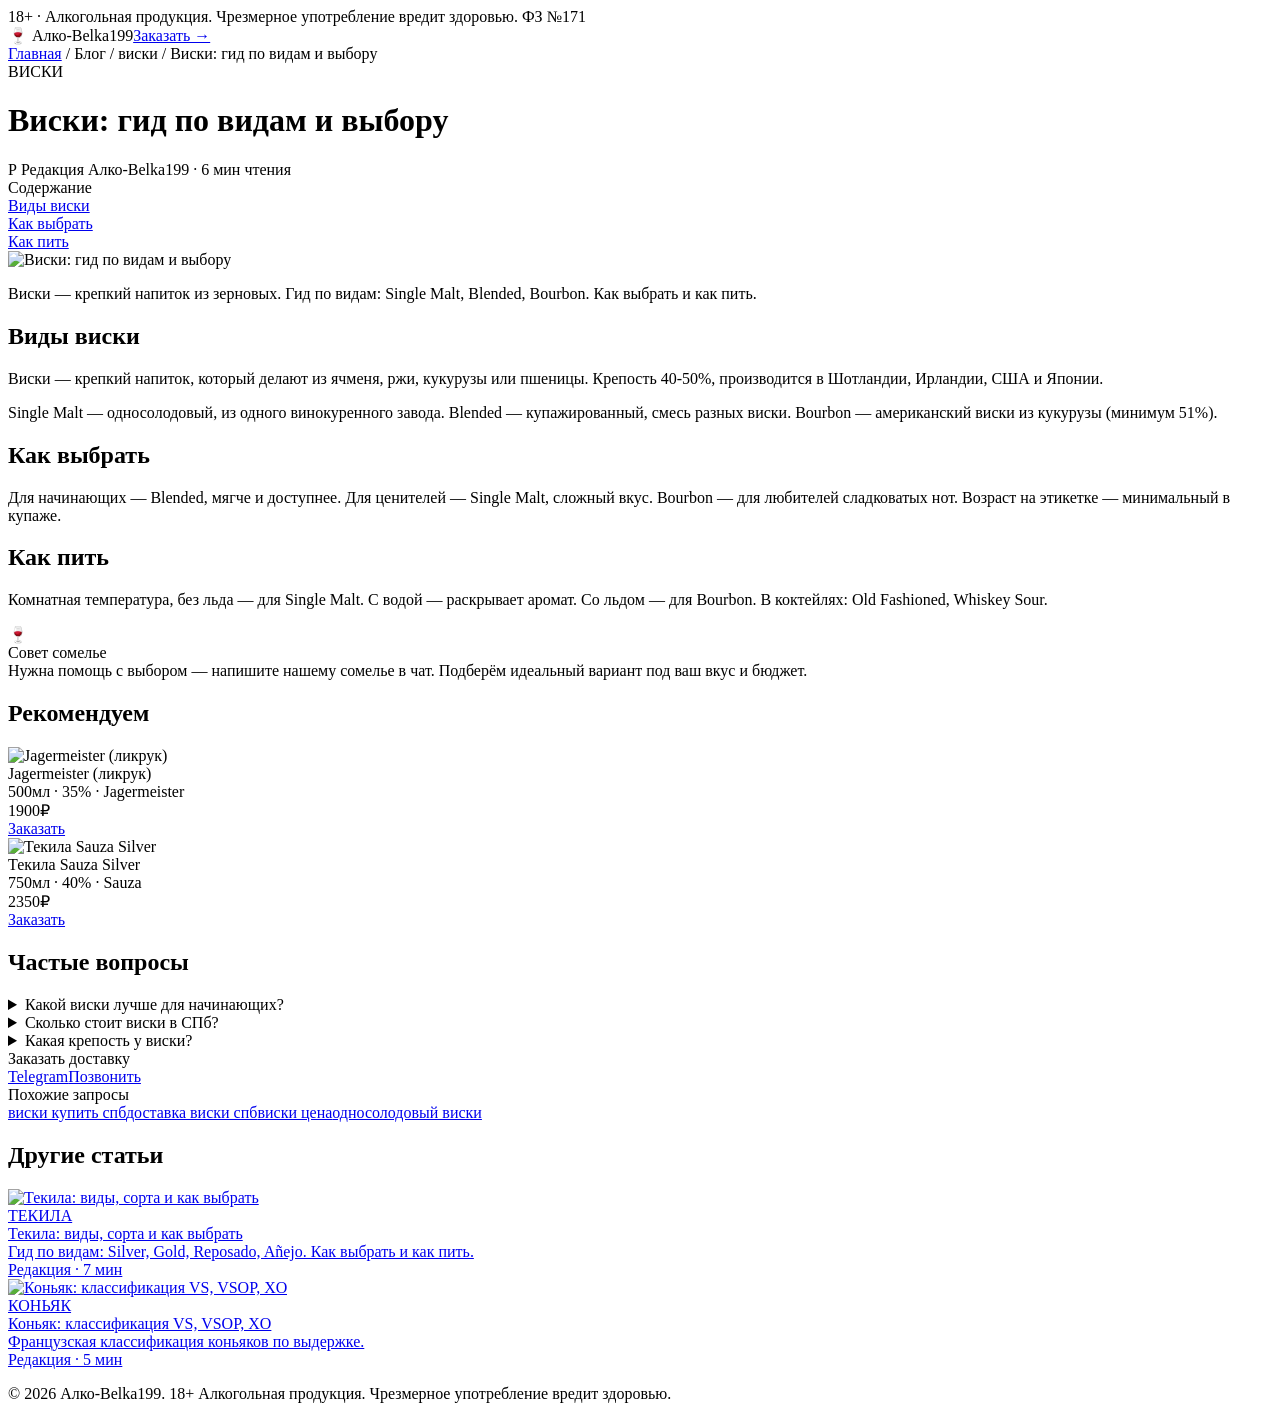
==== article-2.html @ f82798f0 "V2.0 Blog-Landing: article-2.html" ====
<!DOCTYPE html>
<html lang="ru">
<head>
<meta charset="UTF-8">
<meta name="viewport" content="width=device-width,initial-scale=1">
<meta name="theme-color" content="#07080D">
<meta name="description" content="Гид по виски: односолодовый, купажированный, бурбон. Как выбрать и как пить. Доставка виски по СПб круглосуточно. 18+">
<meta name="robots" content="index,follow">
<meta name="rating" content="adult">
<meta name="dcterms.audience" content="adult">
<meta name="referrer" content="origin-when-cross-origin">
<link rel="canonical" href="https://viktorotkin.github.io/fighter-blog-district/article-2.html">
<meta property="og:type" content="article">
<meta property="og:locale" content="ru_RU">
<meta property="og:site_name" content="Алко-Belka199">
<meta property="og:title" content="Виски: гид по видам и выбору | 18+">
<meta property="og:description" content="Гид по виски: односолодовый, купажированный, бурбон. Как выбрать и как пить. Доставка виски по СПб круглосуточно. 18+">
<meta property="og:image" content="https://vlvc.ru/uploads/hero-default.png">
<meta property="og:restrictions:age" content="18+">
<meta name="twitter:card" content="summary_large_image">
<link rel="stylesheet" href="./assets/index-hqKVg3wp.css">
<link rel="icon" href="data:image/svg+xml,<svg xmlns='http://www.w3.org/2000/svg' viewBox='0 0 100 100'><text y='.9em' font-size='90'>🍷</text></svg>">
<title>Виски: гид по видам и выбору | Алко-Belka199 | 18+</title>
<script type="application/ld+json">
{
  "@context": "https://schema.org",
  "@graph": [
    {
      "@type": "Article",
      "headline": "Виски: гид по видам и выбору",
      "author": {
        "@type": "Person",
        "name": "Редакция Алко-Belka199"
      },
      "datePublished": "2026-08-16",
      "image": "https://vlvc.ru/uploads/hero-default.png",
      "publisher": {
        "@type": "Organization",
        "name": "Алко-Belka199"
      },
      "mainEntityOfPage": "https://viktorotkin.github.io/fighter-blog-district/article-2.html"
    },
    {
      "@type": "FAQPage",
      "mainEntity": [
        {
          "@type": "Question",
          "name": "Какой виски лучше для начинающих?",
          "acceptedAnswer": {
            "@type": "Answer",
            "text": "Blended — мягче и доступнее, идеален для знакомства."
          }
        },
        {
          "@type": "Question",
          "name": "Сколько стоит виски в СПб?",
          "acceptedAnswer": {
            "@type": "Answer",
            "text": "От 1500₽ за 700мл. Доставка круглосуточно."
          }
        },
        {
          "@type": "Question",
          "name": "Какая крепость у виски?",
          "acceptedAnswer": {
            "@type": "Answer",
            "text": "40-50%."
          }
        }
      ]
    },
    {
      "@type": "BreadcrumbList",
      "itemListElement": [
        {
          "@type": "ListItem",
          "position": 1,
          "name": "Главная",
          "item": "https://viktorotkin.github.io/fighter-blog-district/"
        },
        {
          "@type": "ListItem",
          "position": 2,
          "name": "Блог"
        },
        {
          "@type": "ListItem",
          "position": 3,
          "name": "виски"
        },
        {
          "@type": "ListItem",
          "position": 4,
          "name": "Виски: гид по видам и выбору"
        }
      ]
    }
  ]
}
</script>
</head>
<body>
<div class="barrier-18">18+ · Алкогольная продукция. Чрезмерное употребление вредит здоровью. ФЗ №171</div>
<div class="sticky-hdr"><span class="hdr-brand">🍷 Алко-Belka199</span><a class="hdr-btn" href="https://vlvc.ru/catalog" rel="nofollow">Заказать →</a></div>
<div class="art-wrap">
<div class="crumbs"><a href="https://viktorotkin.github.io/fighter-blog-district/">Главная</a> / <span>Блог</span> / <span>виски</span> / <span class="cur">Виски: гид по видам и выбору</span></div>
<span class="badge-gold">ВИСКИ</span>
<h1 class="h1-gold">Виски: гид по видам и выбору</h1>
<div class="meta-row"><span class="meta-av">Р</span> Редакция Алко-Belka199 · 6 мин чтения</div>
<div class="toc-box"><div class="toc-t">Содержание</div><div class="toc-i"><a href="#h2-vidy">Виды виски</a></div><div class="toc-i"><a href="#h2-vybor">Как выбрать</a></div><div class="toc-i"><a href="#h2-pit">Как пить</a></div></div>
<img class="hero-img" src="https://vlvc.ru/uploads/hero-default.png" alt="Виски: гид по видам и выбору">
<p class="lead-p">Виски — крепкий напиток из зерновых. Гид по видам: Single Malt, Blended, Bourbon. Как выбрать и как пить.</p>
<div class="art-content">
<h2 id="h2-vidy">Виды виски</h2>
<p>Виски — крепкий напиток, который делают из ячменя, ржи, кукурузы или пшеницы. Крепость 40-50%, производится в Шотландии, Ирландии, США и Японии.</p>
<p>Single Malt — односолодовый, из одного винокуренного завода. Blended — купажированный, смесь разных виски. Bourbon — американский виски из кукурузы (минимум 51%).</p>
<h2 id="h2-vybor">Как выбрать</h2>
<p>Для начинающих — Blended, мягче и доступнее. Для ценителей — Single Malt, сложный вкус. Bourbon — для любителей сладковатых нот. Возраст на этикетке — минимальный в купаже.</p>
<h2 id="h2-pit">Как пить</h2>
<p>Комнатная температура, без льда — для Single Malt. С водой — раскрывает аромат. Со льдом — для Bourbon. В коктейлях: Old Fashioned, Whiskey Sour.</p>
</div>
<div class="sm-callout"><span class="sm-icon">🍷</span><div><div class="sm-title">Совет сомелье</div><div class="sm-text">Нужна помощь с выбором — напишите нашему сомелье в чат. Подберём идеальный вариант под ваш вкус и бюджет.</div></div></div>
<h2 class="h2-sec">Рекомендуем</h2>
<div class="prod-grid"><div class="prod-card"><img class="prod-img" src="https://vlvc.ru/uploads/item_jagermeister.png" alt="Jagermeister (ликрук)" loading="lazy"><div class="prod-info"><div class="prod-name">Jagermeister (ликрук)</div><div class="prod-meta">500мл · 35% · Jagermeister</div><div class="prod-price">1900₽</div><a class="prod-btn" href="https://vlvc.ru/catalog" rel="nofollow">Заказать</a></div></div><div class="prod-card"><img class="prod-img" src="https://vlvc.ru/uploads/item_0cd0915e.png" alt="Текила Sauza Silver" loading="lazy"><div class="prod-info"><div class="prod-name">Текила Sauza Silver</div><div class="prod-meta">750мл · 40% · Sauza</div><div class="prod-price">2350₽</div><a class="prod-btn" href="https://vlvc.ru/catalog" rel="nofollow">Заказать</a></div></div></div>
<h2 class="h2-sec">Частые вопросы</h2>
<details class="faq-item"><summary>Какой виски лучше для начинающих?</summary><p>Blended — мягче и доступнее, идеален для знакомства.</p></details><details class="faq-item"><summary>Сколько стоит виски в СПб?</summary><p>От 1500₽ за 700мл. Доставка круглосуточно.</p></details><details class="faq-item"><summary>Какая крепость у виски?</summary><p>40-50%.</p></details>
<div class="cta-block"><div class="cta-t">Заказать доставку</div><a class="cta-tg" href="https://t.me/alkobelka199_bot" rel="nofollow" target="_blank">Telegram</a><a class="cta-ph" href="tel:+78121991999">Позвонить</a></div>
<div class="rel-s"><div class="rel-t">Похожие запросы</div><div class="rel-tags"><a class="rel-tag" href="https://vlvc.ru/catalog" rel="nofollow">виски купить спб</a><a class="rel-tag" href="https://vlvc.ru/" rel="nofollow">доставка виски спб</a><a class="rel-tag" href="https://vlvc.ru/catalog" rel="nofollow">виски цена</a><a class="rel-tag" href="https://vlvc.ru/" rel="nofollow">односолодовый виски</a></div></div>
</div>
<div class="cards-sec"><h2 class="h2-sec">Другие статьи</h2><div class="cards-grid"><a class="art-card" href="index.html"><img class="art-card-img" src="https://media.base44.com/images/public/6a67c058aed75ccd15172d69/4e3a76088_generated_image.png" alt="Текила: виды, сорта и как выбрать" loading="lazy"><div class="art-card-body"><div class="art-card-cat">ТЕКИЛА</div><div class="art-card-title">Текила: виды, сорта и как выбрать</div><div class="art-card-excerpt">Гид по видам: Silver, Gold, Reposado, Añejo. Как выбрать и как пить.</div><div class="art-card-meta">Редакция · 7 мин</div></div></a><a class="art-card" href="article-3.html"><img class="art-card-img" src="https://vlvc.ru/uploads/hero-default.png" alt="Коньяк: классификация VS, VSOP, XO" loading="lazy"><div class="art-card-body"><div class="art-card-cat">КОНЬЯК</div><div class="art-card-title">Коньяк: классификация VS, VSOP, XO</div><div class="art-card-excerpt">Французская классификация коньяков по выдержке.</div><div class="art-card-meta">Редакция · 5 мин</div></div></a></div></div>
<div class="site-footer"><p>© 2026 Алко-Belka199. 18+ Алкогольная продукция. Чрезмерное употребление вредит здоровью.</p></div>
</body>
</html>
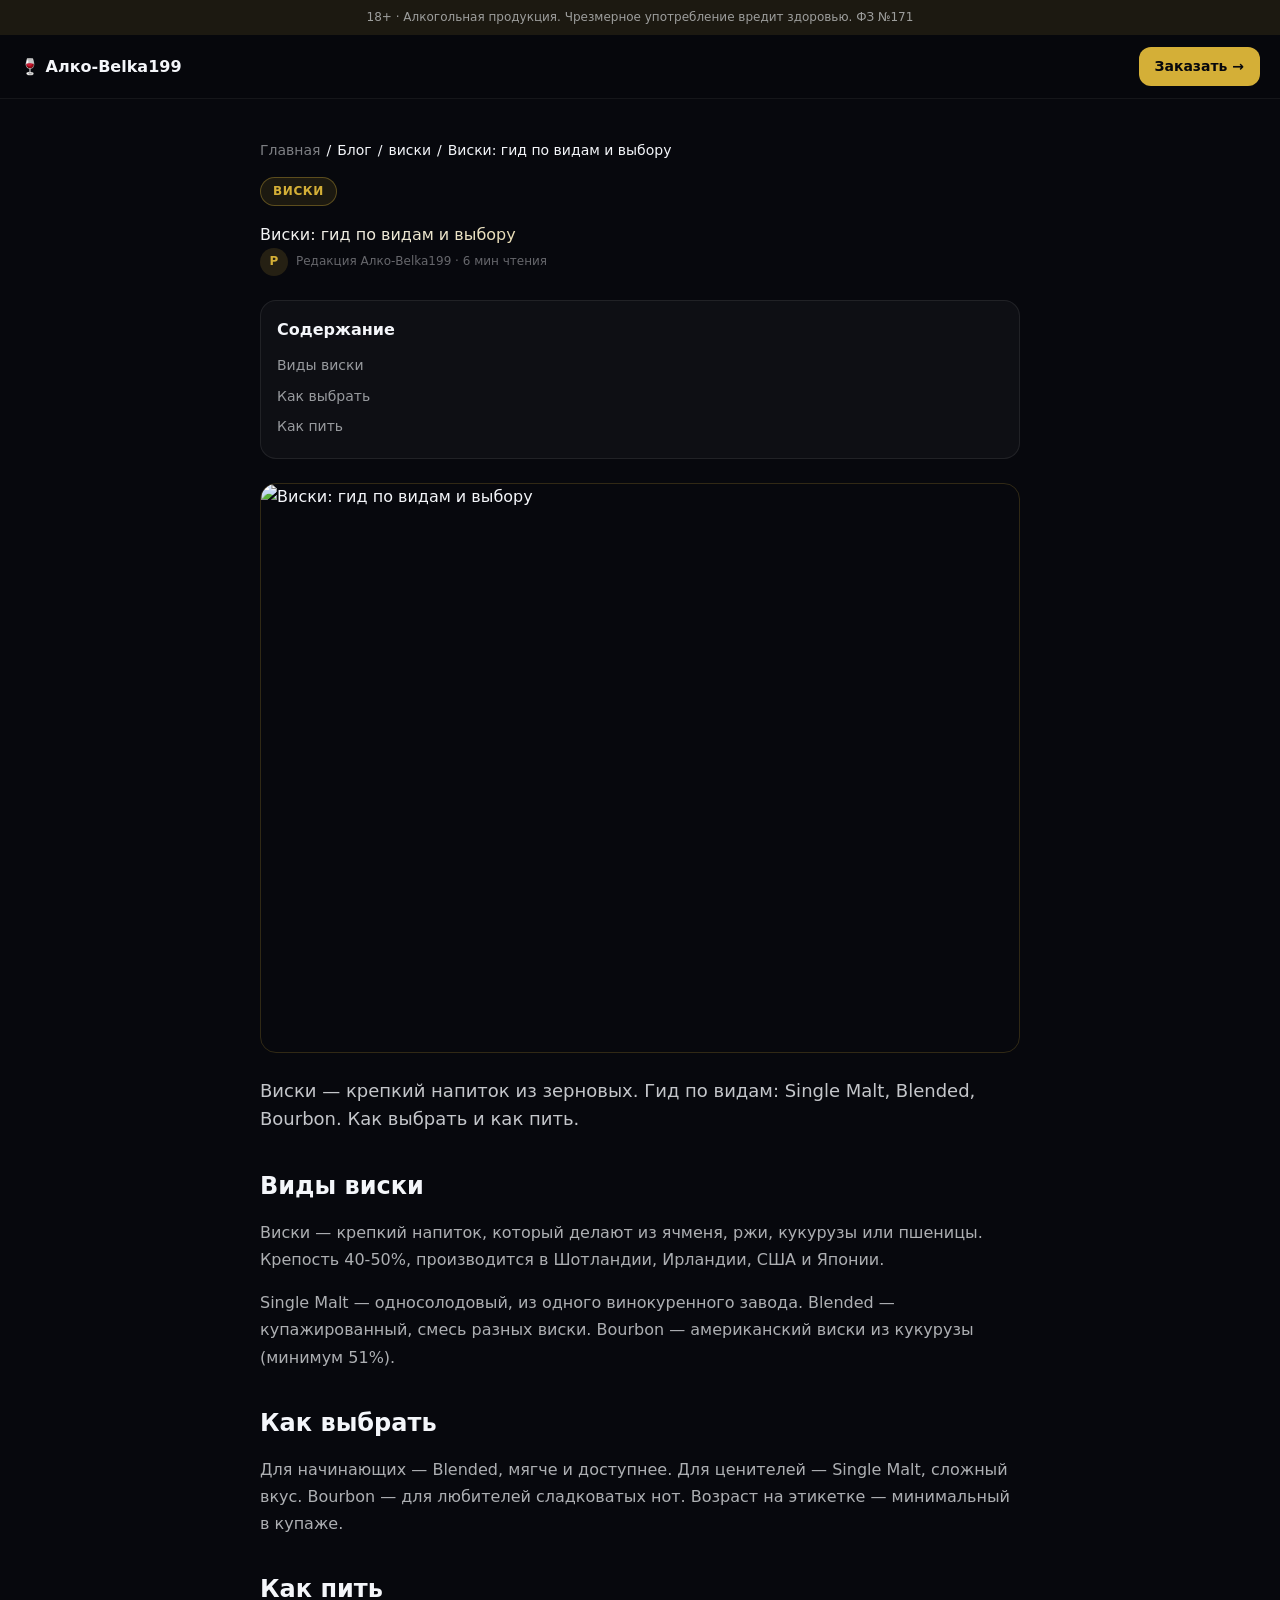
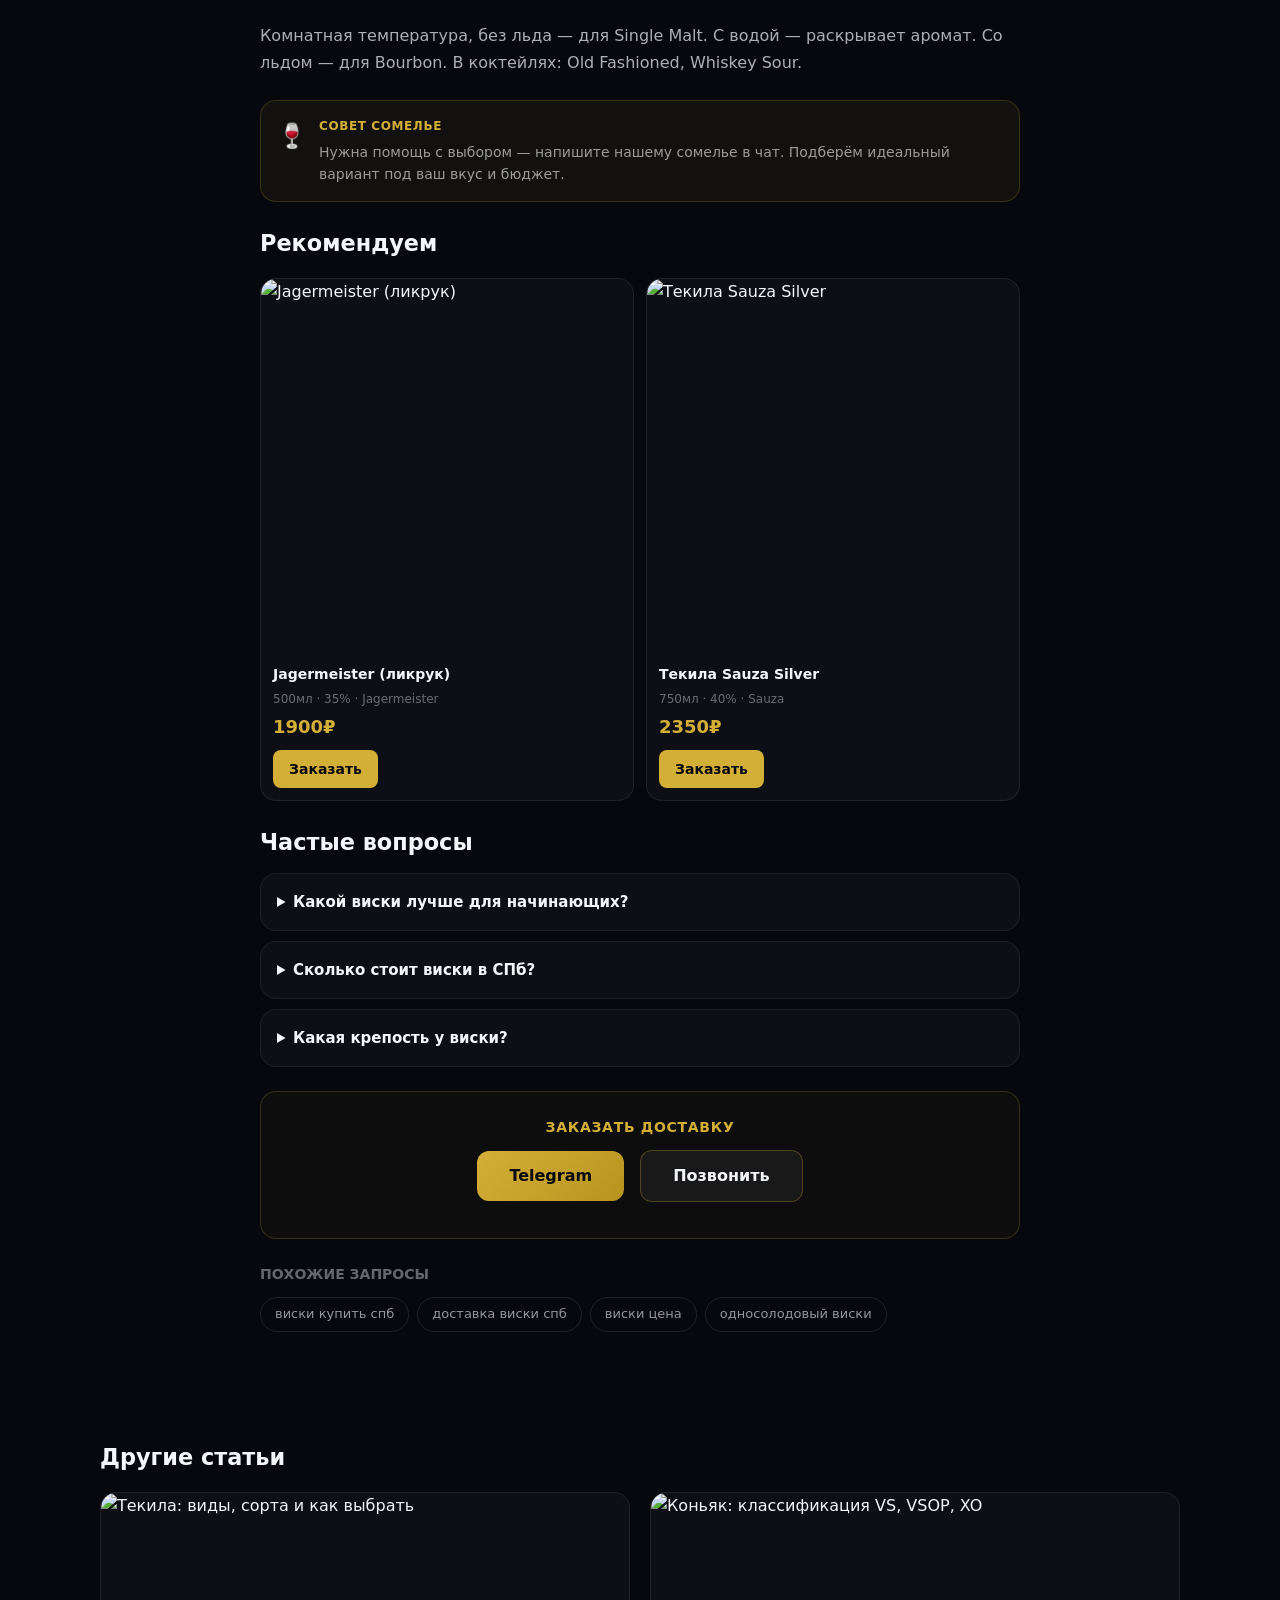
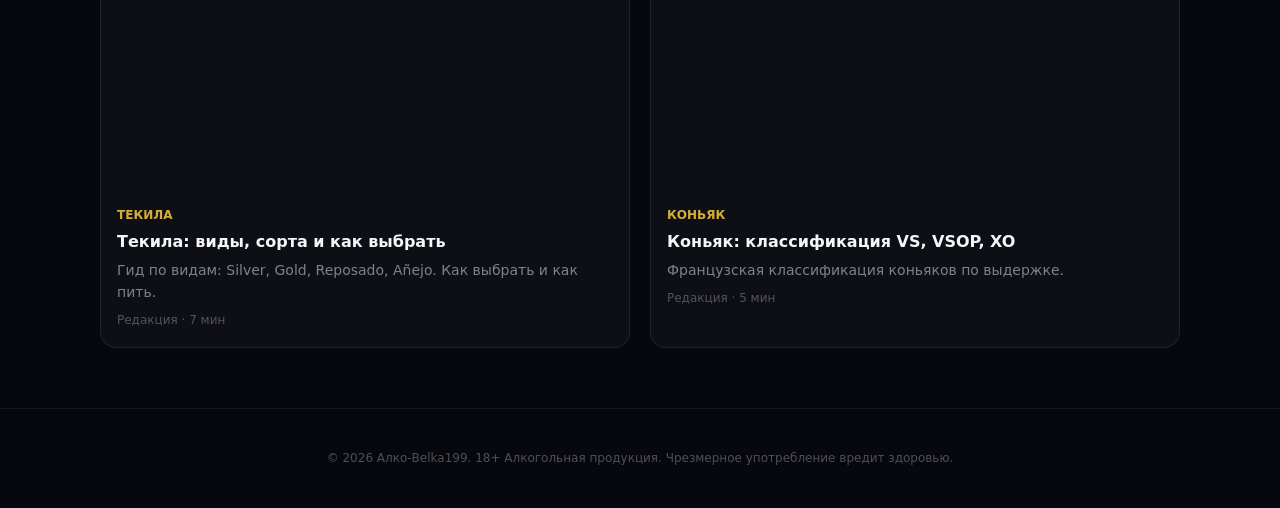
==== commit 41df3572: "Fix: h1-gold-gradient class" ====
--- a/article-2.html
+++ b/article-2.html
@@ -105,7 +105,7 @@
 <div class="art-wrap">
 <div class="crumbs"><a href="https://viktorotkin.github.io/fighter-blog-district/">Главная</a> / <span>Блог</span> / <span>виски</span> / <span class="cur">Виски: гид по видам и выбору</span></div>
 <span class="badge-gold">ВИСКИ</span>
-<h1 class="h1-gold">Виски: гид по видам и выбору</h1>
+<h1 class="h1-gold-gradient">Виски: гид по видам и выбору</h1>
 <div class="meta-row"><span class="meta-av">Р</span> Редакция Алко-Belka199 · 6 мин чтения</div>
 <div class="toc-box"><div class="toc-t">Содержание</div><div class="toc-i"><a href="#h2-vidy">Виды виски</a></div><div class="toc-i"><a href="#h2-vybor">Как выбрать</a></div><div class="toc-i"><a href="#h2-pit">Как пить</a></div></div>
 <img class="hero-img" src="https://vlvc.ru/uploads/hero-default.png" alt="Виски: гид по видам и выбору">
--- a/assets/index-hqKVg3wp.css
+++ b/assets/index-hqKVg3wp.css
@@ -0,0 +1,74 @@
+.leaflet-pane,.leaflet-tile,.leaflet-marker-icon,.leaflet-marker-shadow,.leaflet-tile-container,.leaflet-pane>svg,.leaflet-pane>canvas,.leaflet-zoom-box,.leaflet-image-layer,.leaflet-layer{position:absolute;left:0;top:0}.leaflet-container{overflow:hidden}.leaflet-tile,.leaflet-marker-icon,.leaflet-marker-shadow{-webkit-user-select:none;-moz-user-select:none;user-select:none;-webkit-user-drag:none}.leaflet-tile::-moz-selection{background:transparent}.leaflet-tile::selection{background:transparent}.leaflet-safari .leaflet-tile{image-rendering:-webkit-optimize-contrast}.leaflet-safari .leaflet-tile-container{width:1600px;height:1600px;-webkit-transform-origin:0 0}.leaflet-marker-icon,.leaflet-marker-shadow{display:block}.leaflet-container .leaflet-overlay-pane svg{max-width:none!important;max-height:none!important}.leaflet-container .leaflet-marker-pane img,.leaflet-container .leaflet-shadow-pane img,.leaflet-container .leaflet-tile-pane img,.leaflet-container img.leaflet-image-layer,.leaflet-container .leaflet-tile{max-width:none!important;max-height:none!important;width:auto;padding:0}.leaflet-container img.leaflet-tile{mix-blend-mode:plus-lighter}.leaflet-container.leaflet-touch-zoom{touch-action:pan-x pan-y}.leaflet-container.leaflet-touch-drag{touch-action:none;touch-action:pinch-zoom}.leaflet-container.leaflet-touch-drag.leaflet-touch-zoom{touch-action:none}.leaflet-container{-webkit-tap-highlight-color:transparent}.leaflet-container a{-webkit-tap-highlight-color:rgba(51,181,229,.4)}.leaflet-tile{filter:inherit;visibility:hidden}.leaflet-tile-loaded{visibility:inherit}.leaflet-zoom-box{width:0;height:0;box-sizing:border-box;z-index:800}.leaflet-overlay-pane svg{-moz-user-select:none}.leaflet-pane{z-index:400}.leaflet-tile-pane{z-index:200}.leaflet-overlay-pane{z-index:400}.leaflet-shadow-pane{z-index:500}.leaflet-marker-pane{z-index:600}.leaflet-tooltip-pane{z-index:650}.leaflet-popup-pane{z-index:700}.leaflet-map-pane canvas{z-index:100}.leaflet-map-pane svg{z-index:200}.leaflet-vml-shape{width:1px;height:1px}.lvml{behavior:url(#default#VML);display:inline-block;position:absolute}.leaflet-control{position:relative;z-index:800;pointer-events:visiblePainted;pointer-events:auto}.leaflet-top,.leaflet-bottom{position:absolute;z-index:1000;pointer-events:none}.leaflet-top{top:0}.leaflet-right{right:0}.leaflet-bottom{bottom:0}.leaflet-left{left:0}.leaflet-control{float:left;clear:both}.leaflet-right .leaflet-control{float:right}.leaflet-top .leaflet-control{margin-top:10px}.leaflet-bottom .leaflet-control{margin-bottom:10px}.leaflet-left .leaflet-control{margin-left:10px}.leaflet-right .leaflet-control{margin-right:10px}.leaflet-fade-anim .leaflet-popup{opacity:0;transition:opacity .2s linear}.leaflet-fade-anim .leaflet-map-pane .leaflet-popup{opacity:1}.leaflet-zoom-animated{transform-origin:0 0}svg.leaflet-zoom-animated{will-change:transform}.leaflet-zoom-anim .leaflet-zoom-animated{transition:transform .25s cubic-bezier(0,0,.25,1)}.leaflet-zoom-anim .leaflet-tile,.leaflet-pan-anim .leaflet-tile{transition:none}.leaflet-zoom-anim .leaflet-zoom-hide{visibility:hidden}.leaflet-interactive{cursor:pointer}.leaflet-grab{cursor:grab}.leaflet-crosshair,.leaflet-crosshair .leaflet-interactive{cursor:crosshair}.leaflet-popup-pane,.leaflet-control{cursor:auto}.leaflet-dragging .leaflet-grab,.leaflet-dragging .leaflet-grab .leaflet-interactive,.leaflet-dragging .leaflet-marker-draggable{cursor:move;cursor:grabbing}.leaflet-marker-icon,.leaflet-marker-shadow,.leaflet-image-layer,.leaflet-pane>svg path,.leaflet-tile-container{pointer-events:none}.leaflet-marker-icon.leaflet-interactive,.leaflet-image-layer.leaflet-interactive,.leaflet-pane>svg path.leaflet-interactive,svg.leaflet-image-layer.leaflet-interactive path{pointer-events:visiblePainted;pointer-events:auto}.leaflet-container{background:#ddd;outline-offset:1px}.leaflet-container a{color:#0078a8}.leaflet-zoom-box{border:2px dotted #38f;background:#ffffff80}.leaflet-container{font-family:Helvetica Neue,Arial,Helvetica,sans-serif;font-size:12px;font-size:.75rem;line-height:1.5}.leaflet-bar{box-shadow:0 1px 5px #000000a6;border-radius:4px}.leaflet-bar a{background-color:#fff;border-bottom:1px solid #ccc;width:26px;height:26px;line-height:26px;display:block;text-align:center;text-decoration:none;color:#000}.leaflet-bar a,.leaflet-control-layers-toggle{background-position:50% 50%;background-repeat:no-repeat;display:block}.leaflet-bar a:hover,.leaflet-bar a:focus{background-color:#f4f4f4}.leaflet-bar a:first-child{border-top-left-radius:4px;border-top-right-radius:4px}.leaflet-bar a:last-child{border-bottom-left-radius:4px;border-bottom-right-radius:4px;border-bottom:none}.leaflet-bar a.leaflet-disabled{cursor:default;background-color:#f4f4f4;color:#bbb}.leaflet-touch .leaflet-bar a{width:30px;height:30px;line-height:30px}.leaflet-touch .leaflet-bar a:first-child{border-top-left-radius:2px;border-top-right-radius:2px}.leaflet-touch .leaflet-bar a:last-child{border-bottom-left-radius:2px;border-bottom-right-radius:2px}.leaflet-control-zoom-in,.leaflet-control-zoom-out{font:700 18px Lucida Console,Monaco,monospace;text-indent:1px}.leaflet-touch .leaflet-control-zoom-in,.leaflet-touch .leaflet-control-zoom-out{font-size:22px}.leaflet-control-layers{box-shadow:0 1px 5px #0006;background:#fff;border-radius:5px}.leaflet-control-layers-toggle{background-image:url([data-uri]);width:36px;height:36px}.leaflet-retina .leaflet-control-layers-toggle{background-image:url([data-uri]);background-size:26px 26px}.leaflet-touch .leaflet-control-layers-toggle{width:44px;height:44px}.leaflet-control-layers .leaflet-control-layers-list,.leaflet-control-layers-expanded .leaflet-control-layers-toggle{display:none}.leaflet-control-layers-expanded .leaflet-control-layers-list{display:block;position:relative}.leaflet-control-layers-expanded{padding:6px 10px 6px 6px;color:#333;background:#fff}.leaflet-control-layers-scrollbar{overflow-y:scroll;overflow-x:hidden;padding-right:5px}.leaflet-control-layers-selector{margin-top:2px;position:relative;top:1px}.leaflet-control-layers label{display:block;font-size:13px;font-size:1.08333em}.leaflet-control-layers-separator{height:0;border-top:1px solid #ddd;margin:5px -10px 5px -6px}.leaflet-default-icon-path{background-image:url([data-uri])}.leaflet-container .leaflet-control-attribution{background:#fff;background:#fffc;margin:0}.leaflet-control-attribution,.leaflet-control-scale-line{padding:0 5px;color:#333;line-height:1.4}.leaflet-control-attribution a{text-decoration:none}.leaflet-control-attribution a:hover,.leaflet-control-attribution a:focus{text-decoration:underline}.leaflet-attribution-flag{display:inline!important;vertical-align:baseline!important;width:1em;height:.6669em}.leaflet-left .leaflet-control-scale{margin-left:5px}.leaflet-bottom .leaflet-control-scale{margin-bottom:5px}.leaflet-control-scale-line{border:2px solid #777;border-top:none;line-height:1.1;padding:2px 5px 1px;white-space:nowrap;box-sizing:border-box;background:#fffc;text-shadow:1px 1px #fff}.leaflet-control-scale-line:not(:first-child){border-top:2px solid #777;border-bottom:none;margin-top:-2px}.leaflet-control-scale-line:not(:first-child):not(:last-child){border-bottom:2px solid #777}.leaflet-touch .leaflet-control-attribution,.leaflet-touch .leaflet-control-layers,.leaflet-touch .leaflet-bar{box-shadow:none}.leaflet-touch .leaflet-control-layers,.leaflet-touch .leaflet-bar{border:2px solid rgba(0,0,0,.2);background-clip:padding-box}.leaflet-popup{position:absolute;text-align:center;margin-bottom:20px}.leaflet-popup-content-wrapper{padding:1px;text-align:left;border-radius:12px}.leaflet-popup-content{margin:13px 24px 13px 20px;line-height:1.3;font-size:13px;font-size:1.08333em;min-height:1px}.leaflet-popup-content p{margin:1.3em 0}.leaflet-popup-tip-container{width:40px;height:20px;position:absolute;left:50%;margin-top:-1px;margin-left:-20px;overflow:hidden;pointer-events:none}.leaflet-popup-tip{width:17px;height:17px;padding:1px;margin:-10px auto 0;pointer-events:auto;transform:rotate(45deg)}.leaflet-popup-content-wrapper,.leaflet-popup-tip{background:#fff;color:#333;box-shadow:0 3px 14px #0006}.leaflet-container a.leaflet-popup-close-button{position:absolute;top:0;right:0;border:none;text-align:center;width:24px;height:24px;font:16px/24px Tahoma,Verdana,sans-serif;color:#757575;text-decoration:none;background:transparent}.leaflet-container a.leaflet-popup-close-button:hover,.leaflet-container a.leaflet-popup-close-button:focus{color:#585858}.leaflet-popup-scrolled{overflow:auto}.leaflet-oldie .leaflet-popup-content-wrapper{-ms-zoom:1}.leaflet-oldie .leaflet-popup-tip{width:24px;margin:0 auto;-ms-filter:"progid:DXImageTransform.Microsoft.Matrix(M11=0.70710678, M12=0.70710678, M21=-0.70710678, M22=0.70710678)";filter:progid:DXImageTransform.Microsoft.Matrix(M11=.70710678,M12=.70710678,M21=-.70710678,M22=.70710678)}.leaflet-oldie .leaflet-control-zoom,.leaflet-oldie .leaflet-control-layers,.leaflet-oldie .leaflet-popup-content-wrapper,.leaflet-oldie .leaflet-popup-tip{border:1px solid #999}.leaflet-div-icon{background:#fff;border:1px solid #666}.leaflet-tooltip{position:absolute;padding:6px;background-color:#fff;border:1px solid #fff;border-radius:3px;color:#222;white-space:nowrap;-webkit-user-select:none;-moz-user-select:none;user-select:none;pointer-events:none;box-shadow:0 1px 3px #0006}.leaflet-tooltip.leaflet-interactive{cursor:pointer;pointer-events:auto}.leaflet-tooltip-top:before,.leaflet-tooltip-bottom:before,.leaflet-tooltip-left:before,.leaflet-tooltip-right:before{position:absolute;pointer-events:none;border:6px solid transparent;background:transparent;content:""}.leaflet-tooltip-bottom{margin-top:6px}.leaflet-tooltip-top{margin-top:-6px}.leaflet-tooltip-bottom:before,.leaflet-tooltip-top:before{left:50%;margin-left:-6px}.leaflet-tooltip-top:before{bottom:0;margin-bottom:-12px;border-top-color:#fff}.leaflet-tooltip-bottom:before{top:0;margin-top:-12px;margin-left:-6px;border-bottom-color:#fff}.leaflet-tooltip-left{margin-left:-6px}.leaflet-tooltip-right{margin-left:6px}.leaflet-tooltip-left:before,.leaflet-tooltip-right:before{top:50%;margin-top:-6px}.leaflet-tooltip-left:before{right:0;margin-right:-12px;border-left-color:#fff}.leaflet-tooltip-right:before{left:0;margin-left:-12px;border-right-color:#fff}@media print{.leaflet-control{-webkit-print-color-adjust:exact;print-color-adjust:exact}}*,:before,:after{--tw-border-spacing-x: 0;--tw-border-spacing-y: 0;--tw-translate-x: 0;--tw-translate-y: 0;--tw-rotate: 0;--tw-skew-x: 0;--tw-skew-y: 0;--tw-scale-x: 1;--tw-scale-y: 1;--tw-pan-x: ;--tw-pan-y: ;--tw-pinch-zoom: ;--tw-scroll-snap-strictness: proximity;--tw-gradient-from-position: ;--tw-gradient-via-position: ;--tw-gradient-to-position: ;--tw-ordinal: ;--tw-slashed-zero: ;--tw-numeric-figure: ;--tw-numeric-spacing: ;--tw-numeric-fraction: ;--tw-ring-inset: ;--tw-ring-offset-width: 0px;--tw-ring-offset-color: #fff;--tw-ring-color: rgb(59 130 246 / .5);--tw-ring-offset-shadow: 0 0 #0000;--tw-ring-shadow: 0 0 #0000;--tw-shadow: 0 0 #0000;--tw-shadow-colored: 0 0 #0000;--tw-blur: ;--tw-brightness: ;--tw-contrast: ;--tw-grayscale: ;--tw-hue-rotate: ;--tw-invert: ;--tw-saturate: ;--tw-sepia: ;--tw-drop-shadow: ;--tw-backdrop-blur: ;--tw-backdrop-brightness: ;--tw-backdrop-contrast: ;--tw-backdrop-grayscale: ;--tw-backdrop-hue-rotate: ;--tw-backdrop-invert: ;--tw-backdrop-opacity: ;--tw-backdrop-saturate: ;--tw-backdrop-sepia: ;--tw-contain-size: ;--tw-contain-layout: ;--tw-contain-paint: ;--tw-contain-style: }::backdrop{--tw-border-spacing-x: 0;--tw-border-spacing-y: 0;--tw-translate-x: 0;--tw-translate-y: 0;--tw-rotate: 0;--tw-skew-x: 0;--tw-skew-y: 0;--tw-scale-x: 1;--tw-scale-y: 1;--tw-pan-x: ;--tw-pan-y: ;--tw-pinch-zoom: ;--tw-scroll-snap-strictness: proximity;--tw-gradient-from-position: ;--tw-gradient-via-position: ;--tw-gradient-to-position: ;--tw-ordinal: ;--tw-slashed-zero: ;--tw-numeric-figure: ;--tw-numeric-spacing: ;--tw-numeric-fraction: ;--tw-ring-inset: ;--tw-ring-offset-width: 0px;--tw-ring-offset-color: #fff;--tw-ring-color: rgb(59 130 246 / .5);--tw-ring-offset-shadow: 0 0 #0000;--tw-ring-shadow: 0 0 #0000;--tw-shadow: 0 0 #0000;--tw-shadow-colored: 0 0 #0000;--tw-blur: ;--tw-brightness: ;--tw-contrast: ;--tw-grayscale: ;--tw-hue-rotate: ;--tw-invert: ;--tw-saturate: ;--tw-sepia: ;--tw-drop-shadow: ;--tw-backdrop-blur: ;--tw-backdrop-brightness: ;--tw-backdrop-contrast: ;--tw-backdrop-grayscale: ;--tw-backdrop-hue-rotate: ;--tw-backdrop-invert: ;--tw-backdrop-opacity: ;--tw-backdrop-saturate: ;--tw-backdrop-sepia: ;--tw-contain-size: ;--tw-contain-layout: ;--tw-contain-paint: ;--tw-contain-style: }*,:before,:after{box-sizing:border-box;border-width:0;border-style:solid;border-color:#e5e7eb}:before,:after{--tw-content: ""}html,:host{line-height:1.5;-webkit-text-size-adjust:100%;-moz-tab-size:4;-o-tab-size:4;tab-size:4;font-family:ui-sans-serif,system-ui,sans-serif,"Apple Color Emoji","Segoe UI Emoji",Segoe UI Symbol,"Noto Color Emoji";font-feature-settings:normal;font-variation-settings:normal;-webkit-tap-highlight-color:transparent}body{margin:0;line-height:inherit}hr{height:0;color:inherit;border-top-width:1px}abbr:where([title]){-webkit-text-decoration:underline dotted;text-decoration:underline dotted}h1,h2,h3,h4,h5,h6{font-size:inherit;font-weight:inherit}a{color:inherit;text-decoration:inherit}b,strong{font-weight:bolder}code,kbd,samp,pre{font-family:var(--font-mono);font-feature-settings:normal;font-variation-settings:normal;font-size:1em}small{font-size:80%}sub,sup{font-size:75%;line-height:0;position:relative;vertical-align:baseline}sub{bottom:-.25em}sup{top:-.5em}table{text-indent:0;border-color:inherit;border-collapse:collapse}button,input,optgroup,select,textarea{font-family:inherit;font-feature-settings:inherit;font-variation-settings:inherit;font-size:100%;font-weight:inherit;line-height:inherit;letter-spacing:inherit;color:inherit;margin:0;padding:0}button,select{text-transform:none}button,input:where([type=button]),input:where([type=reset]),input:where([type=submit]){-webkit-appearance:button;background-color:transparent;background-image:none}:-moz-focusring{outline:auto}:-moz-ui-invalid{box-shadow:none}progress{vertical-align:baseline}::-webkit-inner-spin-button,::-webkit-outer-spin-button{height:auto}[type=search]{-webkit-appearance:textfield;outline-offset:-2px}::-webkit-search-decoration{-webkit-appearance:none}::-webkit-file-upload-button{-webkit-appearance:button;font:inherit}summary{display:list-item}blockquote,dl,dd,h1,h2,h3,h4,h5,h6,hr,figure,p,pre{margin:0}fieldset{margin:0;padding:0}legend{padding:0}ol,ul,menu{list-style:none;margin:0;padding:0}dialog{padding:0}textarea{resize:vertical}input::-moz-placeholder,textarea::-moz-placeholder{opacity:1;color:#9ca3af}input::placeholder,textarea::placeholder{opacity:1;color:#9ca3af}button,[role=button]{cursor:pointer}:disabled{cursor:default}img,svg,video,canvas,audio,iframe,embed,object{display:block;vertical-align:middle}img,video{max-width:100%;height:auto}[hidden]:where(:not([hidden=until-found])){display:none}:root{--background: 228 30% 3.9%;--foreground: 220 33% 97%;--card: 228 30% 6%;--card-foreground: 220 33% 97%;--popover: 228 30% 6%;--popover-foreground: 220 33% 97%;--primary: 46 65% 52%;--primary-foreground: 228 30% 3.9%;--secondary: 228 20% 12%;--secondary-foreground: 220 33% 97%;--muted: 228 20% 12%;--muted-foreground: 220 20% 65%;--accent: 332 100% 78%;--accent-foreground: 228 30% 3.9%;--destructive: 0 72% 51%;--destructive-foreground: 220 33% 97%;--border: 220 20% 18%;--input: 220 20% 18%;--ring: 46 65% 52%;--chart-1: 46 65% 52%;--chart-2: 332 100% 78%;--chart-3: 197 37% 24%;--chart-4: 43 74% 66%;--chart-5: 27 87% 67%;--radius: .75rem;--font-heading: -apple-system, "Segoe UI", Roboto, "Helvetica Neue", Arial, sans-serif;--font-body: -apple-system, "Segoe UI", Roboto, "Helvetica Neue", Arial, sans-serif;--font-display: -apple-system, "Segoe UI", Roboto, "Helvetica Neue", Arial, sans-serif;--font-mono: ui-monospace, SFMono-Regular, Menlo, Monaco, Consolas, monospace;--sidebar-background: 228 30% 5%;--sidebar-foreground: 220 20% 65%;--sidebar-primary: 46 65% 52%;--sidebar-primary-foreground: 228 30% 3.9%;--sidebar-accent: 228 20% 12%;--sidebar-accent-foreground: 220 33% 97%;--sidebar-border: 220 20% 18%;--sidebar-ring: 46 65% 52%}*{border-color:hsl(var(--border));outline-color:hsl(var(--ring) / .5)}html{scroll-behavior:smooth;overflow-x:hidden}body{font-family:var(--font-body);color:hsl(var(--foreground));-webkit-font-smoothing:antialiased;-moz-osx-font-smoothing:grayscale;background-color:#07080d;overflow-x:hidden;-webkit-tap-highlight-color:transparent;-webkit-overflow-scrolling:touch}img,video,svg,table{max-width:100%}table{display:block;overflow-x:auto;-webkit-overflow-scrolling:touch}.container{width:100%}@media(min-width:640px){.container{max-width:640px}}@media(min-width:768px){.container{max-width:768px}}@media(min-width:1024px){.container{max-width:1024px}}@media(min-width:1280px){.container{max-width:1280px}}@media(min-width:1536px){.container{max-width:1536px}}.text-gradient-gold{background:linear-gradient(135deg,#d4af37,gold 45%,#b8860b);-webkit-background-clip:text;background-clip:text;color:transparent}.card-glass{background:#ffffff08;border:1px solid rgba(255,255,255,.08)}.sr-only{position:absolute;width:1px;height:1px;padding:0;margin:-1px;overflow:hidden;clip:rect(0,0,0,0);white-space:nowrap;border-width:0}.pointer-events-none{pointer-events:none}.pointer-events-auto{pointer-events:auto}.visible{visibility:visible}.invisible{visibility:hidden}.static{position:static}.fixed{position:fixed}.absolute{position:absolute}.relative{position:relative}.sticky{position:sticky}.inset-0{top:0;right:0;bottom:0;left:0}.inset-x-0{left:0;right:0}.inset-y-0{top:0;bottom:0}.-bottom-12{bottom:-3rem}.-bottom-4{bottom:-1rem}.-left-12{left:-3rem}.-left-4{left:-1rem}.-right-1\.5{right:-.375rem}.-right-12{right:-3rem}.-top-1\.5{top:-.375rem}.-top-12{top:-3rem}.bottom-0{bottom:0}.bottom-20{bottom:5rem}.bottom-4{bottom:1rem}.bottom-5{bottom:1.25rem}.left-0{left:0}.left-1{left:.25rem}.left-1\/2{left:50%}.left-2{left:.5rem}.left-3{left:.75rem}.left-3\.5{left:.875rem}.left-\[50\%\]{left:50%}.right-0{right:0}.right-1{right:.25rem}.right-1\.5{right:.375rem}.right-2{right:.5rem}.right-3{right:.75rem}.right-4{right:1rem}.right-5{right:1.25rem}.right-\[calc\(50\%-22px\)\]{right:calc(50% - 22px)}.top-0{top:0}.top-1{top:.25rem}.top-1\.5{top:.375rem}.top-1\/2{top:50%}.top-2{top:.5rem}.top-3\.5{top:.875rem}.top-4{top:1rem}.top-6{top:1.5rem}.top-8{top:2rem}.top-\[1px\]{top:1px}.top-\[50\%\]{top:50%}.top-\[60\%\]{top:60%}.top-full{top:100%}.-z-10{z-index:-10}.z-10{z-index:10}.z-20{z-index:20}.z-30{z-index:30}.z-40{z-index:40}.z-50{z-index:50}.z-\[100\]{z-index:100}.z-\[1\]{z-index:1}.z-\[60\]{z-index:60}.col-span-2{grid-column:span 2 / span 2}.-mx-1{margin-left:-.25rem;margin-right:-.25rem}.mx-1{margin-left:.25rem;margin-right:.25rem}.mx-2{margin-left:.5rem;margin-right:.5rem}.mx-3\.5{margin-left:.875rem;margin-right:.875rem}.mx-auto{margin-left:auto;margin-right:auto}.my-0\.5{margin-top:.125rem;margin-bottom:.125rem}.my-1{margin-top:.25rem;margin-bottom:.25rem}.my-6{margin-top:1.5rem;margin-bottom:1.5rem}.my-auto{margin-top:auto;margin-bottom:auto}.-ml-4{margin-left:-1rem}.-mt-4{margin-top:-1rem}.mb-1{margin-bottom:.25rem}.mb-1\.5{margin-bottom:.375rem}.mb-10{margin-bottom:2.5rem}.mb-2{margin-bottom:.5rem}.mb-3{margin-bottom:.75rem}.mb-4{margin-bottom:1rem}.mb-5{margin-bottom:1.25rem}.mb-6{margin-bottom:1.5rem}.mb-8{margin-bottom:2rem}.ml-0\.5{margin-left:.125rem}.ml-1{margin-left:.25rem}.ml-2\.5{margin-left:.625rem}.ml-3{margin-left:.75rem}.ml-auto{margin-left:auto}.mr-1{margin-right:.25rem}.mr-1\.5{margin-right:.375rem}.mr-2{margin-right:.5rem}.mt-0\.5{margin-top:.125rem}.mt-1{margin-top:.25rem}.mt-1\.5{margin-top:.375rem}.mt-10{margin-top:2.5rem}.mt-12{margin-top:3rem}.mt-16{margin-top:4rem}.mt-2{margin-top:.5rem}.mt-2\.5{margin-top:.625rem}.mt-20{margin-top:5rem}.mt-24{margin-top:6rem}.mt-3{margin-top:.75rem}.mt-4{margin-top:1rem}.mt-5{margin-top:1.25rem}.mt-6{margin-top:1.5rem}.mt-7{margin-top:1.75rem}.mt-8{margin-top:2rem}.mt-\[17px\]{margin-top:17px}.mt-auto{margin-top:auto}.line-clamp-2{overflow:hidden;display:-webkit-box;-webkit-box-orient:vertical;-webkit-line-clamp:2}.block{display:block}.inline-block{display:inline-block}.inline{display:inline}.flex{display:flex}.inline-flex{display:inline-flex}.table{display:table}.grid{display:grid}.contents{display:contents}.hidden{display:none}.aspect-\[4\/3\]{aspect-ratio:4/3}.aspect-square{aspect-ratio:1 / 1}.aspect-video{aspect-ratio:16 / 9}.size-4{width:1rem;height:1rem}.h-0\.5{height:.125rem}.h-1{height:.25rem}.h-1\.5{height:.375rem}.h-10{height:2.5rem}.h-11{height:2.75rem}.h-12{height:3rem}.h-14{height:3.5rem}.h-16{height:4rem}.h-2{height:.5rem}.h-2\.5{height:.625rem}.h-20{height:5rem}.h-24{height:6rem}.h-3{height:.75rem}.h-3\.5{height:.875rem}.h-32{height:8rem}.h-4{height:1rem}.h-40{height:10rem}.h-48{height:12rem}.h-5{height:1.25rem}.h-6{height:1.5rem}.h-64{height:16rem}.h-7{height:1.75rem}.h-8{height:2rem}.h-9{height:2.25rem}.h-96{height:24rem}.h-\[1px\]{height:1px}.h-\[var\(--radix-navigation-menu-viewport-height\)\]{height:var(--radix-navigation-menu-viewport-height)}.h-\[var\(--radix-select-trigger-height\)\]{height:var(--radix-select-trigger-height)}.h-auto{height:auto}.h-full{height:100%}.h-px{height:1px}.h-svh{height:100svh}.max-h-64{max-height:16rem}.max-h-96{max-height:24rem}.max-h-\[300px\]{max-height:300px}.max-h-\[85vh\]{max-height:85vh}.max-h-\[90vh\]{max-height:90vh}.max-h-screen{max-height:100vh}.min-h-0{min-height:0px}.min-h-\[120px\]{min-height:120px}.min-h-\[60px\]{min-height:60px}.min-h-screen{min-height:100vh}.min-h-svh{min-height:100svh}.w-0{width:0px}.w-1{width:.25rem}.w-1\.5{width:.375rem}.w-10{width:2.5rem}.w-11{width:2.75rem}.w-12{width:3rem}.w-14{width:3.5rem}.w-16{width:4rem}.w-2{width:.5rem}.w-2\.5{width:.625rem}.w-20{width:5rem}.w-24{width:6rem}.w-28{width:7rem}.w-3{width:.75rem}.w-3\.5{width:.875rem}.w-3\/4{width:75%}.w-4{width:1rem}.w-44{width:11rem}.w-5{width:1.25rem}.w-6{width:1.5rem}.w-60{width:15rem}.w-64{width:16rem}.w-7{width:1.75rem}.w-72{width:18rem}.w-8{width:2rem}.w-9{width:2.25rem}.w-\[--sidebar-width\]{width:var(--sidebar-width)}.w-\[100px\]{width:100px}.w-\[1px\]{width:1px}.w-auto{width:auto}.w-fit{width:-moz-fit-content;width:fit-content}.w-full{width:100%}.w-max{width:-moz-max-content;width:max-content}.w-px{width:1px}.min-w-0{min-width:0px}.min-w-10{min-width:2.5rem}.min-w-4{min-width:1rem}.min-w-5{min-width:1.25rem}.min-w-8{min-width:2rem}.min-w-9{min-width:2.25rem}.min-w-\[100px\]{min-width:100px}.min-w-\[12rem\]{min-width:12rem}.min-w-\[140px\]{min-width:140px}.min-w-\[160px\]{min-width:160px}.min-w-\[180px\]{min-width:180px}.min-w-\[200px\]{min-width:200px}.min-w-\[220px\]{min-width:220px}.min-w-\[8rem\]{min-width:8rem}.min-w-\[var\(--radix-select-trigger-width\)\]{min-width:var(--radix-select-trigger-width)}.max-w-2xl{max-width:42rem}.max-w-\[--skeleton-width\]{max-width:var(--skeleton-width)}.max-w-\[1120px\]{max-width:1120px}.max-w-\[200px\]{max-width:200px}.max-w-\[640px\]{max-width:640px}.max-w-\[800px\]{max-width:800px}.max-w-\[calc\(100vw-2\.5rem\)\]{max-width:calc(100vw - 2.5rem)}.max-w-full{max-width:100%}.max-w-lg{max-width:32rem}.max-w-max{max-width:-moz-max-content;max-width:max-content}.max-w-md{max-width:28rem}.max-w-none{max-width:none}.max-w-sm{max-width:24rem}.max-w-xl{max-width:36rem}.flex-1{flex:1 1 0%}.flex-shrink-0,.shrink-0{flex-shrink:0}.grow{flex-grow:1}.grow-0{flex-grow:0}.basis-full{flex-basis:100%}.caption-bottom{caption-side:bottom}.border-collapse{border-collapse:collapse}.-translate-x-1\/2{--tw-translate-x: -50%;transform:translate(var(--tw-translate-x),var(--tw-translate-y)) rotate(var(--tw-rotate)) skew(var(--tw-skew-x)) skewY(var(--tw-skew-y)) scaleX(var(--tw-scale-x)) scaleY(var(--tw-scale-y))}.-translate-x-px{--tw-translate-x: -1px;transform:translate(var(--tw-translate-x),var(--tw-translate-y)) rotate(var(--tw-rotate)) skew(var(--tw-skew-x)) skewY(var(--tw-skew-y)) scaleX(var(--tw-scale-x)) scaleY(var(--tw-scale-y))}.-translate-y-1\/2{--tw-translate-y: -50%;transform:translate(var(--tw-translate-x),var(--tw-translate-y)) rotate(var(--tw-rotate)) skew(var(--tw-skew-x)) skewY(var(--tw-skew-y)) scaleX(var(--tw-scale-x)) scaleY(var(--tw-scale-y))}.translate-x-\[-50\%\]{--tw-translate-x: -50%;transform:translate(var(--tw-translate-x),var(--tw-translate-y)) rotate(var(--tw-rotate)) skew(var(--tw-skew-x)) skewY(var(--tw-skew-y)) scaleX(var(--tw-scale-x)) scaleY(var(--tw-scale-y))}.translate-x-px{--tw-translate-x: 1px;transform:translate(var(--tw-translate-x),var(--tw-translate-y)) rotate(var(--tw-rotate)) skew(var(--tw-skew-x)) skewY(var(--tw-skew-y)) scaleX(var(--tw-scale-x)) scaleY(var(--tw-scale-y))}.translate-y-\[-50\%\]{--tw-translate-y: -50%;transform:translate(var(--tw-translate-x),var(--tw-translate-y)) rotate(var(--tw-rotate)) skew(var(--tw-skew-x)) skewY(var(--tw-skew-y)) scaleX(var(--tw-scale-x)) scaleY(var(--tw-scale-y))}.-rotate-90{--tw-rotate: -90deg;transform:translate(var(--tw-translate-x),var(--tw-translate-y)) rotate(var(--tw-rotate)) skew(var(--tw-skew-x)) skewY(var(--tw-skew-y)) scaleX(var(--tw-scale-x)) scaleY(var(--tw-scale-y))}.rotate-180{--tw-rotate: 180deg;transform:translate(var(--tw-translate-x),var(--tw-translate-y)) rotate(var(--tw-rotate)) skew(var(--tw-skew-x)) skewY(var(--tw-skew-y)) scaleX(var(--tw-scale-x)) scaleY(var(--tw-scale-y))}.rotate-45{--tw-rotate: 45deg;transform:translate(var(--tw-translate-x),var(--tw-translate-y)) rotate(var(--tw-rotate)) skew(var(--tw-skew-x)) skewY(var(--tw-skew-y)) scaleX(var(--tw-scale-x)) scaleY(var(--tw-scale-y))}.rotate-90{--tw-rotate: 90deg;transform:translate(var(--tw-translate-x),var(--tw-translate-y)) rotate(var(--tw-rotate)) skew(var(--tw-skew-x)) skewY(var(--tw-skew-y)) scaleX(var(--tw-scale-x)) scaleY(var(--tw-scale-y))}.transform{transform:translate(var(--tw-translate-x),var(--tw-translate-y)) rotate(var(--tw-rotate)) skew(var(--tw-skew-x)) skewY(var(--tw-skew-y)) scaleX(var(--tw-scale-x)) scaleY(var(--tw-scale-y))}@keyframes ping{75%,to{transform:scale(2);opacity:0}}.animate-ping{animation:ping 1s cubic-bezier(0,0,.2,1) infinite}@keyframes pulse{50%{opacity:.5}}.animate-pulse{animation:pulse 2s cubic-bezier(.4,0,.6,1) infinite}@keyframes spin{to{transform:rotate(360deg)}}.animate-spin{animation:spin 1s linear infinite}.cursor-default{cursor:default}.cursor-help{cursor:help}.cursor-pointer{cursor:pointer}.touch-none{touch-action:none}.select-none{-webkit-user-select:none;-moz-user-select:none;user-select:none}.resize-none{resize:none}.resize{resize:both}.list-inside{list-style-position:inside}.list-disc{list-style-type:disc}.list-none{list-style-type:none}.grid-cols-1{grid-template-columns:repeat(1,minmax(0,1fr))}.grid-cols-2{grid-template-columns:repeat(2,minmax(0,1fr))}.grid-cols-3{grid-template-columns:repeat(3,minmax(0,1fr))}.grid-cols-4{grid-template-columns:repeat(4,minmax(0,1fr))}.grid-cols-7{grid-template-columns:repeat(7,minmax(0,1fr))}.flex-row{flex-direction:row}.flex-col{flex-direction:column}.flex-col-reverse{flex-direction:column-reverse}.flex-wrap{flex-wrap:wrap}.items-start{align-items:flex-start}.items-end{align-items:flex-end}.items-center{align-items:center}.items-baseline{align-items:baseline}.items-stretch{align-items:stretch}.justify-end{justify-content:flex-end}.justify-center{justify-content:center}.justify-between{justify-content:space-between}.gap-0\.5{gap:.125rem}.gap-1{gap:.25rem}.gap-1\.5{gap:.375rem}.gap-2{gap:.5rem}.gap-2\.5{gap:.625rem}.gap-3{gap:.75rem}.gap-3\.5{gap:.875rem}.gap-4{gap:1rem}.gap-5{gap:1.25rem}.gap-6{gap:1.5rem}.gap-8{gap:2rem}.gap-x-2{-moz-column-gap:.5rem;column-gap:.5rem}.space-x-1>:not([hidden])~:not([hidden]){--tw-space-x-reverse: 0;margin-right:calc(.25rem * var(--tw-space-x-reverse));margin-left:calc(.25rem * calc(1 - var(--tw-space-x-reverse)))}.space-x-4>:not([hidden])~:not([hidden]){--tw-space-x-reverse: 0;margin-right:calc(1rem * var(--tw-space-x-reverse));margin-left:calc(1rem * calc(1 - var(--tw-space-x-reverse)))}.space-y-0\.5>:not([hidden])~:not([hidden]){--tw-space-y-reverse: 0;margin-top:calc(.125rem * calc(1 - var(--tw-space-y-reverse)));margin-bottom:calc(.125rem * var(--tw-space-y-reverse))}.space-y-1>:not([hidden])~:not([hidden]){--tw-space-y-reverse: 0;margin-top:calc(.25rem * calc(1 - var(--tw-space-y-reverse)));margin-bottom:calc(.25rem * var(--tw-space-y-reverse))}.space-y-1\.5>:not([hidden])~:not([hidden]){--tw-space-y-reverse: 0;margin-top:calc(.375rem * calc(1 - var(--tw-space-y-reverse)));margin-bottom:calc(.375rem * var(--tw-space-y-reverse))}.space-y-2>:not([hidden])~:not([hidden]){--tw-space-y-reverse: 0;margin-top:calc(.5rem * calc(1 - var(--tw-space-y-reverse)));margin-bottom:calc(.5rem * var(--tw-space-y-reverse))}.space-y-2\.5>:not([hidden])~:not([hidden]){--tw-space-y-reverse: 0;margin-top:calc(.625rem * calc(1 - var(--tw-space-y-reverse)));margin-bottom:calc(.625rem * var(--tw-space-y-reverse))}.space-y-3>:not([hidden])~:not([hidden]){--tw-space-y-reverse: 0;margin-top:calc(.75rem * calc(1 - var(--tw-space-y-reverse)));margin-bottom:calc(.75rem * var(--tw-space-y-reverse))}.space-y-4>:not([hidden])~:not([hidden]){--tw-space-y-reverse: 0;margin-top:calc(1rem * calc(1 - var(--tw-space-y-reverse)));margin-bottom:calc(1rem * var(--tw-space-y-reverse))}.space-y-5>:not([hidden])~:not([hidden]){--tw-space-y-reverse: 0;margin-top:calc(1.25rem * calc(1 - var(--tw-space-y-reverse)));margin-bottom:calc(1.25rem * var(--tw-space-y-reverse))}.space-y-6>:not([hidden])~:not([hidden]){--tw-space-y-reverse: 0;margin-top:calc(1.5rem * calc(1 - var(--tw-space-y-reverse)));margin-bottom:calc(1.5rem * var(--tw-space-y-reverse))}.overflow-auto{overflow:auto}.overflow-hidden{overflow:hidden}.overflow-x-auto{overflow-x:auto}.overflow-y-auto{overflow-y:auto}.overflow-x-hidden{overflow-x:hidden}.truncate{overflow:hidden;text-overflow:ellipsis;white-space:nowrap}.whitespace-nowrap{white-space:nowrap}.whitespace-pre-wrap{white-space:pre-wrap}.break-words{overflow-wrap:break-word}.rounded{border-radius:.25rem}.rounded-2xl{border-radius:1rem}.rounded-3xl{border-radius:1.5rem}.rounded-\[2px\]{border-radius:2px}.rounded-\[inherit\]{border-radius:inherit}.rounded-full{border-radius:9999px}.rounded-lg{border-radius:var(--radius)}.rounded-md{border-radius:calc(var(--radius) - 2px)}.rounded-sm{border-radius:calc(var(--radius) - 4px)}.rounded-xl{border-radius:.75rem}.rounded-b-none{border-bottom-right-radius:0;border-bottom-left-radius:0}.rounded-b-xl{border-bottom-right-radius:.75rem;border-bottom-left-radius:.75rem}.rounded-t-3xl{border-top-left-radius:1.5rem;border-top-right-radius:1.5rem}.rounded-t-\[10px\]{border-top-left-radius:10px;border-top-right-radius:10px}.rounded-tl-sm{border-top-left-radius:calc(var(--radius) - 4px)}.border{border-width:1px}.border-2{border-width:2px}.border-4{border-width:4px}.border-\[1\.5px\]{border-width:1.5px}.border-y{border-top-width:1px;border-bottom-width:1px}.border-b{border-bottom-width:1px}.border-b-0{border-bottom-width:0px}.border-l{border-left-width:1px}.border-l-2{border-left-width:2px}.border-r{border-right-width:1px}.border-t{border-top-width:1px}.border-t-0{border-top-width:0px}.border-dashed{border-style:dashed}.border-\[\#D4AF37\]{--tw-border-opacity: 1;border-color:rgb(212 175 55 / var(--tw-border-opacity, 1))}.border-\[\#D4AF37\]\/20{border-color:#d4af3733}.border-\[\#D4AF37\]\/30{border-color:#d4af374d}.border-\[\#D4AF37\]\/40{border-color:#d4af3766}.border-\[--color-border\]{border-color:var(--color-border)}.border-\[rgba\(212\,175\,55\,0\.15\)\]{border-color:#d4af3726}.border-\[rgba\(212\,175\,55\,0\.2\)\]{border-color:#d4af3733}.border-\[rgba\(212\,175\,55\,0\.25\)\]{border-color:#d4af3740}.border-\[rgba\(212\,175\,55\,0\.28\)\]{border-color:#d4af3747}.border-\[rgba\(212\,175\,55\,0\.3\)\]{border-color:#d4af374d}.border-\[rgba\(212\,175\,55\,0\.35\)\]{border-color:#d4af3759}.border-\[rgba\(212\,175\,55\,0\.4\)\]{border-color:#d4af3766}.border-\[rgba\(212\,175\,55\,0\.5\)\]{border-color:#d4af3780}.border-\[rgba\(231\,76\,60\,0\.15\)\]{border-color:#e74c3c26}.border-\[rgba\(231\,76\,60\,0\.2\)\]{border-color:#e74c3c33}.border-\[rgba\(231\,76\,60\,0\.25\)\]{border-color:#e74c3c40}.border-\[rgba\(231\,76\,60\,0\.3\)\]{border-color:#e74c3c4d}.border-\[rgba\(231\,76\,60\,0\.35\)\]{border-color:#e74c3c59}.border-\[rgba\(231\,76\,60\,0\.4\)\]{border-color:#e74c3c66}.border-\[rgba\(231\,76\,60\,0\.5\)\]{border-color:#e74c3c80}.border-\[rgba\(243\,156\,18\,0\.15\)\]{border-color:#f39c1226}.border-\[rgba\(243\,156\,18\,0\.2\)\]{border-color:#f39c1233}.border-\[rgba\(243\,156\,18\,0\.25\)\]{border-color:#f39c1240}.border-\[rgba\(243\,156\,18\,0\.3\)\]{border-color:#f39c124d}.border-\[rgba\(243\,156\,18\,0\.35\)\]{border-color:#f39c1259}.border-\[rgba\(39\,174\,96\,0\.2\)\]{border-color:#27ae6033}.border-\[rgba\(39\,174\,96\,0\.25\)\]{border-color:#27ae6040}.border-\[rgba\(39\,174\,96\,0\.3\)\]{border-color:#27ae604d}.border-\[rgba\(39\,174\,96\,0\.35\)\]{border-color:#27ae6059}.border-\[rgba\(39\,174\,96\,0\.5\)\]{border-color:#27ae6080}.border-\[rgba\(77\,163\,255\,0\.25\)\]{border-color:#4da3ff40}.border-border{border-color:hsl(var(--border))}.border-border\/50{border-color:hsl(var(--border) / .5)}.border-destructive{border-color:hsl(var(--destructive))}.border-destructive\/50{border-color:hsl(var(--destructive) / .5)}.border-input{border-color:hsl(var(--input))}.border-primary{border-color:hsl(var(--primary))}.border-primary\/50{border-color:hsl(var(--primary) / .5)}.border-sidebar-border{border-color:hsl(var(--sidebar-border))}.border-slate-100{--tw-border-opacity: 1;border-color:rgb(241 245 249 / var(--tw-border-opacity, 1))}.border-slate-200{--tw-border-opacity: 1;border-color:rgb(226 232 240 / var(--tw-border-opacity, 1))}.border-transparent{border-color:transparent}.border-white\/10{border-color:#ffffff1a}.border-white\/20{border-color:#fff3}.border-white\/5{border-color:#ffffff0d}.border-l-\[\#27AE60\]{--tw-border-opacity: 1;border-left-color:rgb(39 174 96 / var(--tw-border-opacity, 1))}.border-l-\[\#E74C3C\]{--tw-border-opacity: 1;border-left-color:rgb(231 76 60 / var(--tw-border-opacity, 1))}.border-l-transparent{border-left-color:transparent}.border-t-\[\#D4AF37\]{--tw-border-opacity: 1;border-top-color:rgb(212 175 55 / var(--tw-border-opacity, 1))}.border-t-slate-800{--tw-border-opacity: 1;border-top-color:rgb(30 41 59 / var(--tw-border-opacity, 1))}.border-t-transparent{border-top-color:transparent}.bg-\[\#07080D\]{--tw-bg-opacity: 1;background-color:rgb(7 8 13 / var(--tw-bg-opacity, 1))}.bg-\[\#0B0C12\]{--tw-bg-opacity: 1;background-color:rgb(11 12 18 / var(--tw-bg-opacity, 1))}.bg-\[\#27AE60\]{--tw-bg-opacity: 1;background-color:rgb(39 174 96 / var(--tw-bg-opacity, 1))}.bg-\[\#4DA3FF\]{--tw-bg-opacity: 1;background-color:rgb(77 163 255 / var(--tw-bg-opacity, 1))}.bg-\[\#A569BD\]{--tw-bg-opacity: 1;background-color:rgb(165 105 189 / var(--tw-bg-opacity, 1))}.bg-\[\#D4AF37\]{--tw-bg-opacity: 1;background-color:rgb(212 175 55 / var(--tw-bg-opacity, 1))}.bg-\[\#D4AF37\]\/10{background-color:#d4af371a}.bg-\[\#D4AF37\]\/5{background-color:#d4af370d}.bg-\[\#E74C3C\]{--tw-bg-opacity: 1;background-color:rgb(231 76 60 / var(--tw-bg-opacity, 1))}.bg-\[\#F39C12\]{--tw-bg-opacity: 1;background-color:rgb(243 156 18 / var(--tw-bg-opacity, 1))}.bg-\[--color-bg\]{background-color:var(--color-bg)}.bg-\[rgba\(15\,16\,22\,0\.92\)\]{background-color:#0f1016eb}.bg-\[rgba\(15\,16\,22\,0\.95\)\]{background-color:#0f1016f2}.bg-\[rgba\(212\,175\,55\,0\.03\)\]{background-color:#d4af3708}.bg-\[rgba\(212\,175\,55\,0\.04\)\]{background-color:#d4af370a}.bg-\[rgba\(212\,175\,55\,0\.05\)\]{background-color:#d4af370d}.bg-\[rgba\(212\,175\,55\,0\.06\)\]{background-color:#d4af370f}.bg-\[rgba\(212\,175\,55\,0\.08\)\]{background-color:#d4af3714}.bg-\[rgba\(212\,175\,55\,0\.1\)\]{background-color:#d4af371a}.bg-\[rgba\(212\,175\,55\,0\.12\)\]{background-color:#d4af371f}.bg-\[rgba\(212\,175\,55\,0\.15\)\]{background-color:#d4af3726}.bg-\[rgba\(231\,76\,60\,0\.04\)\]{background-color:#e74c3c0a}.bg-\[rgba\(231\,76\,60\,0\.05\)\]{background-color:#e74c3c0d}.bg-\[rgba\(231\,76\,60\,0\.06\)\]{background-color:#e74c3c0f}.bg-\[rgba\(231\,76\,60\,0\.08\)\]{background-color:#e74c3c14}.bg-\[rgba\(231\,76\,60\,0\.1\)\]{background-color:#e74c3c1a}.bg-\[rgba\(231\,76\,60\,0\.12\)\]{background-color:#e74c3c1f}.bg-\[rgba\(231\,76\,60\,0\.15\)\]{background-color:#e74c3c26}.bg-\[rgba\(243\,156\,18\,0\.04\)\]{background-color:#f39c120a}.bg-\[rgba\(243\,156\,18\,0\.06\)\]{background-color:#f39c120f}.bg-\[rgba\(243\,156\,18\,0\.08\)\]{background-color:#f39c1214}.bg-\[rgba\(243\,156\,18\,0\.1\)\]{background-color:#f39c121a}.bg-\[rgba\(243\,156\,18\,0\.12\)\]{background-color:#f39c121f}.bg-\[rgba\(243\,156\,18\,0\.15\)\]{background-color:#f39c1226}.bg-\[rgba\(244\,246\,250\,0\.06\)\]{background-color:#f4f6fa0f}.bg-\[rgba\(255\,255\,255\,0\.01\)\]{background-color:#ffffff03}.bg-\[rgba\(255\,255\,255\,0\.02\)\]{background-color:#ffffff05}.bg-\[rgba\(255\,255\,255\,0\.03\)\]{background-color:#ffffff08}.bg-\[rgba\(255\,255\,255\,0\.04\)\]{background-color:#ffffff0a}.bg-\[rgba\(255\,255\,255\,0\.05\)\]{background-color:#ffffff0d}.bg-\[rgba\(255\,255\,255\,0\.06\)\]{background-color:#ffffff0f}.bg-\[rgba\(39\,174\,96\,0\.04\)\]{background-color:#27ae600a}.bg-\[rgba\(39\,174\,96\,0\.06\)\]{background-color:#27ae600f}.bg-\[rgba\(39\,174\,96\,0\.08\)\]{background-color:#27ae6014}.bg-\[rgba\(39\,174\,96\,0\.1\)\]{background-color:#27ae601a}.bg-\[rgba\(39\,174\,96\,0\.12\)\]{background-color:#27ae601f}.bg-\[rgba\(39\,174\,96\,0\.15\)\]{background-color:#27ae6026}.bg-\[rgba\(39\,174\,96\,0\.2\)\]{background-color:#27ae6033}.bg-\[rgba\(7\,8\,13\,0\.65\)\]{background-color:#07080da6}.bg-\[rgba\(7\,8\,13\,0\.72\)\]{background-color:#07080db8}.bg-\[rgba\(7\,8\,13\,0\.85\)\]{background-color:#07080dd9}.bg-\[rgba\(7\,8\,13\,0\.92\)\]{background-color:#07080deb}.bg-\[rgba\(7\,8\,13\,0\.95\)\]{background-color:#07080df2}.bg-\[rgba\(7\,8\,13\,0\.96\)\]{background-color:#07080df5}.bg-\[rgba\(74\,163\,255\,0\.12\)\]{background-color:#4aa3ff1f}.bg-\[rgba\(77\,163\,255\,0\.06\)\]{background-color:#4da3ff0f}.bg-\[rgba\(77\,163\,255\,0\.1\)\]{background-color:#4da3ff1a}.bg-accent{background-color:hsl(var(--accent))}.bg-amber-500{--tw-bg-opacity: 1;background-color:rgb(245 158 11 / var(--tw-bg-opacity, 1))}.bg-amber-500\/10{background-color:#f59e0b1a}.bg-background{background-color:hsl(var(--background))}.bg-black\/40{background-color:#0006}.bg-black\/50{background-color:#00000080}.bg-black\/60{background-color:#0009}.bg-black\/80{background-color:#000c}.bg-border{background-color:hsl(var(--border))}.bg-card{background-color:hsl(var(--card))}.bg-destructive{background-color:hsl(var(--destructive))}.bg-destructive\/10{background-color:hsl(var(--destructive) / .1)}.bg-emerald-500\/10{background-color:#10b9811a}.bg-foreground{background-color:hsl(var(--foreground))}.bg-green-500\/10{background-color:#22c55e1a}.bg-muted{background-color:hsl(var(--muted))}.bg-muted\/50{background-color:hsl(var(--muted) / .5)}.bg-orange-100{--tw-bg-opacity: 1;background-color:rgb(255 237 213 / var(--tw-bg-opacity, 1))}.bg-popover{background-color:hsl(var(--popover))}.bg-primary{background-color:hsl(var(--primary))}.bg-primary\/10{background-color:hsl(var(--primary) / .1)}.bg-primary\/20{background-color:hsl(var(--primary) / .2)}.bg-red-500\/10{background-color:#ef44441a}.bg-secondary{background-color:hsl(var(--secondary))}.bg-sidebar{background-color:hsl(var(--sidebar-background))}.bg-sidebar-border{background-color:hsl(var(--sidebar-border))}.bg-slate-50{--tw-bg-opacity: 1;background-color:rgb(248 250 252 / var(--tw-bg-opacity, 1))}.bg-transparent{background-color:transparent}.bg-white{--tw-bg-opacity: 1;background-color:rgb(255 255 255 / var(--tw-bg-opacity, 1))}.bg-white\/10{background-color:#ffffff1a}.bg-white\/15{background-color:#ffffff26}.bg-white\/5{background-color:#ffffff0d}.bg-gradient-to-b{background-image:linear-gradient(to bottom,var(--tw-gradient-stops))}.bg-gradient-to-r{background-image:linear-gradient(to right,var(--tw-gradient-stops))}.from-\[rgba\(212\,175\,55\,0\.12\)\]{--tw-gradient-from: rgba(212,175,55,.12) var(--tw-gradient-from-position);--tw-gradient-to: rgba(212, 175, 55, 0) var(--tw-gradient-to-position);--tw-gradient-stops: var(--tw-gradient-from), var(--tw-gradient-to)}.from-white{--tw-gradient-from: #fff var(--tw-gradient-from-position);--tw-gradient-to: rgb(255 255 255 / 0) var(--tw-gradient-to-position);--tw-gradient-stops: var(--tw-gradient-from), var(--tw-gradient-to)}.to-\[rgba\(212\,175\,55\,0\.04\)\]{--tw-gradient-to: rgba(212,175,55,.04) var(--tw-gradient-to-position)}.to-slate-50{--tw-gradient-to: #f8fafc var(--tw-gradient-to-position)}.fill-\[\#D4AF37\]{fill:#d4af37}.fill-current{fill:currentColor}.fill-none{fill:none}.fill-primary{fill:hsl(var(--primary))}.object-contain{-o-object-fit:contain;object-fit:contain}.object-cover{-o-object-fit:cover;object-fit:cover}.p-0{padding:0}.p-1{padding:.25rem}.p-1\.5{padding:.375rem}.p-2{padding:.5rem}.p-2\.5{padding:.625rem}.p-3{padding:.75rem}.p-3\.5{padding:.875rem}.p-4{padding:1rem}.p-5{padding:1.25rem}.p-6{padding:1.5rem}.p-7{padding:1.75rem}.p-8{padding:2rem}.p-\[1px\]{padding:1px}.px-0\.5{padding-left:.125rem;padding-right:.125rem}.px-1{padding-left:.25rem;padding-right:.25rem}.px-1\.5{padding-left:.375rem;padding-right:.375rem}.px-2{padding-left:.5rem;padding-right:.5rem}.px-2\.5{padding-left:.625rem;padding-right:.625rem}.px-3{padding-left:.75rem;padding-right:.75rem}.px-3\.5{padding-left:.875rem;padding-right:.875rem}.px-4{padding-left:1rem;padding-right:1rem}.px-5{padding-left:1.25rem;padding-right:1.25rem}.px-6{padding-left:1.5rem;padding-right:1.5rem}.px-8{padding-left:2rem;padding-right:2rem}.py-0\.5{padding-top:.125rem;padding-bottom:.125rem}.py-1{padding-top:.25rem;padding-bottom:.25rem}.py-1\.5{padding-top:.375rem;padding-bottom:.375rem}.py-10{padding-top:2.5rem;padding-bottom:2.5rem}.py-12{padding-top:3rem;padding-bottom:3rem}.py-16{padding-top:4rem;padding-bottom:4rem}.py-2{padding-top:.5rem;padding-bottom:.5rem}.py-2\.5{padding-top:.625rem;padding-bottom:.625rem}.py-20{padding-top:5rem;padding-bottom:5rem}.py-24{padding-top:6rem;padding-bottom:6rem}.py-3{padding-top:.75rem;padding-bottom:.75rem}.py-3\.5{padding-top:.875rem;padding-bottom:.875rem}.py-4{padding-top:1rem;padding-bottom:1rem}.py-5{padding-top:1.25rem;padding-bottom:1.25rem}.py-6{padding-top:1.5rem;padding-bottom:1.5rem}.py-8{padding-top:2rem;padding-bottom:2rem}.pb-1{padding-bottom:.25rem}.pb-2{padding-bottom:.5rem}.pb-2\.5{padding-bottom:.625rem}.pb-3{padding-bottom:.75rem}.pb-36{padding-bottom:9rem}.pb-4{padding-bottom:1rem}.pb-5{padding-bottom:1.25rem}.pb-8{padding-bottom:2rem}.pl-10{padding-left:2.5rem}.pl-11{padding-left:2.75rem}.pl-2{padding-left:.5rem}.pl-2\.5{padding-left:.625rem}.pl-3{padding-left:.75rem}.pl-4{padding-left:1rem}.pl-7{padding-left:1.75rem}.pl-8{padding-left:2rem}.pl-9{padding-left:2.25rem}.pr-1{padding-right:.25rem}.pr-10{padding-right:2.5rem}.pr-2{padding-right:.5rem}.pr-2\.5{padding-right:.625rem}.pr-3{padding-right:.75rem}.pr-4{padding-right:1rem}.pr-8{padding-right:2rem}.pt-0{padding-top:0}.pt-1{padding-top:.25rem}.pt-10{padding-top:2.5rem}.pt-2{padding-top:.5rem}.pt-3{padding-top:.75rem}.pt-4{padding-top:1rem}.pt-5{padding-top:1.25rem}.pt-6{padding-top:1.5rem}.text-left{text-align:left}.text-center{text-align:center}.text-right{text-align:right}.align-middle{vertical-align:middle}.font-mono{font-family:var(--font-mono)}.text-2xl{font-size:1.5rem;line-height:2rem}.text-3xl{font-size:1.875rem;line-height:2.25rem}.text-7xl{font-size:4.5rem;line-height:1}.text-\[0\.55rem\]{font-size:.55rem}.text-\[0\.5rem\]{font-size:.5rem}.text-\[0\.625rem\]{font-size:.625rem}.text-\[0\.62rem\]{font-size:.62rem}.text-\[0\.65rem\]{font-size:.65rem}.text-\[0\.6875rem\]{font-size:.6875rem}.text-\[0\.6rem\]{font-size:.6rem}.text-\[0\.75rem\]{font-size:.75rem}.text-\[0\.7rem\]{font-size:.7rem}.text-\[0\.8125rem\]{font-size:.8125rem}.text-\[0\.8rem\]{font-size:.8rem}.text-\[0\.95rem\]{font-size:.95rem}.text-\[1\.05rem\]{font-size:1.05rem}.text-\[1\.1rem\]{font-size:1.1rem}.text-\[1\.25rem\]{font-size:1.25rem}.text-\[1\.5rem\]{font-size:1.5rem}.text-\[2rem\]{font-size:2rem}.text-\[clamp\(1\.25rem\,2\.5vw\,1\.75rem\)\]{font-size:clamp(1.25rem,2.5vw,1.75rem)}.text-\[clamp\(1\.5rem\,3vw\,2\.25rem\)\]{font-size:clamp(1.5rem,3vw,2.25rem)}.text-\[clamp\(1\.5rem\,3vw\,2rem\)\]{font-size:clamp(1.5rem,3vw,2rem)}.text-\[clamp\(1\.75rem\,4vw\,2\.5rem\)\]{font-size:clamp(1.75rem,4vw,2.5rem)}.text-base{font-size:1rem;line-height:1.5rem}.text-lg{font-size:1.125rem;line-height:1.75rem}.text-sm{font-size:.875rem;line-height:1.25rem}.text-xl{font-size:1.25rem;line-height:1.75rem}.text-xs{font-size:.75rem;line-height:1rem}.font-bold{font-weight:700}.font-extrabold{font-weight:800}.font-light{font-weight:300}.font-medium{font-weight:500}.font-normal{font-weight:400}.font-semibold{font-weight:600}.uppercase{text-transform:uppercase}.capitalize{text-transform:capitalize}.tabular-nums{--tw-numeric-spacing: tabular-nums;font-variant-numeric:var(--tw-ordinal) var(--tw-slashed-zero) var(--tw-numeric-figure) var(--tw-numeric-spacing) var(--tw-numeric-fraction)}.leading-none{line-height:1}.leading-relaxed{line-height:1.625}.leading-snug{line-height:1.375}.leading-tight{line-height:1.25}.tracking-\[0\.04em\]{letter-spacing:.04em}.tracking-\[0\.18em\]{letter-spacing:.18em}.tracking-tight{letter-spacing:-.025em}.tracking-wide{letter-spacing:.025em}.tracking-wider{letter-spacing:.05em}.tracking-widest{letter-spacing:.1em}.text-\[\#07080D\]{--tw-text-opacity: 1;color:rgb(7 8 13 / var(--tw-text-opacity, 1))}.text-\[\#27AE60\]{--tw-text-opacity: 1;color:rgb(39 174 96 / var(--tw-text-opacity, 1))}.text-\[\#4DA3FF\]{--tw-text-opacity: 1;color:rgb(77 163 255 / var(--tw-text-opacity, 1))}.text-\[\#8ab4f8\]{--tw-text-opacity: 1;color:rgb(138 180 248 / var(--tw-text-opacity, 1))}.text-\[\#A569BD\]{--tw-text-opacity: 1;color:rgb(165 105 189 / var(--tw-text-opacity, 1))}.text-\[\#D4AF37\]{--tw-text-opacity: 1;color:rgb(212 175 55 / var(--tw-text-opacity, 1))}.text-\[\#D4AF37\]\/80{color:#d4af37cc}.text-\[\#E67E22\]{--tw-text-opacity: 1;color:rgb(230 126 34 / var(--tw-text-opacity, 1))}.text-\[\#E74C3C\]{--tw-text-opacity: 1;color:rgb(231 76 60 / var(--tw-text-opacity, 1))}.text-\[\#F39C12\]{--tw-text-opacity: 1;color:rgb(243 156 18 / var(--tw-text-opacity, 1))}.text-\[\#F4F6FA\]{--tw-text-opacity: 1;color:rgb(244 246 250 / var(--tw-text-opacity, 1))}.text-\[rgba\(165\,105\,189\,0\.85\)\]{color:#a569bdd9}.text-\[rgba\(244\,246\,250\,0\.15\)\]{color:#f4f6fa26}.text-\[rgba\(244\,246\,250\,0\.2\)\]{color:#f4f6fa33}.text-\[rgba\(244\,246\,250\,0\.25\)\]{color:#f4f6fa40}.text-\[rgba\(244\,246\,250\,0\.3\)\]{color:#f4f6fa4d}.text-\[rgba\(244\,246\,250\,0\.35\)\]{color:#f4f6fa59}.text-\[rgba\(244\,246\,250\,0\.4\)\]{color:#f4f6fa66}.text-\[rgba\(244\,246\,250\,0\.45\)\]{color:#f4f6fa73}.text-\[rgba\(244\,246\,250\,0\.5\)\]{color:#f4f6fa80}.text-\[rgba\(244\,246\,250\,0\.55\)\]{color:#f4f6fa8c}.text-\[rgba\(244\,246\,250\,0\.58\)\]{color:#f4f6fa94}.text-\[rgba\(244\,246\,250\,0\.6\)\]{color:#f4f6fa99}.text-\[rgba\(244\,246\,250\,0\.68\)\]{color:#f4f6faad}.text-\[rgba\(244\,246\,250\,0\.7\)\]{color:#f4f6fab3}.text-\[rgba\(244\,246\,250\,0\.72\)\]{color:#f4f6fab8}.text-\[rgba\(244\,246\,250\,0\.78\)\]{color:#f4f6fac7}.text-\[rgba\(244\,246\,250\,0\.8\)\]{color:#f4f6facc}.text-\[rgba\(244\,246\,250\,0\.85\)\]{color:#f4f6fad9}.text-accent-foreground{color:hsl(var(--accent-foreground))}.text-amber-400{--tw-text-opacity: 1;color:rgb(251 191 36 / var(--tw-text-opacity, 1))}.text-card-foreground{color:hsl(var(--card-foreground))}.text-current{color:currentColor}.text-destructive{color:hsl(var(--destructive))}.text-destructive-foreground{color:hsl(var(--destructive-foreground))}.text-emerald-400{--tw-text-opacity: 1;color:rgb(52 211 153 / var(--tw-text-opacity, 1))}.text-foreground{color:hsl(var(--foreground))}.text-foreground\/50{color:hsl(var(--foreground) / .5)}.text-green-400{--tw-text-opacity: 1;color:rgb(74 222 128 / var(--tw-text-opacity, 1))}.text-muted-foreground{color:hsl(var(--muted-foreground))}.text-orange-600{--tw-text-opacity: 1;color:rgb(234 88 12 / var(--tw-text-opacity, 1))}.text-popover-foreground{color:hsl(var(--popover-foreground))}.text-primary{color:hsl(var(--primary))}.text-primary-foreground{color:hsl(var(--primary-foreground))}.text-red-400{--tw-text-opacity: 1;color:rgb(248 113 113 / var(--tw-text-opacity, 1))}.text-secondary-foreground{color:hsl(var(--secondary-foreground))}.text-sidebar-foreground{color:hsl(var(--sidebar-foreground))}.text-sidebar-foreground\/70{color:hsl(var(--sidebar-foreground) / .7)}.text-slate-600{--tw-text-opacity: 1;color:rgb(71 85 105 / var(--tw-text-opacity, 1))}.text-slate-900{--tw-text-opacity: 1;color:rgb(15 23 42 / var(--tw-text-opacity, 1))}.text-white{--tw-text-opacity: 1;color:rgb(255 255 255 / var(--tw-text-opacity, 1))}.text-white\/30{color:#ffffff4d}.underline{text-decoration-line:underline}.line-through{text-decoration-line:line-through}.underline-offset-4{text-underline-offset:4px}.accent-\[\#D4AF37\]{accent-color:#D4AF37}.accent-\[\#E74C3C\]{accent-color:#E74C3C}.opacity-0{opacity:0}.opacity-40{opacity:.4}.opacity-50{opacity:.5}.opacity-60{opacity:.6}.opacity-70{opacity:.7}.opacity-90{opacity:.9}.shadow{--tw-shadow: 0 1px 3px 0 rgb(0 0 0 / .1), 0 1px 2px -1px rgb(0 0 0 / .1);--tw-shadow-colored: 0 1px 3px 0 var(--tw-shadow-color), 0 1px 2px -1px var(--tw-shadow-color);box-shadow:var(--tw-ring-offset-shadow, 0 0 #0000),var(--tw-ring-shadow, 0 0 #0000),var(--tw-shadow)}.shadow-2xl{--tw-shadow: 0 25px 50px -12px rgb(0 0 0 / .25);--tw-shadow-colored: 0 25px 50px -12px var(--tw-shadow-color);box-shadow:var(--tw-ring-offset-shadow, 0 0 #0000),var(--tw-ring-shadow, 0 0 #0000),var(--tw-shadow)}.shadow-\[0_0_0_1px_hsl\(var\(--sidebar-border\)\)\]{--tw-shadow: 0 0 0 1px hsl(var(--sidebar-border));--tw-shadow-colored: 0 0 0 1px var(--tw-shadow-color);box-shadow:var(--tw-ring-offset-shadow, 0 0 #0000),var(--tw-ring-shadow, 0 0 #0000),var(--tw-shadow)}.shadow-lg{--tw-shadow: 0 10px 15px -3px rgb(0 0 0 / .1), 0 4px 6px -4px rgb(0 0 0 / .1);--tw-shadow-colored: 0 10px 15px -3px var(--tw-shadow-color), 0 4px 6px -4px var(--tw-shadow-color);box-shadow:var(--tw-ring-offset-shadow, 0 0 #0000),var(--tw-ring-shadow, 0 0 #0000),var(--tw-shadow)}.shadow-md{--tw-shadow: 0 4px 6px -1px rgb(0 0 0 / .1), 0 2px 4px -2px rgb(0 0 0 / .1);--tw-shadow-colored: 0 4px 6px -1px var(--tw-shadow-color), 0 2px 4px -2px var(--tw-shadow-color);box-shadow:var(--tw-ring-offset-shadow, 0 0 #0000),var(--tw-ring-shadow, 0 0 #0000),var(--tw-shadow)}.shadow-none{--tw-shadow: 0 0 #0000;--tw-shadow-colored: 0 0 #0000;box-shadow:var(--tw-ring-offset-shadow, 0 0 #0000),var(--tw-ring-shadow, 0 0 #0000),var(--tw-shadow)}.shadow-sm{--tw-shadow: 0 1px 2px 0 rgb(0 0 0 / .05);--tw-shadow-colored: 0 1px 2px 0 var(--tw-shadow-color);box-shadow:var(--tw-ring-offset-shadow, 0 0 #0000),var(--tw-ring-shadow, 0 0 #0000),var(--tw-shadow)}.shadow-xl{--tw-shadow: 0 20px 25px -5px rgb(0 0 0 / .1), 0 8px 10px -6px rgb(0 0 0 / .1);--tw-shadow-colored: 0 20px 25px -5px var(--tw-shadow-color), 0 8px 10px -6px var(--tw-shadow-color);box-shadow:var(--tw-ring-offset-shadow, 0 0 #0000),var(--tw-ring-shadow, 0 0 #0000),var(--tw-shadow)}.outline-none{outline:2px solid transparent;outline-offset:2px}.outline{outline-style:solid}.ring{--tw-ring-offset-shadow: var(--tw-ring-inset) 0 0 0 var(--tw-ring-offset-width) var(--tw-ring-offset-color);--tw-ring-shadow: var(--tw-ring-inset) 0 0 0 calc(3px + var(--tw-ring-offset-width)) var(--tw-ring-color);box-shadow:var(--tw-ring-offset-shadow),var(--tw-ring-shadow),var(--tw-shadow, 0 0 #0000)}.ring-0{--tw-ring-offset-shadow: var(--tw-ring-inset) 0 0 0 var(--tw-ring-offset-width) var(--tw-ring-offset-color);--tw-ring-shadow: var(--tw-ring-inset) 0 0 0 calc(0px + var(--tw-ring-offset-width)) var(--tw-ring-color);box-shadow:var(--tw-ring-offset-shadow),var(--tw-ring-shadow),var(--tw-shadow, 0 0 #0000)}.ring-1{--tw-ring-offset-shadow: var(--tw-ring-inset) 0 0 0 var(--tw-ring-offset-width) var(--tw-ring-offset-color);--tw-ring-shadow: var(--tw-ring-inset) 0 0 0 calc(1px + var(--tw-ring-offset-width)) var(--tw-ring-color);box-shadow:var(--tw-ring-offset-shadow),var(--tw-ring-shadow),var(--tw-shadow, 0 0 #0000)}.ring-ring{--tw-ring-color: hsl(var(--ring))}.ring-sidebar-ring{--tw-ring-color: hsl(var(--sidebar-ring))}.ring-offset-background{--tw-ring-offset-color: hsl(var(--background))}.blur{--tw-blur: blur(8px);filter:var(--tw-blur) var(--tw-brightness) var(--tw-contrast) var(--tw-grayscale) var(--tw-hue-rotate) var(--tw-invert) var(--tw-saturate) var(--tw-sepia) var(--tw-drop-shadow)}.drop-shadow{--tw-drop-shadow: drop-shadow(0 1px 2px rgb(0 0 0 / .1)) drop-shadow(0 1px 1px rgb(0 0 0 / .06));filter:var(--tw-blur) var(--tw-brightness) var(--tw-contrast) var(--tw-grayscale) var(--tw-hue-rotate) var(--tw-invert) var(--tw-saturate) var(--tw-sepia) var(--tw-drop-shadow)}.filter{filter:var(--tw-blur) var(--tw-brightness) var(--tw-contrast) var(--tw-grayscale) var(--tw-hue-rotate) var(--tw-invert) var(--tw-saturate) var(--tw-sepia) var(--tw-drop-shadow)}.backdrop-blur-2xl{--tw-backdrop-blur: blur(40px);-webkit-backdrop-filter:var(--tw-backdrop-blur) var(--tw-backdrop-brightness) var(--tw-backdrop-contrast) var(--tw-backdrop-grayscale) var(--tw-backdrop-hue-rotate) var(--tw-backdrop-invert) var(--tw-backdrop-opacity) var(--tw-backdrop-saturate) var(--tw-backdrop-sepia);backdrop-filter:var(--tw-backdrop-blur) var(--tw-backdrop-brightness) var(--tw-backdrop-contrast) var(--tw-backdrop-grayscale) var(--tw-backdrop-hue-rotate) var(--tw-backdrop-invert) var(--tw-backdrop-opacity) var(--tw-backdrop-saturate) var(--tw-backdrop-sepia)}.backdrop-blur-md{--tw-backdrop-blur: blur(12px);-webkit-backdrop-filter:var(--tw-backdrop-blur) var(--tw-backdrop-brightness) var(--tw-backdrop-contrast) var(--tw-backdrop-grayscale) var(--tw-backdrop-hue-rotate) var(--tw-backdrop-invert) var(--tw-backdrop-opacity) var(--tw-backdrop-saturate) var(--tw-backdrop-sepia);backdrop-filter:var(--tw-backdrop-blur) var(--tw-backdrop-brightness) var(--tw-backdrop-contrast) var(--tw-backdrop-grayscale) var(--tw-backdrop-hue-rotate) var(--tw-backdrop-invert) var(--tw-backdrop-opacity) var(--tw-backdrop-saturate) var(--tw-backdrop-sepia)}.backdrop-blur-sm{--tw-backdrop-blur: blur(4px);-webkit-backdrop-filter:var(--tw-backdrop-blur) var(--tw-backdrop-brightness) var(--tw-backdrop-contrast) var(--tw-backdrop-grayscale) var(--tw-backdrop-hue-rotate) var(--tw-backdrop-invert) var(--tw-backdrop-opacity) var(--tw-backdrop-saturate) var(--tw-backdrop-sepia);backdrop-filter:var(--tw-backdrop-blur) var(--tw-backdrop-brightness) var(--tw-backdrop-contrast) var(--tw-backdrop-grayscale) var(--tw-backdrop-hue-rotate) var(--tw-backdrop-invert) var(--tw-backdrop-opacity) var(--tw-backdrop-saturate) var(--tw-backdrop-sepia)}.backdrop-blur-xl{--tw-backdrop-blur: blur(24px);-webkit-backdrop-filter:var(--tw-backdrop-blur) var(--tw-backdrop-brightness) var(--tw-backdrop-contrast) var(--tw-backdrop-grayscale) var(--tw-backdrop-hue-rotate) var(--tw-backdrop-invert) var(--tw-backdrop-opacity) var(--tw-backdrop-saturate) var(--tw-backdrop-sepia);backdrop-filter:var(--tw-backdrop-blur) var(--tw-backdrop-brightness) var(--tw-backdrop-contrast) var(--tw-backdrop-grayscale) var(--tw-backdrop-hue-rotate) var(--tw-backdrop-invert) var(--tw-backdrop-opacity) var(--tw-backdrop-saturate) var(--tw-backdrop-sepia)}.transition{transition-property:color,background-color,border-color,text-decoration-color,fill,stroke,opacity,box-shadow,transform,filter,backdrop-filter;transition-timing-function:cubic-bezier(.4,0,.2,1);transition-duration:.15s}.transition-\[left\,right\,width\]{transition-property:left,right,width;transition-timing-function:cubic-bezier(.4,0,.2,1);transition-duration:.15s}.transition-\[margin\,opacity\]{transition-property:margin,opacity;transition-timing-function:cubic-bezier(.4,0,.2,1);transition-duration:.15s}.transition-\[width\,height\,padding\]{transition-property:width,height,padding;transition-timing-function:cubic-bezier(.4,0,.2,1);transition-duration:.15s}.transition-\[width\]{transition-property:width;transition-timing-function:cubic-bezier(.4,0,.2,1);transition-duration:.15s}.transition-all{transition-property:all;transition-timing-function:cubic-bezier(.4,0,.2,1);transition-duration:.15s}.transition-colors{transition-property:color,background-color,border-color,text-decoration-color,fill,stroke;transition-timing-function:cubic-bezier(.4,0,.2,1);transition-duration:.15s}.transition-opacity{transition-property:opacity;transition-timing-function:cubic-bezier(.4,0,.2,1);transition-duration:.15s}.transition-transform{transition-property:transform;transition-timing-function:cubic-bezier(.4,0,.2,1);transition-duration:.15s}.duration-1000{transition-duration:1s}.duration-150{transition-duration:.15s}.duration-200{transition-duration:.2s}.duration-300{transition-duration:.3s}.duration-500{transition-duration:.5s}.ease-in-out{transition-timing-function:cubic-bezier(.4,0,.2,1)}.ease-linear{transition-timing-function:linear}.ease-out{transition-timing-function:cubic-bezier(0,0,.2,1)}@keyframes enter{0%{opacity:var(--tw-enter-opacity, 1);transform:translate3d(var(--tw-enter-translate-x, 0),var(--tw-enter-translate-y, 0),0) scale3d(var(--tw-enter-scale, 1),var(--tw-enter-scale, 1),var(--tw-enter-scale, 1)) rotate(var(--tw-enter-rotate, 0))}}@keyframes exit{to{opacity:var(--tw-exit-opacity, 1);transform:translate3d(var(--tw-exit-translate-x, 0),var(--tw-exit-translate-y, 0),0) scale3d(var(--tw-exit-scale, 1),var(--tw-exit-scale, 1),var(--tw-exit-scale, 1)) rotate(var(--tw-exit-rotate, 0))}}.animate-in{animation-name:enter;animation-duration:.15s;--tw-enter-opacity: initial;--tw-enter-scale: initial;--tw-enter-rotate: initial;--tw-enter-translate-x: initial;--tw-enter-translate-y: initial}.fade-in-0{--tw-enter-opacity: 0}.zoom-in-95{--tw-enter-scale: .95}.duration-1000{animation-duration:1s}.duration-150{animation-duration:.15s}.duration-200{animation-duration:.2s}.duration-300{animation-duration:.3s}.duration-500{animation-duration:.5s}.ease-in-out{animation-timing-function:cubic-bezier(.4,0,.2,1)}.ease-linear{animation-timing-function:linear}.ease-out{animation-timing-function:cubic-bezier(0,0,.2,1)}.article-content h2{font-size:1.5rem;font-weight:800;color:#f4f6fa;margin-top:2.5rem;margin-bottom:1rem;padding-bottom:.5rem;border-bottom:2px solid transparent;-o-border-image:linear-gradient(90deg,#D4AF37 0%,rgba(212,175,55,.3) 50%,transparent 100%) 1;border-image:linear-gradient(90deg,#D4AF37 0%,rgba(212,175,55,.3) 50%,transparent 100%) 1}.article-content h3{font-size:1.2rem;font-weight:700;color:#f4f6fae6;margin-top:2rem;margin-bottom:.75rem}.article-content p{font-size:1.05rem;line-height:1.8;color:#f4f6fabf;margin-bottom:1.25rem}.article-content ul{list-style:none;padding-left:0;margin-bottom:1.25rem}.article-content ul li{position:relative;padding-left:1.5rem;margin-bottom:.5rem;color:#f4f6fabf;line-height:1.7}.article-content ul li:before{content:"▸";position:absolute;left:0;color:#d4af37;font-size:.9rem}.article-content ol{padding-left:1.5rem;margin-bottom:1.25rem;color:#f4f6fabf;line-height:1.8}.article-content blockquote{border-left:3px solid #D4AF37;padding-left:1.25rem;margin:1.5rem 0;font-style:italic;color:#f4f6fa99}.article-content a{color:#d4af37;text-decoration:underline;text-decoration-color:#d4af3766}.article-content a:hover{text-decoration-color:#d4af37}.article-content strong{color:#f4f6fa;font-weight:700}.article-content img{border-radius:1rem;margin:1.5rem 0}.divider-gold{height:1px;background:linear-gradient(90deg,transparent 0%,rgba(212,175,55,.3) 50%,transparent 100%);margin:2.5rem 0}.h1-gold-gradient{background:linear-gradient(135deg,#f4f6fa,#d4af37);-webkit-background-clip:text;background-clip:text;color:transparent}.lead-paragraph{border-left:3px solid #D4AF37;padding-left:1.25rem;font-style:italic;font-size:1.15rem;line-height:1.7;color:#f4f6fab3}.author-avatar{display:inline-flex;align-items:center;justify-content:center;width:2rem;height:2rem;border-radius:50%;background:linear-gradient(135deg,#d4af37,#b8860b);color:#07080d;font-size:.75rem;font-weight:800;flex-shrink:0}.cta-primary{background:linear-gradient(135deg,#d4af37,gold,#b8860b);color:#07080d;transition:transform .18s ease,box-shadow .18s ease}.cta-primary:hover{transform:translateY(-2px);box-shadow:0 8px 24px #d4af3759}.cta-secondary{background:#ffffff08;border:1px solid rgba(212,175,55,.4);color:#d4af37;transition:transform .18s ease,border-color .18s ease}.cta-secondary:hover{transform:translateY(-2px);border-color:#d4af37}.cta-sticky-mobile{background:linear-gradient(135deg,#d4af37,gold,#b8860b);box-shadow:0 4px 16px #d4af3766}.file\:border-0::file-selector-button{border-width:0px}.file\:bg-transparent::file-selector-button{background-color:transparent}.file\:text-sm::file-selector-button{font-size:.875rem;line-height:1.25rem}.file\:font-medium::file-selector-button{font-weight:500}.file\:text-foreground::file-selector-button{color:hsl(var(--foreground))}.placeholder\:text-\[rgba\(244\,246\,250\,0\.3\)\]::-moz-placeholder{color:#f4f6fa4d}.placeholder\:text-\[rgba\(244\,246\,250\,0\.3\)\]::placeholder{color:#f4f6fa4d}.placeholder\:text-\[rgba\(244\,246\,250\,0\.45\)\]::-moz-placeholder{color:#f4f6fa73}.placeholder\:text-\[rgba\(244\,246\,250\,0\.45\)\]::placeholder{color:#f4f6fa73}.placeholder\:text-muted-foreground::-moz-placeholder{color:hsl(var(--muted-foreground))}.placeholder\:text-muted-foreground::placeholder{color:hsl(var(--muted-foreground))}.after\:absolute:after{content:var(--tw-content);position:absolute}.after\:-inset-2:after{content:var(--tw-content);top:-.5rem;right:-.5rem;bottom:-.5rem;left:-.5rem}.after\:inset-y-0:after{content:var(--tw-content);top:0;bottom:0}.after\:left-1\/2:after{content:var(--tw-content);left:50%}.after\:w-1:after{content:var(--tw-content);width:.25rem}.after\:w-\[2px\]:after{content:var(--tw-content);width:2px}.after\:-translate-x-1\/2:after{content:var(--tw-content);--tw-translate-x: -50%;transform:translate(var(--tw-translate-x),var(--tw-translate-y)) rotate(var(--tw-rotate)) skew(var(--tw-skew-x)) skewY(var(--tw-skew-y)) scaleX(var(--tw-scale-x)) scaleY(var(--tw-scale-y))}.first\:rounded-l-md:first-child{border-top-left-radius:calc(var(--radius) - 2px);border-bottom-left-radius:calc(var(--radius) - 2px)}.first\:border-l:first-child{border-left-width:1px}.last\:rounded-r-md:last-child{border-top-right-radius:calc(var(--radius) - 2px);border-bottom-right-radius:calc(var(--radius) - 2px)}.last\:border-0:last-child{border-width:0px}.focus-within\:relative:focus-within{position:relative}.focus-within\:z-20:focus-within{z-index:20}.hover\:-translate-y-0\.5:hover{--tw-translate-y: -.125rem;transform:translate(var(--tw-translate-x),var(--tw-translate-y)) rotate(var(--tw-rotate)) skew(var(--tw-skew-x)) skewY(var(--tw-skew-y)) scaleX(var(--tw-scale-x)) scaleY(var(--tw-scale-y))}.hover\:scale-105:hover{--tw-scale-x: 1.05;--tw-scale-y: 1.05;transform:translate(var(--tw-translate-x),var(--tw-translate-y)) rotate(var(--tw-rotate)) skew(var(--tw-skew-x)) skewY(var(--tw-skew-y)) scaleX(var(--tw-scale-x)) scaleY(var(--tw-scale-y))}.hover\:scale-110:hover{--tw-scale-x: 1.1;--tw-scale-y: 1.1;transform:translate(var(--tw-translate-x),var(--tw-translate-y)) rotate(var(--tw-rotate)) skew(var(--tw-skew-x)) skewY(var(--tw-skew-y)) scaleX(var(--tw-scale-x)) scaleY(var(--tw-scale-y))}.hover\:scale-125:hover{--tw-scale-x: 1.25;--tw-scale-y: 1.25;transform:translate(var(--tw-translate-x),var(--tw-translate-y)) rotate(var(--tw-rotate)) skew(var(--tw-skew-x)) skewY(var(--tw-skew-y)) scaleX(var(--tw-scale-x)) scaleY(var(--tw-scale-y))}.hover\:scale-\[1\.02\]:hover{--tw-scale-x: 1.02;--tw-scale-y: 1.02;transform:translate(var(--tw-translate-x),var(--tw-translate-y)) rotate(var(--tw-rotate)) skew(var(--tw-skew-x)) skewY(var(--tw-skew-y)) scaleX(var(--tw-scale-x)) scaleY(var(--tw-scale-y))}.hover\:border-\[\#D4AF37\]:hover{--tw-border-opacity: 1;border-color:rgb(212 175 55 / var(--tw-border-opacity, 1))}.hover\:border-\[\#D4AF37\]\/30:hover{border-color:#d4af374d}.hover\:border-\[\#D4AF37\]\/40:hover{border-color:#d4af3766}.hover\:border-\[rgba\(212\,175\,55\,0\.25\)\]:hover{border-color:#d4af3740}.hover\:border-\[rgba\(212\,175\,55\,0\.3\)\]:hover{border-color:#d4af374d}.hover\:border-\[rgba\(212\,175\,55\,0\.35\)\]:hover{border-color:#d4af3759}.hover\:border-\[rgba\(212\,175\,55\,0\.4\)\]:hover{border-color:#d4af3766}.hover\:border-\[rgba\(231\,76\,60\,0\.35\)\]:hover{border-color:#e74c3c59}.hover\:border-\[rgba\(244\,246\,250\,0\.2\)\]:hover{border-color:#f4f6fa33}.hover\:border-\[rgba\(39\,174\,96\,0\.35\)\]:hover{border-color:#27ae6059}.hover\:border-amber-400\/30:hover{border-color:#fbbf244d}.hover\:border-white\/15:hover{border-color:#ffffff26}.hover\:bg-\[\#C0A030\]:hover{--tw-bg-opacity: 1;background-color:rgb(192 160 48 / var(--tw-bg-opacity, 1))}.hover\:bg-\[rgba\(165\,105\,189\,0\.1\)\]:hover{background-color:#a569bd1a}.hover\:bg-\[rgba\(212\,175\,55\,0\.04\)\]:hover{background-color:#d4af370a}.hover\:bg-\[rgba\(212\,175\,55\,0\.12\)\]:hover{background-color:#d4af371f}.hover\:bg-\[rgba\(212\,175\,55\,0\.18\)\]:hover{background-color:#d4af372e}.hover\:bg-\[rgba\(230\,126\,34\,0\.1\)\]:hover{background-color:#e67e221a}.hover\:bg-\[rgba\(231\,76\,60\,0\.1\)\]:hover{background-color:#e74c3c1a}.hover\:bg-\[rgba\(231\,76\,60\,0\.12\)\]:hover{background-color:#e74c3c1f}.hover\:bg-\[rgba\(243\,156\,18\,0\.08\)\]:hover{background-color:#f39c1214}.hover\:bg-\[rgba\(243\,156\,18\,0\.1\)\]:hover{background-color:#f39c121a}.hover\:bg-\[rgba\(39\,174\,96\,0\.1\)\]:hover{background-color:#27ae601a}.hover\:bg-\[rgba\(77\,163\,255\,0\.1\)\]:hover{background-color:#4da3ff1a}.hover\:bg-accent:hover{background-color:hsl(var(--accent))}.hover\:bg-destructive\/80:hover{background-color:hsl(var(--destructive) / .8)}.hover\:bg-destructive\/90:hover{background-color:hsl(var(--destructive) / .9)}.hover\:bg-green-500\/20:hover{background-color:#22c55e33}.hover\:bg-muted:hover{background-color:hsl(var(--muted))}.hover\:bg-muted\/50:hover{background-color:hsl(var(--muted) / .5)}.hover\:bg-primary:hover{background-color:hsl(var(--primary))}.hover\:bg-primary\/80:hover{background-color:hsl(var(--primary) / .8)}.hover\:bg-primary\/90:hover{background-color:hsl(var(--primary) / .9)}.hover\:bg-secondary:hover{background-color:hsl(var(--secondary))}.hover\:bg-secondary\/80:hover{background-color:hsl(var(--secondary) / .8)}.hover\:bg-sidebar-accent:hover{background-color:hsl(var(--sidebar-accent))}.hover\:bg-white\/5:hover{background-color:#ffffff0d}.hover\:text-\[\#27AE60\]:hover{--tw-text-opacity: 1;color:rgb(39 174 96 / var(--tw-text-opacity, 1))}.hover\:text-\[\#D4AF37\]:hover{--tw-text-opacity: 1;color:rgb(212 175 55 / var(--tw-text-opacity, 1))}.hover\:text-\[\#E74C3C\]:hover{--tw-text-opacity: 1;color:rgb(231 76 60 / var(--tw-text-opacity, 1))}.hover\:text-\[\#F4F6FA\]:hover{--tw-text-opacity: 1;color:rgb(244 246 250 / var(--tw-text-opacity, 1))}.hover\:text-\[\#FFD700\]:hover{--tw-text-opacity: 1;color:rgb(255 215 0 / var(--tw-text-opacity, 1))}.hover\:text-\[rgba\(212\,175\,55\,0\.5\)\]:hover{color:#d4af3780}.hover\:text-\[rgba\(244\,246\,250\,0\.78\)\]:hover{color:#f4f6fac7}.hover\:text-accent-foreground:hover{color:hsl(var(--accent-foreground))}.hover\:text-amber-400:hover{--tw-text-opacity: 1;color:rgb(251 191 36 / var(--tw-text-opacity, 1))}.hover\:text-foreground:hover{color:hsl(var(--foreground))}.hover\:text-muted-foreground:hover{color:hsl(var(--muted-foreground))}.hover\:text-primary-foreground:hover{color:hsl(var(--primary-foreground))}.hover\:text-sidebar-accent-foreground:hover{color:hsl(var(--sidebar-accent-foreground))}.hover\:text-white:hover{--tw-text-opacity: 1;color:rgb(255 255 255 / var(--tw-text-opacity, 1))}.hover\:underline:hover{text-decoration-line:underline}.hover\:opacity-100:hover{opacity:1}.hover\:opacity-90:hover{opacity:.9}.hover\:shadow-\[0_0_0_1px_hsl\(var\(--sidebar-accent\)\)\]:hover{--tw-shadow: 0 0 0 1px hsl(var(--sidebar-accent));--tw-shadow-colored: 0 0 0 1px var(--tw-shadow-color);box-shadow:var(--tw-ring-offset-shadow, 0 0 #0000),var(--tw-ring-shadow, 0 0 #0000),var(--tw-shadow)}.hover\:after\:bg-sidebar-border:hover:after{content:var(--tw-content);background-color:hsl(var(--sidebar-border))}.focus\:border-\[rgba\(212\,175\,55\,0\.5\)\]:focus{border-color:#d4af3780}.focus\:border-amber-400:focus{--tw-border-opacity: 1;border-color:rgb(251 191 36 / var(--tw-border-opacity, 1))}.focus\:bg-accent:focus{background-color:hsl(var(--accent))}.focus\:bg-primary:focus{background-color:hsl(var(--primary))}.focus\:text-accent-foreground:focus{color:hsl(var(--accent-foreground))}.focus\:text-primary-foreground:focus{color:hsl(var(--primary-foreground))}.focus\:opacity-100:focus{opacity:1}.focus\:outline-none:focus{outline:2px solid transparent;outline-offset:2px}.focus\:ring-1:focus{--tw-ring-offset-shadow: var(--tw-ring-inset) 0 0 0 var(--tw-ring-offset-width) var(--tw-ring-offset-color);--tw-ring-shadow: var(--tw-ring-inset) 0 0 0 calc(1px + var(--tw-ring-offset-width)) var(--tw-ring-color);box-shadow:var(--tw-ring-offset-shadow),var(--tw-ring-shadow),var(--tw-shadow, 0 0 #0000)}.focus\:ring-2:focus{--tw-ring-offset-shadow: var(--tw-ring-inset) 0 0 0 var(--tw-ring-offset-width) var(--tw-ring-offset-color);--tw-ring-shadow: var(--tw-ring-inset) 0 0 0 calc(2px + var(--tw-ring-offset-width)) var(--tw-ring-color);box-shadow:var(--tw-ring-offset-shadow),var(--tw-ring-shadow),var(--tw-shadow, 0 0 #0000)}.focus\:ring-ring:focus{--tw-ring-color: hsl(var(--ring))}.focus\:ring-offset-2:focus{--tw-ring-offset-width: 2px}.focus-visible\:outline-none:focus-visible{outline:2px solid transparent;outline-offset:2px}.focus-visible\:ring-1:focus-visible{--tw-ring-offset-shadow: var(--tw-ring-inset) 0 0 0 var(--tw-ring-offset-width) var(--tw-ring-offset-color);--tw-ring-shadow: var(--tw-ring-inset) 0 0 0 calc(1px + var(--tw-ring-offset-width)) var(--tw-ring-color);box-shadow:var(--tw-ring-offset-shadow),var(--tw-ring-shadow),var(--tw-shadow, 0 0 #0000)}.focus-visible\:ring-2:focus-visible{--tw-ring-offset-shadow: var(--tw-ring-inset) 0 0 0 var(--tw-ring-offset-width) var(--tw-ring-offset-color);--tw-ring-shadow: var(--tw-ring-inset) 0 0 0 calc(2px + var(--tw-ring-offset-width)) var(--tw-ring-color);box-shadow:var(--tw-ring-offset-shadow),var(--tw-ring-shadow),var(--tw-shadow, 0 0 #0000)}.focus-visible\:ring-ring:focus-visible{--tw-ring-color: hsl(var(--ring))}.focus-visible\:ring-sidebar-ring:focus-visible{--tw-ring-color: hsl(var(--sidebar-ring))}.focus-visible\:ring-offset-1:focus-visible{--tw-ring-offset-width: 1px}.focus-visible\:ring-offset-2:focus-visible{--tw-ring-offset-width: 2px}.focus-visible\:ring-offset-background:focus-visible{--tw-ring-offset-color: hsl(var(--background))}.active\:scale-95:active{--tw-scale-x: .95;--tw-scale-y: .95;transform:translate(var(--tw-translate-x),var(--tw-translate-y)) rotate(var(--tw-rotate)) skew(var(--tw-skew-x)) skewY(var(--tw-skew-y)) scaleX(var(--tw-scale-x)) scaleY(var(--tw-scale-y))}.active\:bg-sidebar-accent:active{background-color:hsl(var(--sidebar-accent))}.active\:text-sidebar-accent-foreground:active{color:hsl(var(--sidebar-accent-foreground))}.disabled\:pointer-events-none:disabled{pointer-events:none}.disabled\:cursor-not-allowed:disabled{cursor:not-allowed}.disabled\:opacity-40:disabled{opacity:.4}.disabled\:opacity-50:disabled{opacity:.5}.disabled\:opacity-60:disabled{opacity:.6}.group\/menu-item:focus-within .group-focus-within\/menu-item\:opacity-100{opacity:1}.group:hover .group-hover\:block{display:block}.group:hover .group-hover\:translate-x-1{--tw-translate-x: .25rem;transform:translate(var(--tw-translate-x),var(--tw-translate-y)) rotate(var(--tw-rotate)) skew(var(--tw-skew-x)) skewY(var(--tw-skew-y)) scaleX(var(--tw-scale-x)) scaleY(var(--tw-scale-y))}.group:hover .group-hover\:scale-105{--tw-scale-x: 1.05;--tw-scale-y: 1.05;transform:translate(var(--tw-translate-x),var(--tw-translate-y)) rotate(var(--tw-rotate)) skew(var(--tw-skew-x)) skewY(var(--tw-skew-y)) scaleX(var(--tw-scale-x)) scaleY(var(--tw-scale-y))}.group:hover .group-hover\:text-\[\#D4AF37\]{--tw-text-opacity: 1;color:rgb(212 175 55 / var(--tw-text-opacity, 1))}.group:hover .group-hover\:text-\[\#E74C3C\]{--tw-text-opacity: 1;color:rgb(231 76 60 / var(--tw-text-opacity, 1))}.group:hover .group-hover\:text-\[\#F39C12\]{--tw-text-opacity: 1;color:rgb(243 156 18 / var(--tw-text-opacity, 1))}.group\/menu-item:hover .group-hover\/menu-item\:opacity-100,.group:hover .group-hover\:opacity-100{opacity:1}.group.destructive .group-\[\.destructive\]\:border-muted\/40{border-color:hsl(var(--muted) / .4)}.group.toaster .group-\[\.toaster\]\:border-border{border-color:hsl(var(--border))}.group.toast .group-\[\.toast\]\:bg-muted{background-color:hsl(var(--muted))}.group.toast .group-\[\.toast\]\:bg-primary{background-color:hsl(var(--primary))}.group.toaster .group-\[\.toaster\]\:bg-background{background-color:hsl(var(--background))}.group.destructive .group-\[\.destructive\]\:text-red-300{--tw-text-opacity: 1;color:rgb(252 165 165 / var(--tw-text-opacity, 1))}.group.toast .group-\[\.toast\]\:text-muted-foreground{color:hsl(var(--muted-foreground))}.group.toast .group-\[\.toast\]\:text-primary-foreground{color:hsl(var(--primary-foreground))}.group.toaster .group-\[\.toaster\]\:text-foreground{color:hsl(var(--foreground))}.group.toaster .group-\[\.toaster\]\:shadow-lg{--tw-shadow: 0 10px 15px -3px rgb(0 0 0 / .1), 0 4px 6px -4px rgb(0 0 0 / .1);--tw-shadow-colored: 0 10px 15px -3px var(--tw-shadow-color), 0 4px 6px -4px var(--tw-shadow-color);box-shadow:var(--tw-ring-offset-shadow, 0 0 #0000),var(--tw-ring-shadow, 0 0 #0000),var(--tw-shadow)}.group.destructive .group-\[\.destructive\]\:hover\:border-destructive\/30:hover{border-color:hsl(var(--destructive) / .3)}.group.destructive .group-\[\.destructive\]\:hover\:bg-destructive:hover{background-color:hsl(var(--destructive))}.group.destructive .group-\[\.destructive\]\:hover\:text-destructive-foreground:hover{color:hsl(var(--destructive-foreground))}.group.destructive .group-\[\.destructive\]\:hover\:text-red-50:hover{--tw-text-opacity: 1;color:rgb(254 242 242 / var(--tw-text-opacity, 1))}.group.destructive .group-\[\.destructive\]\:focus\:ring-destructive:focus{--tw-ring-color: hsl(var(--destructive))}.group.destructive .group-\[\.destructive\]\:focus\:ring-red-400:focus{--tw-ring-opacity: 1;--tw-ring-color: rgb(248 113 113 / var(--tw-ring-opacity, 1))}.group.destructive .group-\[\.destructive\]\:focus\:ring-offset-red-600:focus{--tw-ring-offset-color: #dc2626}.peer\/menu-button:hover~.peer-hover\/menu-button\:text-sidebar-accent-foreground{color:hsl(var(--sidebar-accent-foreground))}.peer:disabled~.peer-disabled\:cursor-not-allowed{cursor:not-allowed}.peer:disabled~.peer-disabled\:opacity-70{opacity:.7}.has-\[\[data-variant\=inset\]\]\:bg-sidebar:has([data-variant=inset]){background-color:hsl(var(--sidebar-background))}.has-\[\:disabled\]\:opacity-50:has(:disabled){opacity:.5}.group\/menu-item:has([data-sidebar=menu-action]) .group-has-\[\[data-sidebar\=menu-action\]\]\/menu-item\:pr-8{padding-right:2rem}.aria-disabled\:pointer-events-none[aria-disabled=true]{pointer-events:none}.aria-disabled\:opacity-50[aria-disabled=true]{opacity:.5}.aria-selected\:bg-accent[aria-selected=true]{background-color:hsl(var(--accent))}.aria-selected\:bg-accent\/50[aria-selected=true]{background-color:hsl(var(--accent) / .5)}.aria-selected\:text-accent-foreground[aria-selected=true]{color:hsl(var(--accent-foreground))}.aria-selected\:text-muted-foreground[aria-selected=true]{color:hsl(var(--muted-foreground))}.aria-selected\:opacity-100[aria-selected=true]{opacity:1}.data-\[disabled\=true\]\:pointer-events-none[data-disabled=true],.data-\[disabled\]\:pointer-events-none[data-disabled]{pointer-events:none}.data-\[panel-group-direction\=vertical\]\:h-px[data-panel-group-direction=vertical]{height:1px}.data-\[panel-group-direction\=vertical\]\:w-full[data-panel-group-direction=vertical]{width:100%}.data-\[side\=bottom\]\:translate-y-1[data-side=bottom]{--tw-translate-y: .25rem;transform:translate(var(--tw-translate-x),var(--tw-translate-y)) rotate(var(--tw-rotate)) skew(var(--tw-skew-x)) skewY(var(--tw-skew-y)) scaleX(var(--tw-scale-x)) scaleY(var(--tw-scale-y))}.data-\[side\=left\]\:-translate-x-1[data-side=left]{--tw-translate-x: -.25rem;transform:translate(var(--tw-translate-x),var(--tw-translate-y)) rotate(var(--tw-rotate)) skew(var(--tw-skew-x)) skewY(var(--tw-skew-y)) scaleX(var(--tw-scale-x)) scaleY(var(--tw-scale-y))}.data-\[side\=right\]\:translate-x-1[data-side=right]{--tw-translate-x: .25rem;transform:translate(var(--tw-translate-x),var(--tw-translate-y)) rotate(var(--tw-rotate)) skew(var(--tw-skew-x)) skewY(var(--tw-skew-y)) scaleX(var(--tw-scale-x)) scaleY(var(--tw-scale-y))}.data-\[side\=top\]\:-translate-y-1[data-side=top]{--tw-translate-y: -.25rem;transform:translate(var(--tw-translate-x),var(--tw-translate-y)) rotate(var(--tw-rotate)) skew(var(--tw-skew-x)) skewY(var(--tw-skew-y)) scaleX(var(--tw-scale-x)) scaleY(var(--tw-scale-y))}.data-\[state\=checked\]\:translate-x-4[data-state=checked]{--tw-translate-x: 1rem;transform:translate(var(--tw-translate-x),var(--tw-translate-y)) rotate(var(--tw-rotate)) skew(var(--tw-skew-x)) skewY(var(--tw-skew-y)) scaleX(var(--tw-scale-x)) scaleY(var(--tw-scale-y))}.data-\[state\=unchecked\]\:translate-x-0[data-state=unchecked],.data-\[swipe\=cancel\]\:translate-x-0[data-swipe=cancel]{--tw-translate-x: 0px;transform:translate(var(--tw-translate-x),var(--tw-translate-y)) rotate(var(--tw-rotate)) skew(var(--tw-skew-x)) skewY(var(--tw-skew-y)) scaleX(var(--tw-scale-x)) scaleY(var(--tw-scale-y))}.data-\[swipe\=end\]\:translate-x-\[var\(--radix-toast-swipe-end-x\)\][data-swipe=end]{--tw-translate-x: var(--radix-toast-swipe-end-x);transform:translate(var(--tw-translate-x),var(--tw-translate-y)) rotate(var(--tw-rotate)) skew(var(--tw-skew-x)) skewY(var(--tw-skew-y)) scaleX(var(--tw-scale-x)) scaleY(var(--tw-scale-y))}.data-\[swipe\=move\]\:translate-x-\[var\(--radix-toast-swipe-move-x\)\][data-swipe=move]{--tw-translate-x: var(--radix-toast-swipe-move-x);transform:translate(var(--tw-translate-x),var(--tw-translate-y)) rotate(var(--tw-rotate)) skew(var(--tw-skew-x)) skewY(var(--tw-skew-y)) scaleX(var(--tw-scale-x)) scaleY(var(--tw-scale-y))}@keyframes accordion-up{0%{height:var(--radix-accordion-content-height)}to{height:0}}.data-\[state\=closed\]\:animate-accordion-up[data-state=closed]{animation:accordion-up .2s ease-out}@keyframes accordion-down{0%{height:0}to{height:var(--radix-accordion-content-height)}}.data-\[state\=open\]\:animate-accordion-down[data-state=open]{animation:accordion-down .2s ease-out}.data-\[panel-group-direction\=vertical\]\:flex-col[data-panel-group-direction=vertical]{flex-direction:column}.data-\[active\=true\]\:bg-sidebar-accent[data-active=true]{background-color:hsl(var(--sidebar-accent))}.data-\[active\]\:bg-accent\/50[data-active]{background-color:hsl(var(--accent) / .5)}.data-\[selected\=true\]\:bg-accent[data-selected=true]{background-color:hsl(var(--accent))}.data-\[state\=active\]\:bg-background[data-state=active]{background-color:hsl(var(--background))}.data-\[state\=checked\]\:bg-primary[data-state=checked]{background-color:hsl(var(--primary))}.data-\[state\=on\]\:bg-accent[data-state=on],.data-\[state\=open\]\:bg-accent[data-state=open]{background-color:hsl(var(--accent))}.data-\[state\=open\]\:bg-accent\/50[data-state=open]{background-color:hsl(var(--accent) / .5)}.data-\[state\=open\]\:bg-secondary[data-state=open]{background-color:hsl(var(--secondary))}.data-\[state\=selected\]\:bg-muted[data-state=selected]{background-color:hsl(var(--muted))}.data-\[state\=unchecked\]\:bg-input[data-state=unchecked]{background-color:hsl(var(--input))}.data-\[active\=true\]\:font-medium[data-active=true]{font-weight:500}.data-\[active\=true\]\:text-sidebar-accent-foreground[data-active=true]{color:hsl(var(--sidebar-accent-foreground))}.data-\[placeholder\]\:text-muted-foreground[data-placeholder]{color:hsl(var(--muted-foreground))}.data-\[selected\=true\]\:text-accent-foreground[data-selected=true]{color:hsl(var(--accent-foreground))}.data-\[state\=active\]\:text-foreground[data-state=active]{color:hsl(var(--foreground))}.data-\[state\=checked\]\:text-primary-foreground[data-state=checked]{color:hsl(var(--primary-foreground))}.data-\[state\=on\]\:text-accent-foreground[data-state=on],.data-\[state\=open\]\:text-accent-foreground[data-state=open]{color:hsl(var(--accent-foreground))}.data-\[state\=open\]\:text-muted-foreground[data-state=open]{color:hsl(var(--muted-foreground))}.data-\[disabled\=true\]\:opacity-50[data-disabled=true],.data-\[disabled\]\:opacity-50[data-disabled]{opacity:.5}.data-\[state\=open\]\:opacity-100[data-state=open]{opacity:1}.data-\[state\=active\]\:shadow[data-state=active]{--tw-shadow: 0 1px 3px 0 rgb(0 0 0 / .1), 0 1px 2px -1px rgb(0 0 0 / .1);--tw-shadow-colored: 0 1px 3px 0 var(--tw-shadow-color), 0 1px 2px -1px var(--tw-shadow-color);box-shadow:var(--tw-ring-offset-shadow, 0 0 #0000),var(--tw-ring-shadow, 0 0 #0000),var(--tw-shadow)}.data-\[swipe\=move\]\:transition-none[data-swipe=move]{transition-property:none}.data-\[state\=closed\]\:duration-300[data-state=closed]{transition-duration:.3s}.data-\[state\=open\]\:duration-500[data-state=open]{transition-duration:.5s}.data-\[motion\^\=from-\]\:animate-in[data-motion^=from-],.data-\[state\=open\]\:animate-in[data-state=open],.data-\[state\=visible\]\:animate-in[data-state=visible]{animation-name:enter;animation-duration:.15s;--tw-enter-opacity: initial;--tw-enter-scale: initial;--tw-enter-rotate: initial;--tw-enter-translate-x: initial;--tw-enter-translate-y: initial}.data-\[motion\^\=to-\]\:animate-out[data-motion^=to-],.data-\[state\=closed\]\:animate-out[data-state=closed],.data-\[state\=hidden\]\:animate-out[data-state=hidden],.data-\[swipe\=end\]\:animate-out[data-swipe=end]{animation-name:exit;animation-duration:.15s;--tw-exit-opacity: initial;--tw-exit-scale: initial;--tw-exit-rotate: initial;--tw-exit-translate-x: initial;--tw-exit-translate-y: initial}.data-\[motion\^\=from-\]\:fade-in[data-motion^=from-]{--tw-enter-opacity: 0}.data-\[motion\^\=to-\]\:fade-out[data-motion^=to-],.data-\[state\=closed\]\:fade-out-0[data-state=closed]{--tw-exit-opacity: 0}.data-\[state\=closed\]\:fade-out-80[data-state=closed]{--tw-exit-opacity: .8}.data-\[state\=hidden\]\:fade-out[data-state=hidden]{--tw-exit-opacity: 0}.data-\[state\=open\]\:fade-in-0[data-state=open],.data-\[state\=visible\]\:fade-in[data-state=visible]{--tw-enter-opacity: 0}.data-\[state\=closed\]\:zoom-out-95[data-state=closed]{--tw-exit-scale: .95}.data-\[state\=open\]\:zoom-in-90[data-state=open]{--tw-enter-scale: .9}.data-\[state\=open\]\:zoom-in-95[data-state=open]{--tw-enter-scale: .95}.data-\[motion\=from-end\]\:slide-in-from-right-52[data-motion=from-end]{--tw-enter-translate-x: 13rem}.data-\[motion\=from-start\]\:slide-in-from-left-52[data-motion=from-start]{--tw-enter-translate-x: -13rem}.data-\[motion\=to-end\]\:slide-out-to-right-52[data-motion=to-end]{--tw-exit-translate-x: 13rem}.data-\[motion\=to-start\]\:slide-out-to-left-52[data-motion=to-start]{--tw-exit-translate-x: -13rem}.data-\[side\=bottom\]\:slide-in-from-top-2[data-side=bottom]{--tw-enter-translate-y: -.5rem}.data-\[side\=left\]\:slide-in-from-right-2[data-side=left]{--tw-enter-translate-x: .5rem}.data-\[side\=right\]\:slide-in-from-left-2[data-side=right]{--tw-enter-translate-x: -.5rem}.data-\[side\=top\]\:slide-in-from-bottom-2[data-side=top]{--tw-enter-translate-y: .5rem}.data-\[state\=closed\]\:slide-out-to-bottom[data-state=closed]{--tw-exit-translate-y: 100%}.data-\[state\=closed\]\:slide-out-to-left[data-state=closed]{--tw-exit-translate-x: -100%}.data-\[state\=closed\]\:slide-out-to-left-1\/2[data-state=closed]{--tw-exit-translate-x: -50%}.data-\[state\=closed\]\:slide-out-to-right[data-state=closed],.data-\[state\=closed\]\:slide-out-to-right-full[data-state=closed]{--tw-exit-translate-x: 100%}.data-\[state\=closed\]\:slide-out-to-top[data-state=closed]{--tw-exit-translate-y: -100%}.data-\[state\=closed\]\:slide-out-to-top-\[48\%\][data-state=closed]{--tw-exit-translate-y: -48%}.data-\[state\=open\]\:slide-in-from-bottom[data-state=open]{--tw-enter-translate-y: 100%}.data-\[state\=open\]\:slide-in-from-left[data-state=open]{--tw-enter-translate-x: -100%}.data-\[state\=open\]\:slide-in-from-left-1\/2[data-state=open]{--tw-enter-translate-x: -50%}.data-\[state\=open\]\:slide-in-from-right[data-state=open]{--tw-enter-translate-x: 100%}.data-\[state\=open\]\:slide-in-from-top[data-state=open]{--tw-enter-translate-y: -100%}.data-\[state\=open\]\:slide-in-from-top-\[48\%\][data-state=open]{--tw-enter-translate-y: -48%}.data-\[state\=open\]\:slide-in-from-top-full[data-state=open]{--tw-enter-translate-y: -100%}.data-\[state\=closed\]\:duration-300[data-state=closed]{animation-duration:.3s}.data-\[state\=open\]\:duration-500[data-state=open]{animation-duration:.5s}.data-\[panel-group-direction\=vertical\]\:after\:left-0[data-panel-group-direction=vertical]:after{content:var(--tw-content);left:0}.data-\[panel-group-direction\=vertical\]\:after\:h-1[data-panel-group-direction=vertical]:after{content:var(--tw-content);height:.25rem}.data-\[panel-group-direction\=vertical\]\:after\:w-full[data-panel-group-direction=vertical]:after{content:var(--tw-content);width:100%}.data-\[panel-group-direction\=vertical\]\:after\:-translate-y-1\/2[data-panel-group-direction=vertical]:after{content:var(--tw-content);--tw-translate-y: -50%;transform:translate(var(--tw-translate-x),var(--tw-translate-y)) rotate(var(--tw-rotate)) skew(var(--tw-skew-x)) skewY(var(--tw-skew-y)) scaleX(var(--tw-scale-x)) scaleY(var(--tw-scale-y))}.data-\[panel-group-direction\=vertical\]\:after\:translate-x-0[data-panel-group-direction=vertical]:after{content:var(--tw-content);--tw-translate-x: 0px;transform:translate(var(--tw-translate-x),var(--tw-translate-y)) rotate(var(--tw-rotate)) skew(var(--tw-skew-x)) skewY(var(--tw-skew-y)) scaleX(var(--tw-scale-x)) scaleY(var(--tw-scale-y))}.data-\[state\=open\]\:hover\:bg-sidebar-accent:hover[data-state=open]{background-color:hsl(var(--sidebar-accent))}.data-\[state\=open\]\:hover\:text-sidebar-accent-foreground:hover[data-state=open]{color:hsl(var(--sidebar-accent-foreground))}.group[data-collapsible=offcanvas] .group-data-\[collapsible\=offcanvas\]\:left-\[calc\(var\(--sidebar-width\)\*-1\)\]{left:calc(var(--sidebar-width) * -1)}.group[data-collapsible=offcanvas] .group-data-\[collapsible\=offcanvas\]\:right-\[calc\(var\(--sidebar-width\)\*-1\)\]{right:calc(var(--sidebar-width) * -1)}.group[data-side=left] .group-data-\[side\=left\]\:-right-4{right:-1rem}.group[data-side=right] .group-data-\[side\=right\]\:left-0{left:0}.group[data-collapsible=icon] .group-data-\[collapsible\=icon\]\:-mt-8{margin-top:-2rem}.group[data-collapsible=icon] .group-data-\[collapsible\=icon\]\:hidden{display:none}.group[data-collapsible=icon] .group-data-\[collapsible\=icon\]\:\!size-8{width:2rem!important;height:2rem!important}.group[data-collapsible=icon] .group-data-\[collapsible\=icon\]\:w-\[--sidebar-width-icon\]{width:var(--sidebar-width-icon)}.group[data-collapsible=icon] .group-data-\[collapsible\=icon\]\:w-\[calc\(var\(--sidebar-width-icon\)_\+_theme\(spacing\.4\)\)\]{width:calc(var(--sidebar-width-icon) + 1rem)}.group[data-collapsible=icon] .group-data-\[collapsible\=icon\]\:w-\[calc\(var\(--sidebar-width-icon\)_\+_theme\(spacing\.4\)_\+2px\)\]{width:calc(var(--sidebar-width-icon) + 1rem + 2px)}.group[data-collapsible=offcanvas] .group-data-\[collapsible\=offcanvas\]\:w-0{width:0px}.group[data-collapsible=offcanvas] .group-data-\[collapsible\=offcanvas\]\:translate-x-0{--tw-translate-x: 0px;transform:translate(var(--tw-translate-x),var(--tw-translate-y)) rotate(var(--tw-rotate)) skew(var(--tw-skew-x)) skewY(var(--tw-skew-y)) scaleX(var(--tw-scale-x)) scaleY(var(--tw-scale-y))}.group[data-side=right] .group-data-\[side\=right\]\:rotate-180,.group[data-state=open] .group-data-\[state\=open\]\:rotate-180{--tw-rotate: 180deg;transform:translate(var(--tw-translate-x),var(--tw-translate-y)) rotate(var(--tw-rotate)) skew(var(--tw-skew-x)) skewY(var(--tw-skew-y)) scaleX(var(--tw-scale-x)) scaleY(var(--tw-scale-y))}.group[data-collapsible=icon] .group-data-\[collapsible\=icon\]\:overflow-hidden{overflow:hidden}.group[data-variant=floating] .group-data-\[variant\=floating\]\:rounded-lg{border-radius:var(--radius)}.group[data-variant=floating] .group-data-\[variant\=floating\]\:border{border-width:1px}.group[data-side=left] .group-data-\[side\=left\]\:border-r{border-right-width:1px}.group[data-side=right] .group-data-\[side\=right\]\:border-l{border-left-width:1px}.group[data-variant=floating] .group-data-\[variant\=floating\]\:border-sidebar-border{border-color:hsl(var(--sidebar-border))}.group[data-collapsible=icon] .group-data-\[collapsible\=icon\]\:\!p-0{padding:0!important}.group[data-collapsible=icon] .group-data-\[collapsible\=icon\]\:\!p-2{padding:.5rem!important}.group[data-collapsible=icon] .group-data-\[collapsible\=icon\]\:opacity-0{opacity:0}.group[data-variant=floating] .group-data-\[variant\=floating\]\:shadow{--tw-shadow: 0 1px 3px 0 rgb(0 0 0 / .1), 0 1px 2px -1px rgb(0 0 0 / .1);--tw-shadow-colored: 0 1px 3px 0 var(--tw-shadow-color), 0 1px 2px -1px var(--tw-shadow-color);box-shadow:var(--tw-ring-offset-shadow, 0 0 #0000),var(--tw-ring-shadow, 0 0 #0000),var(--tw-shadow)}.group[data-collapsible=offcanvas] .group-data-\[collapsible\=offcanvas\]\:after\:left-full:after{content:var(--tw-content);left:100%}.group[data-collapsible=offcanvas] .group-data-\[collapsible\=offcanvas\]\:hover\:bg-sidebar:hover{background-color:hsl(var(--sidebar-background))}.peer\/menu-button[data-size=default]~.peer-data-\[size\=default\]\/menu-button\:top-1\.5{top:.375rem}.peer\/menu-button[data-size=lg]~.peer-data-\[size\=lg\]\/menu-button\:top-2\.5{top:.625rem}.peer\/menu-button[data-size=sm]~.peer-data-\[size\=sm\]\/menu-button\:top-1{top:.25rem}.peer[data-variant=inset]~.peer-data-\[variant\=inset\]\:min-h-\[calc\(100svh-theme\(spacing\.4\)\)\]{min-height:calc(100svh - 1rem)}.peer\/menu-button[data-active=true]~.peer-data-\[active\=true\]\/menu-button\:text-sidebar-accent-foreground{color:hsl(var(--sidebar-accent-foreground))}.dark\:border-destructive:is(.dark *){border-color:hsl(var(--destructive))}@media(min-width:640px){.sm\:bottom-0{bottom:0}.sm\:right-0{right:0}.sm\:top-auto{top:auto}.sm\:col-span-2{grid-column:span 2 / span 2}.sm\:mt-0{margin-top:0}.sm\:block{display:block}.sm\:inline{display:inline}.sm\:flex{display:flex}.sm\:max-w-sm{max-width:24rem}.sm\:grid-cols-2{grid-template-columns:repeat(2,minmax(0,1fr))}.sm\:grid-cols-3{grid-template-columns:repeat(3,minmax(0,1fr))}.sm\:grid-cols-4{grid-template-columns:repeat(4,minmax(0,1fr))}.sm\:flex-row{flex-direction:row}.sm\:flex-col{flex-direction:column}.sm\:items-center{align-items:center}.sm\:justify-end{justify-content:flex-end}.sm\:gap-2\.5{gap:.625rem}.sm\:space-x-2>:not([hidden])~:not([hidden]){--tw-space-x-reverse: 0;margin-right:calc(.5rem * var(--tw-space-x-reverse));margin-left:calc(.5rem * calc(1 - var(--tw-space-x-reverse)))}.sm\:space-x-4>:not([hidden])~:not([hidden]){--tw-space-x-reverse: 0;margin-right:calc(1rem * var(--tw-space-x-reverse));margin-left:calc(1rem * calc(1 - var(--tw-space-x-reverse)))}.sm\:space-y-0>:not([hidden])~:not([hidden]){--tw-space-y-reverse: 0;margin-top:calc(0px * calc(1 - var(--tw-space-y-reverse)));margin-bottom:calc(0px * var(--tw-space-y-reverse))}.sm\:rounded-lg{border-radius:var(--radius)}.sm\:text-left{text-align:left}.data-\[state\=open\]\:sm\:slide-in-from-bottom-full[data-state=open]{--tw-enter-translate-y: 100%}}@media(min-width:768px){.md\:absolute{position:absolute}.md\:block{display:block}.md\:flex{display:flex}.md\:hidden{display:none}.md\:w-\[var\(--radix-navigation-menu-viewport-width\)\]{width:var(--radix-navigation-menu-viewport-width)}.md\:w-auto{width:auto}.md\:max-w-\[420px\]{max-width:420px}.md\:grid-cols-2{grid-template-columns:repeat(2,minmax(0,1fr))}.md\:grid-cols-3{grid-template-columns:repeat(3,minmax(0,1fr))}.md\:grid-cols-4{grid-template-columns:repeat(4,minmax(0,1fr))}.md\:grid-cols-\[1\.05fr_0\.95fr\]{grid-template-columns:1.05fr .95fr}.md\:gap-10{gap:2.5rem}.md\:p-6{padding:1.5rem}.md\:p-8{padding:2rem}.md\:pt-14{padding-top:3.5rem}.md\:pt-16{padding-top:4rem}.md\:text-sm{font-size:.875rem;line-height:1.25rem}.md\:opacity-0{opacity:0}.after\:md\:hidden:after{content:var(--tw-content);display:none}.peer[data-variant=inset]~.md\:peer-data-\[variant\=inset\]\:m-2{margin:.5rem}.peer[data-state=collapsed][data-variant=inset]~.md\:peer-data-\[state\=collapsed\]\:peer-data-\[variant\=inset\]\:ml-2{margin-left:.5rem}.peer[data-variant=inset]~.md\:peer-data-\[variant\=inset\]\:ml-0{margin-left:0}.peer[data-variant=inset]~.md\:peer-data-\[variant\=inset\]\:rounded-xl{border-radius:.75rem}.peer[data-variant=inset]~.md\:peer-data-\[variant\=inset\]\:shadow{--tw-shadow: 0 1px 3px 0 rgb(0 0 0 / .1), 0 1px 2px -1px rgb(0 0 0 / .1);--tw-shadow-colored: 0 1px 3px 0 var(--tw-shadow-color), 0 1px 2px -1px var(--tw-shadow-color);box-shadow:var(--tw-ring-offset-shadow, 0 0 #0000),var(--tw-ring-shadow, 0 0 #0000),var(--tw-shadow)}}@media(min-width:1024px){.lg\:bottom-6{bottom:1.5rem}.lg\:col-span-2{grid-column:span 2 / span 2}.lg\:flex{display:flex}.lg\:hidden{display:none}.lg\:max-w-none{max-width:none}.lg\:grid-cols-2{grid-template-columns:repeat(2,minmax(0,1fr))}.lg\:grid-cols-3{grid-template-columns:repeat(3,minmax(0,1fr))}.lg\:grid-cols-4{grid-template-columns:repeat(4,minmax(0,1fr))}.lg\:grid-cols-5{grid-template-columns:repeat(5,minmax(0,1fr))}.lg\:grid-cols-6{grid-template-columns:repeat(6,minmax(0,1fr))}.lg\:grid-cols-\[1\.4fr_1fr\]{grid-template-columns:1.4fr 1fr}.lg\:grid-cols-\[1fr_auto_auto\]{grid-template-columns:1fr auto auto}.lg\:px-8{padding-left:2rem;padding-right:2rem}.lg\:pb-0{padding-bottom:0}.lg\:pl-60{padding-left:15rem}}.\[\&\:\:-webkit-scrollbar\]\:hidden::-webkit-scrollbar{display:none}.\[\&\:has\(\>\.day-range-end\)\]\:rounded-r-md:has(>.day-range-end){border-top-right-radius:calc(var(--radius) - 2px);border-bottom-right-radius:calc(var(--radius) - 2px)}.\[\&\:has\(\>\.day-range-start\)\]\:rounded-l-md:has(>.day-range-start){border-top-left-radius:calc(var(--radius) - 2px);border-bottom-left-radius:calc(var(--radius) - 2px)}.\[\&\:has\(\[aria-selected\]\)\]\:rounded-md:has([aria-selected]){border-radius:calc(var(--radius) - 2px)}.\[\&\:has\(\[aria-selected\]\)\]\:bg-accent:has([aria-selected]){background-color:hsl(var(--accent))}.first\:\[\&\:has\(\[aria-selected\]\)\]\:rounded-l-md:has([aria-selected]):first-child{border-top-left-radius:calc(var(--radius) - 2px);border-bottom-left-radius:calc(var(--radius) - 2px)}.last\:\[\&\:has\(\[aria-selected\]\)\]\:rounded-r-md:has([aria-selected]):last-child{border-top-right-radius:calc(var(--radius) - 2px);border-bottom-right-radius:calc(var(--radius) - 2px)}.\[\&\:has\(\[aria-selected\]\.day-outside\)\]\:bg-accent\/50:has([aria-selected].day-outside){background-color:hsl(var(--accent) / .5)}.\[\&\:has\(\[aria-selected\]\.day-range-end\)\]\:rounded-r-md:has([aria-selected].day-range-end){border-top-right-radius:calc(var(--radius) - 2px);border-bottom-right-radius:calc(var(--radius) - 2px)}.\[\&\:has\(\[role\=checkbox\]\)\]\:pr-0:has([role=checkbox]){padding-right:0}.\[\&\>\[role\=checkbox\]\]\:translate-y-\[2px\]>[role=checkbox]{--tw-translate-y: 2px;transform:translate(var(--tw-translate-x),var(--tw-translate-y)) rotate(var(--tw-rotate)) skew(var(--tw-skew-x)) skewY(var(--tw-skew-y)) scaleX(var(--tw-scale-x)) scaleY(var(--tw-scale-y))}.\[\&\>button\]\:hidden>button{display:none}.\[\&\>span\:last-child\]\:truncate>span:last-child{overflow:hidden;text-overflow:ellipsis;white-space:nowrap}.\[\&\>span\]\:line-clamp-1>span{overflow:hidden;display:-webkit-box;-webkit-box-orient:vertical;-webkit-line-clamp:1}.\[\&\>svg\+div\]\:translate-y-\[-3px\]>svg+div{--tw-translate-y: -3px;transform:translate(var(--tw-translate-x),var(--tw-translate-y)) rotate(var(--tw-rotate)) skew(var(--tw-skew-x)) skewY(var(--tw-skew-y)) scaleX(var(--tw-scale-x)) scaleY(var(--tw-scale-y))}.\[\&\>svg\]\:absolute>svg{position:absolute}.\[\&\>svg\]\:left-4>svg{left:1rem}.\[\&\>svg\]\:top-4>svg{top:1rem}.\[\&\>svg\]\:size-4>svg{width:1rem;height:1rem}.\[\&\>svg\]\:h-2\.5>svg{height:.625rem}.\[\&\>svg\]\:h-3>svg{height:.75rem}.\[\&\>svg\]\:h-3\.5>svg{height:.875rem}.\[\&\>svg\]\:w-2\.5>svg{width:.625rem}.\[\&\>svg\]\:w-3>svg{width:.75rem}.\[\&\>svg\]\:w-3\.5>svg{width:.875rem}.\[\&\>svg\]\:shrink-0>svg{flex-shrink:0}.\[\&\>svg\]\:text-destructive>svg{color:hsl(var(--destructive))}.\[\&\>svg\]\:text-foreground>svg{color:hsl(var(--foreground))}.\[\&\>svg\]\:text-muted-foreground>svg{color:hsl(var(--muted-foreground))}.\[\&\>svg\]\:text-sidebar-accent-foreground>svg{color:hsl(var(--sidebar-accent-foreground))}.\[\&\>svg\~\*\]\:pl-7>svg~*{padding-left:1.75rem}.\[\&\>tr\]\:last\:border-b-0:last-child>tr{border-bottom-width:0px}.\[\&\[data-panel-group-direction\=vertical\]\>div\]\:rotate-90[data-panel-group-direction=vertical]>div{--tw-rotate: 90deg;transform:translate(var(--tw-translate-x),var(--tw-translate-y)) rotate(var(--tw-rotate)) skew(var(--tw-skew-x)) skewY(var(--tw-skew-y)) scaleX(var(--tw-scale-x)) scaleY(var(--tw-scale-y))}.\[\&\[data-state\=open\]\>svg\]\:rotate-180[data-state=open]>svg{--tw-rotate: 180deg;transform:translate(var(--tw-translate-x),var(--tw-translate-y)) rotate(var(--tw-rotate)) skew(var(--tw-skew-x)) skewY(var(--tw-skew-y)) scaleX(var(--tw-scale-x)) scaleY(var(--tw-scale-y))}.\[\&_\.recharts-cartesian-axis-tick_text\]\:fill-muted-foreground .recharts-cartesian-axis-tick text{fill:hsl(var(--muted-foreground))}.\[\&_\.recharts-cartesian-grid_line\[stroke\=\'\#ccc\'\]\]\:stroke-border\/50 .recharts-cartesian-grid line[stroke="#ccc"]{stroke:hsl(var(--border) / .5)}.\[\&_\.recharts-curve\.recharts-tooltip-cursor\]\:stroke-border .recharts-curve.recharts-tooltip-cursor{stroke:hsl(var(--border))}.\[\&_\.recharts-dot\[stroke\=\'\#fff\'\]\]\:stroke-transparent .recharts-dot[stroke="#fff"]{stroke:transparent}.\[\&_\.recharts-layer\]\:outline-none .recharts-layer{outline:2px solid transparent;outline-offset:2px}.\[\&_\.recharts-polar-grid_\[stroke\=\'\#ccc\'\]\]\:stroke-border .recharts-polar-grid [stroke="#ccc"]{stroke:hsl(var(--border))}.\[\&_\.recharts-radial-bar-background-sector\]\:fill-muted .recharts-radial-bar-background-sector,.\[\&_\.recharts-rectangle\.recharts-tooltip-cursor\]\:fill-muted .recharts-rectangle.recharts-tooltip-cursor{fill:hsl(var(--muted))}.\[\&_\.recharts-reference-line_\[stroke\=\'\#ccc\'\]\]\:stroke-border .recharts-reference-line [stroke="#ccc"]{stroke:hsl(var(--border))}.\[\&_\.recharts-sector\[stroke\=\'\#fff\'\]\]\:stroke-transparent .recharts-sector[stroke="#fff"]{stroke:transparent}.\[\&_\.recharts-sector\]\:outline-none .recharts-sector,.\[\&_\.recharts-surface\]\:outline-none .recharts-surface{outline:2px solid transparent;outline-offset:2px}.\[\&_\[cmdk-group-heading\]\]\:px-2 [cmdk-group-heading]{padding-left:.5rem;padding-right:.5rem}.\[\&_\[cmdk-group-heading\]\]\:py-1\.5 [cmdk-group-heading]{padding-top:.375rem;padding-bottom:.375rem}.\[\&_\[cmdk-group-heading\]\]\:text-xs [cmdk-group-heading]{font-size:.75rem;line-height:1rem}.\[\&_\[cmdk-group-heading\]\]\:font-medium [cmdk-group-heading]{font-weight:500}.\[\&_\[cmdk-group-heading\]\]\:text-muted-foreground [cmdk-group-heading]{color:hsl(var(--muted-foreground))}.\[\&_\[cmdk-group\]\:not\(\[hidden\]\)_\~\[cmdk-group\]\]\:pt-0 [cmdk-group]:not([hidden])~[cmdk-group]{padding-top:0}.\[\&_\[cmdk-group\]\]\:px-2 [cmdk-group]{padding-left:.5rem;padding-right:.5rem}.\[\&_\[cmdk-input-wrapper\]_svg\]\:h-5 [cmdk-input-wrapper] svg{height:1.25rem}.\[\&_\[cmdk-input-wrapper\]_svg\]\:w-5 [cmdk-input-wrapper] svg{width:1.25rem}.\[\&_\[cmdk-input\]\]\:h-12 [cmdk-input]{height:3rem}.\[\&_\[cmdk-item\]\]\:px-2 [cmdk-item]{padding-left:.5rem;padding-right:.5rem}.\[\&_\[cmdk-item\]\]\:py-3 [cmdk-item]{padding-top:.75rem;padding-bottom:.75rem}.\[\&_\[cmdk-item\]_svg\]\:h-5 [cmdk-item] svg{height:1.25rem}.\[\&_\[cmdk-item\]_svg\]\:w-5 [cmdk-item] svg{width:1.25rem}.\[\&_p\]\:leading-relaxed p{line-height:1.625}.\[\&_svg\]\:pointer-events-none svg{pointer-events:none}.\[\&_svg\]\:size-4 svg{width:1rem;height:1rem}.\[\&_svg\]\:shrink-0 svg{flex-shrink:0}.\[\&_tr\:last-child\]\:border-0 tr:last-child{border-width:0px}.\[\&_tr\]\:border-b tr{border-bottom-width:1px}[data-side=left][data-collapsible=offcanvas] .\[\[data-side\=left\]\[data-collapsible\=offcanvas\]_\&\]\:-right-2{right:-.5rem}[data-side=left][data-state=collapsed] .\[\[data-side\=left\]\[data-state\=collapsed\]_\&\]\:cursor-e-resize{cursor:e-resize}[data-side=left] .\[\[data-side\=left\]_\&\]\:cursor-w-resize{cursor:w-resize}[data-side=right][data-collapsible=offcanvas] .\[\[data-side\=right\]\[data-collapsible\=offcanvas\]_\&\]\:-left-2{left:-.5rem}[data-side=right][data-state=collapsed] .\[\[data-side\=right\]\[data-state\=collapsed\]_\&\]\:cursor-w-resize{cursor:w-resize}[data-side=right] .\[\[data-side\=right\]_\&\]\:cursor-e-resize{cursor:e-resize}
+
+/* Blog-Landing V2.0 */
+*{box-sizing:border-box}
+body{margin:0;padding:0;background:#07080D;color:#F4F6FA;font-family:system-ui,-apple-system,'Segoe UI',Roboto,sans-serif;line-height:1.6}
+a{color:inherit;text-decoration:none}
+img{display:block;max-width:100%}
+.barrier-18{background:rgba(212,175,55,0.1);text-align:center;padding:8px 16px;font-size:12px;color:rgba(244,246,250,0.6)}
+.sticky-hdr{position:sticky;top:0;z-index:50;background:rgba(7,8,13,0.95);backdrop-filter:blur(12px);border-bottom:1px solid rgba(255,255,255,0.06);display:flex;justify-content:space-between;align-items:center;padding:12px 20px}
+.hdr-brand{font-weight:800;font-size:16px}
+.hdr-btn{background:#D4AF37;color:#07080D;padding:8px 16px;border-radius:12px;font-size:14px;font-weight:600}
+.art-wrap{max-width:800px;margin:0 auto;padding:40px 20px}
+.crumbs{display:flex;gap:6px;font-size:14px;align-items:center;flex-wrap:wrap}
+.crumbs a{color:rgba(244,246,250,0.5)}
+.crumbs .cur{color:#F4F6FA}
+.badge-gold{display:inline-block;background:rgba(212,175,55,0.1);border:1px solid rgba(212,175,55,0.35);color:#D4AF37;font-size:12px;font-weight:700;text-transform:uppercase;letter-spacing:0.05em;padding:4px 12px;border-radius:999px;margin:16px 0}
+.h1-gold{font-size:clamp(1.5rem,4vw,2.25rem);font-weight:900;background:linear-gradient(135deg,#D4AF37,#F4F6FA);-webkit-background-clip:text;-webkit-text-fill-color:transparent;background-clip:text;margin:8px 0}
+.meta-row{display:flex;align-items:center;gap:8px;font-size:12px;color:rgba(244,246,250,0.4);margin-bottom:24px}
+.meta-av{width:28px;height:28px;border-radius:50%;background:rgba(212,175,55,0.15);display:flex;align-items:center;justify-content:center;font-weight:600;color:#D4AF37;font-size:12px}
+.toc-box{border:1px solid rgba(255,255,255,0.08);border-radius:16px;padding:16px;background:rgba(255,255,255,0.03);margin-bottom:24px}
+.toc-t{font-weight:700;color:#F4F6FA;margin-bottom:8px}
+.toc-i{font-size:14px;padding:4px 0}
+.toc-i a{color:rgba(244,246,250,0.6)}
+.hero-img{width:100%;aspect-ratio:4/3;object-fit:cover;border-radius:16px;border:1px solid rgba(212,175,55,0.2);margin-bottom:24px}
+.lead-p{font-size:18px;color:rgba(244,246,250,0.8);line-height:1.6;margin-bottom:24px}
+.art-content{line-height:1.7}
+.art-content h2{color:#F4F6FA;font-size:1.5rem;font-weight:700;margin:32px 0 12px}
+.art-content p{color:rgba(244,246,250,0.7);margin-bottom:16px}
+.sm-callout{margin:24px 0;display:flex;gap:12px;border:1px solid rgba(212,175,55,0.2);border-radius:16px;padding:16px;background:rgba(212,175,55,0.06)}
+.sm-icon{font-size:24px}
+.sm-title{font-size:12px;font-weight:700;text-transform:uppercase;color:#D4AF37;letter-spacing:0.05em}
+.sm-text{font-size:14px;color:rgba(244,246,250,0.6);margin-top:4px}
+.prod-grid{display:grid;grid-template-columns:repeat(2,1fr);gap:12px;margin:16px 0}
+.prod-card{border:1px solid rgba(255,255,255,0.08);border-radius:16px;overflow:hidden;background:rgba(255,255,255,0.03)}
+.prod-img{width:100%;aspect-ratio:1;object-fit:cover}
+.prod-info{padding:12px}
+.prod-name{font-weight:600;color:#F4F6FA;font-size:14px}
+.prod-meta{font-size:12px;color:rgba(244,246,250,0.4);margin:4px 0}
+.prod-price{font-size:18px;font-weight:700;color:#D4AF37}
+.prod-btn{display:inline-block;background:#D4AF37;color:#07080D;padding:8px 16px;border-radius:8px;font-size:14px;font-weight:600;margin-top:8px}
+.faq-item{border:1px solid rgba(255,255,255,0.06);border-radius:16px;padding:16px;background:rgba(255,255,255,0.03);margin-bottom:10px}
+.faq-item summary{cursor:pointer;font-weight:600;color:#F4F6FA;font-size:15px}
+.faq-item p{color:rgba(244,246,250,0.6);margin-top:8px}
+.cta-block{border:1px solid rgba(212,175,55,0.2);background:rgba(212,175,55,0.03);border-radius:16px;padding:24px;text-align:center;margin:24px 0}
+.cta-t{font-size:14px;font-weight:700;text-transform:uppercase;color:#D4AF37;letter-spacing:0.05em}
+.cta-tg{display:inline-block;background:linear-gradient(135deg,#D4AF37,#B8941F);color:#07080D;padding:12px 32px;border-radius:12px;font-weight:700;margin:12px 8px}
+.cta-ph{display:inline-block;background:rgba(255,255,255,0.05);border:1px solid rgba(212,175,55,0.3);color:#F4F6FA;padding:12px 32px;border-radius:12px;font-weight:600;margin:12px 8px}
+.rel-s{margin:24px 0}
+.rel-t{font-size:14px;font-weight:700;text-transform:uppercase;color:rgba(244,246,250,0.4);margin-bottom:12px}
+.rel-tags{display:flex;flex-wrap:wrap;gap:8px}
+.rel-tag{border:1px solid rgba(255,255,255,0.1);border-radius:999px;padding:6px 14px;font-size:13px;color:rgba(244,246,250,0.6)}
+.cards-sec{max-width:1120px;margin:0 auto;padding:20px}
+.cards-grid{display:grid;grid-template-columns:repeat(auto-fit,minmax(280px,1fr));gap:20px;margin-top:16px}
+.art-card{border:1px solid rgba(255,255,255,0.08);border-radius:16px;background:rgba(255,255,255,0.03);overflow:hidden;display:block}
+.art-card-img{width:100%;aspect-ratio:16/9;object-fit:cover}
+.art-card-body{padding:16px}
+.art-card-cat{font-size:12px;font-weight:700;text-transform:uppercase;color:#D4AF37}
+.art-card-title{font-weight:700;color:#F4F6FA;margin:4px 0;font-size:16px}
+.art-card-excerpt{font-size:14px;color:rgba(244,246,250,0.5)}
+.art-card-meta{font-size:12px;color:rgba(244,246,250,0.3);margin-top:8px}
+.site-footer{border-top:1px solid rgba(255,255,255,0.06);margin-top:40px;padding:40px 20px;text-align:center}
+.site-footer p{font-size:12px;color:rgba(244,246,250,0.3)}
+.specbar{display:flex;gap:16px;flex-wrap:wrap;border:1px solid rgba(255,255,255,0.08);border-radius:12px;padding:12px 16px;background:rgba(255,255,255,0.03);margin-bottom:24px}
+.specbar-i{display:flex;flex-direction:column}
+.specbar-l{font-size:12px;color:rgba(244,246,250,0.4)}
+.specbar-v{font-size:14px;color:#F4F6FA;font-weight:600}
+.ing-table{border:1px solid rgba(255,255,255,0.08);border-radius:12px;background:rgba(255,255,255,0.02);margin-bottom:24px;overflow:hidden}
+.ing-row{display:flex;justify-content:space-between;align-items:center;padding:12px 16px;border-bottom:1px solid rgba(255,255,255,0.05)}
+.ing-row:last-child{border-bottom:none}
+.ing-num{width:28px;height:28px;border:1px solid rgba(212,175,55,0.4);background:rgba(212,175,55,0.1);color:#D4AF37;border-radius:50%;display:flex;align-items:center;justify-content:center;font-size:12px;font-weight:600;flex-shrink:0}
+.step-card{display:flex;gap:12px;border:1px solid rgba(255,255,255,0.08);border-radius:12px;padding:16px;background:rgba(255,255,255,0.02);margin-bottom:12px;align-items:flex-start}
+.step-num{width:32px;height:32px;border:1px solid rgba(212,175,55,0.4);background:rgba(212,175,55,0.1);color:#D4AF37;border-radius:50%;display:flex;align-items:center;justify-content:center;font-size:14px;font-weight:600;flex-shrink:0}
+.div-gold{height:1px;background:linear-gradient(90deg,transparent,rgba(212,175,55,0.3),transparent);margin:24px 0}
+.h2-sec{font-size:1.4rem;font-weight:700;color:#F4F6FA;margin:24px 0 12px}
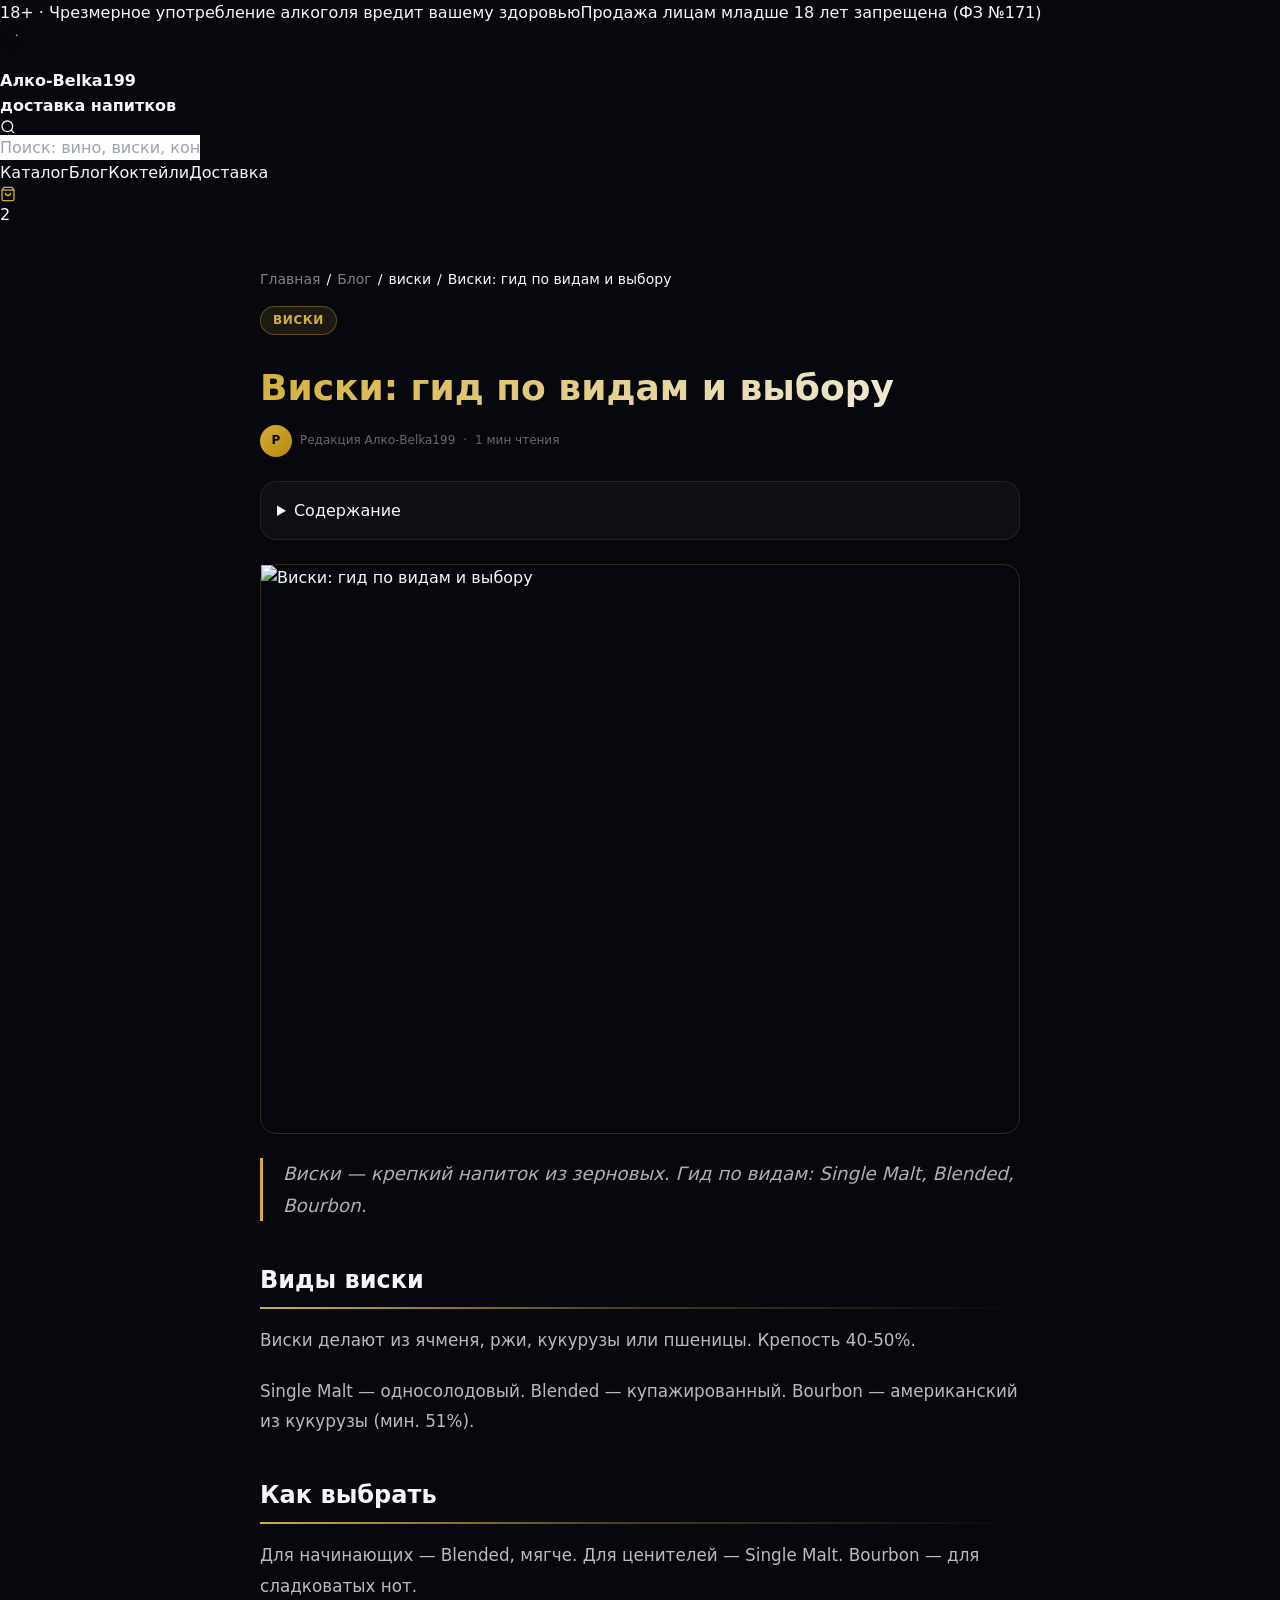
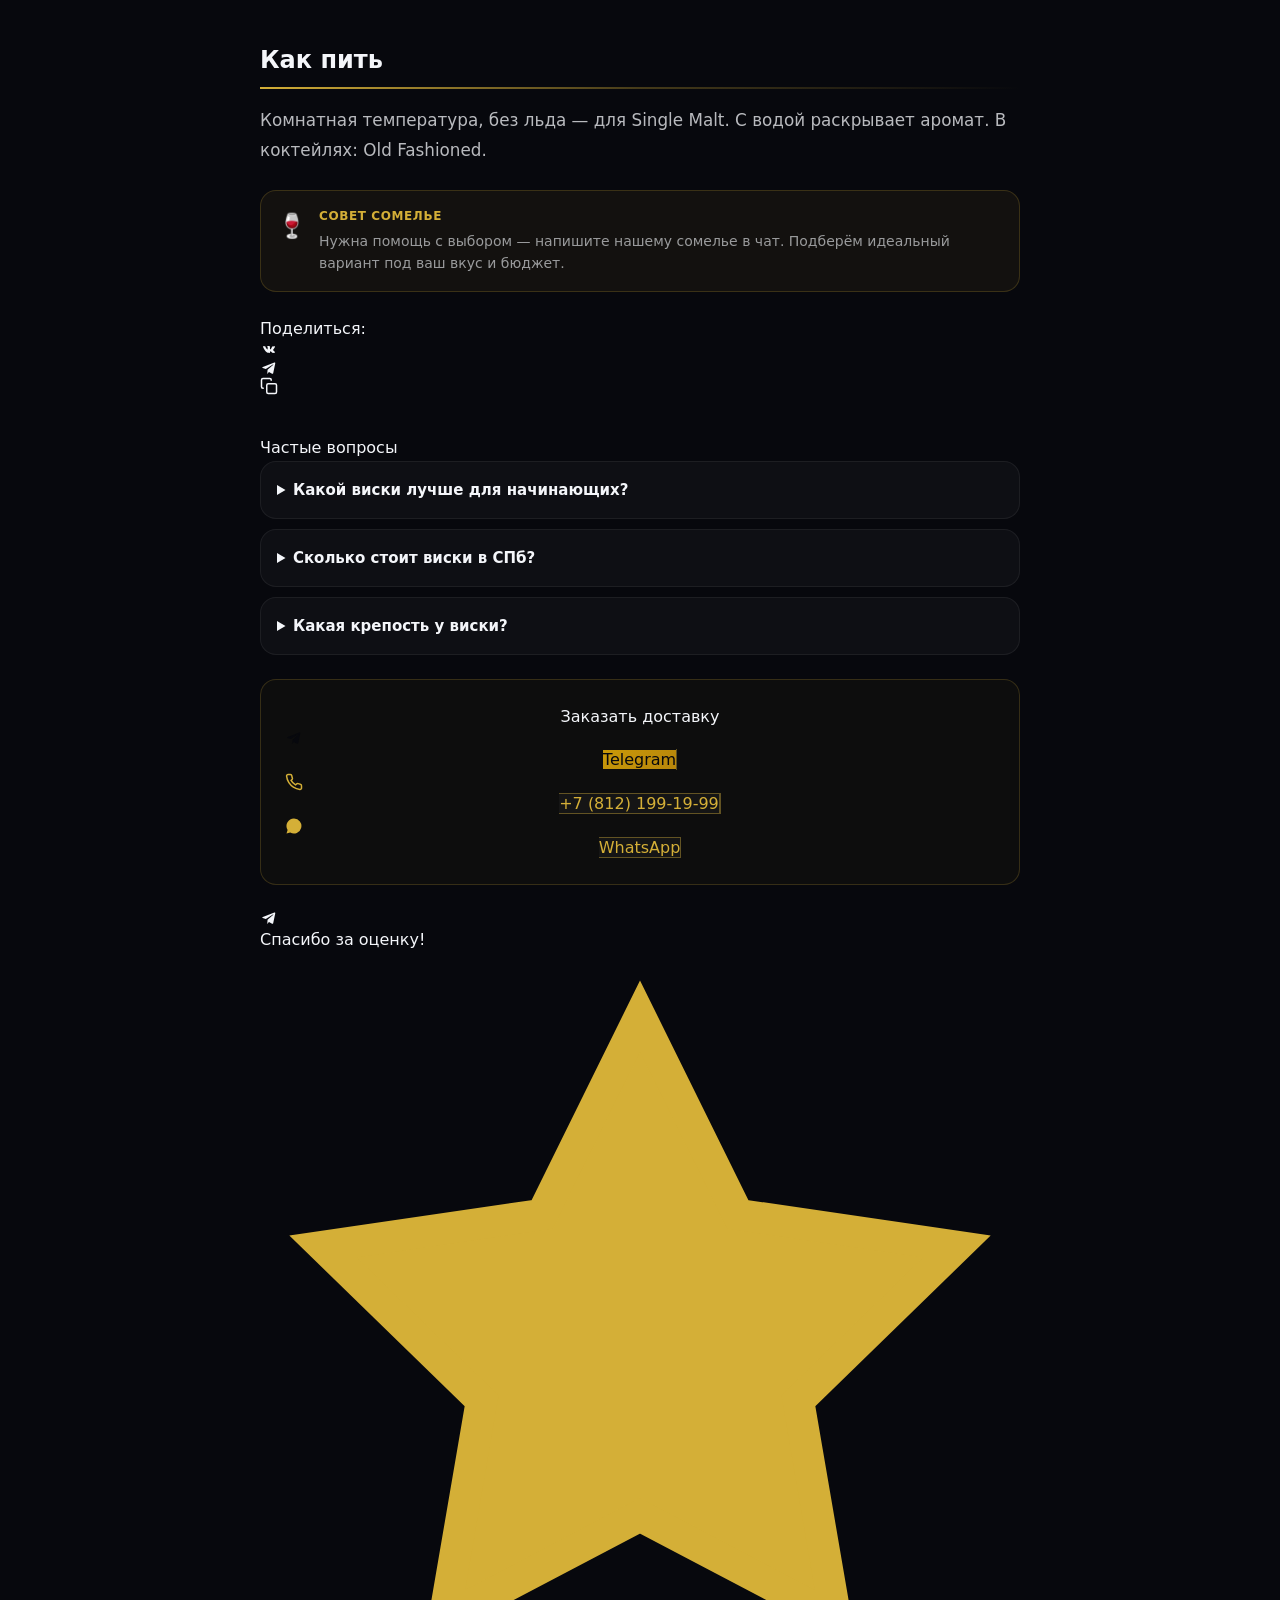
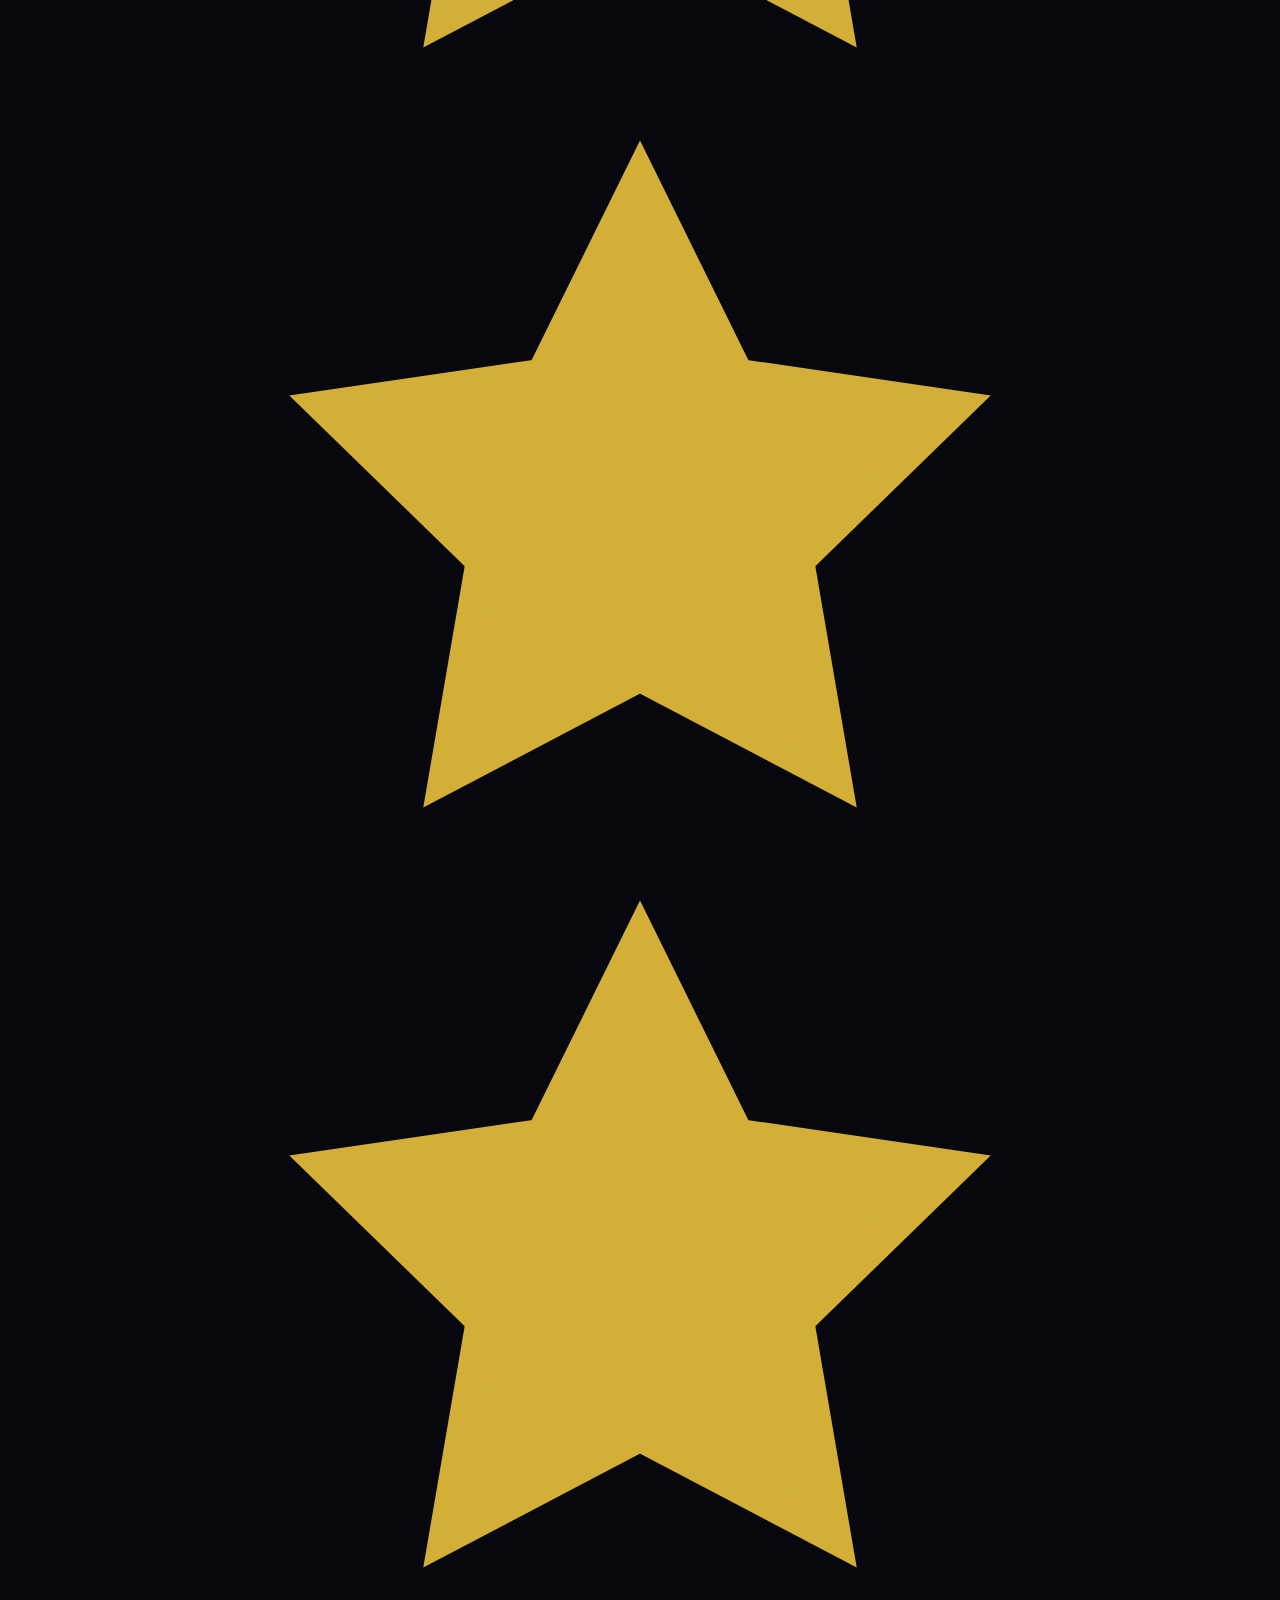
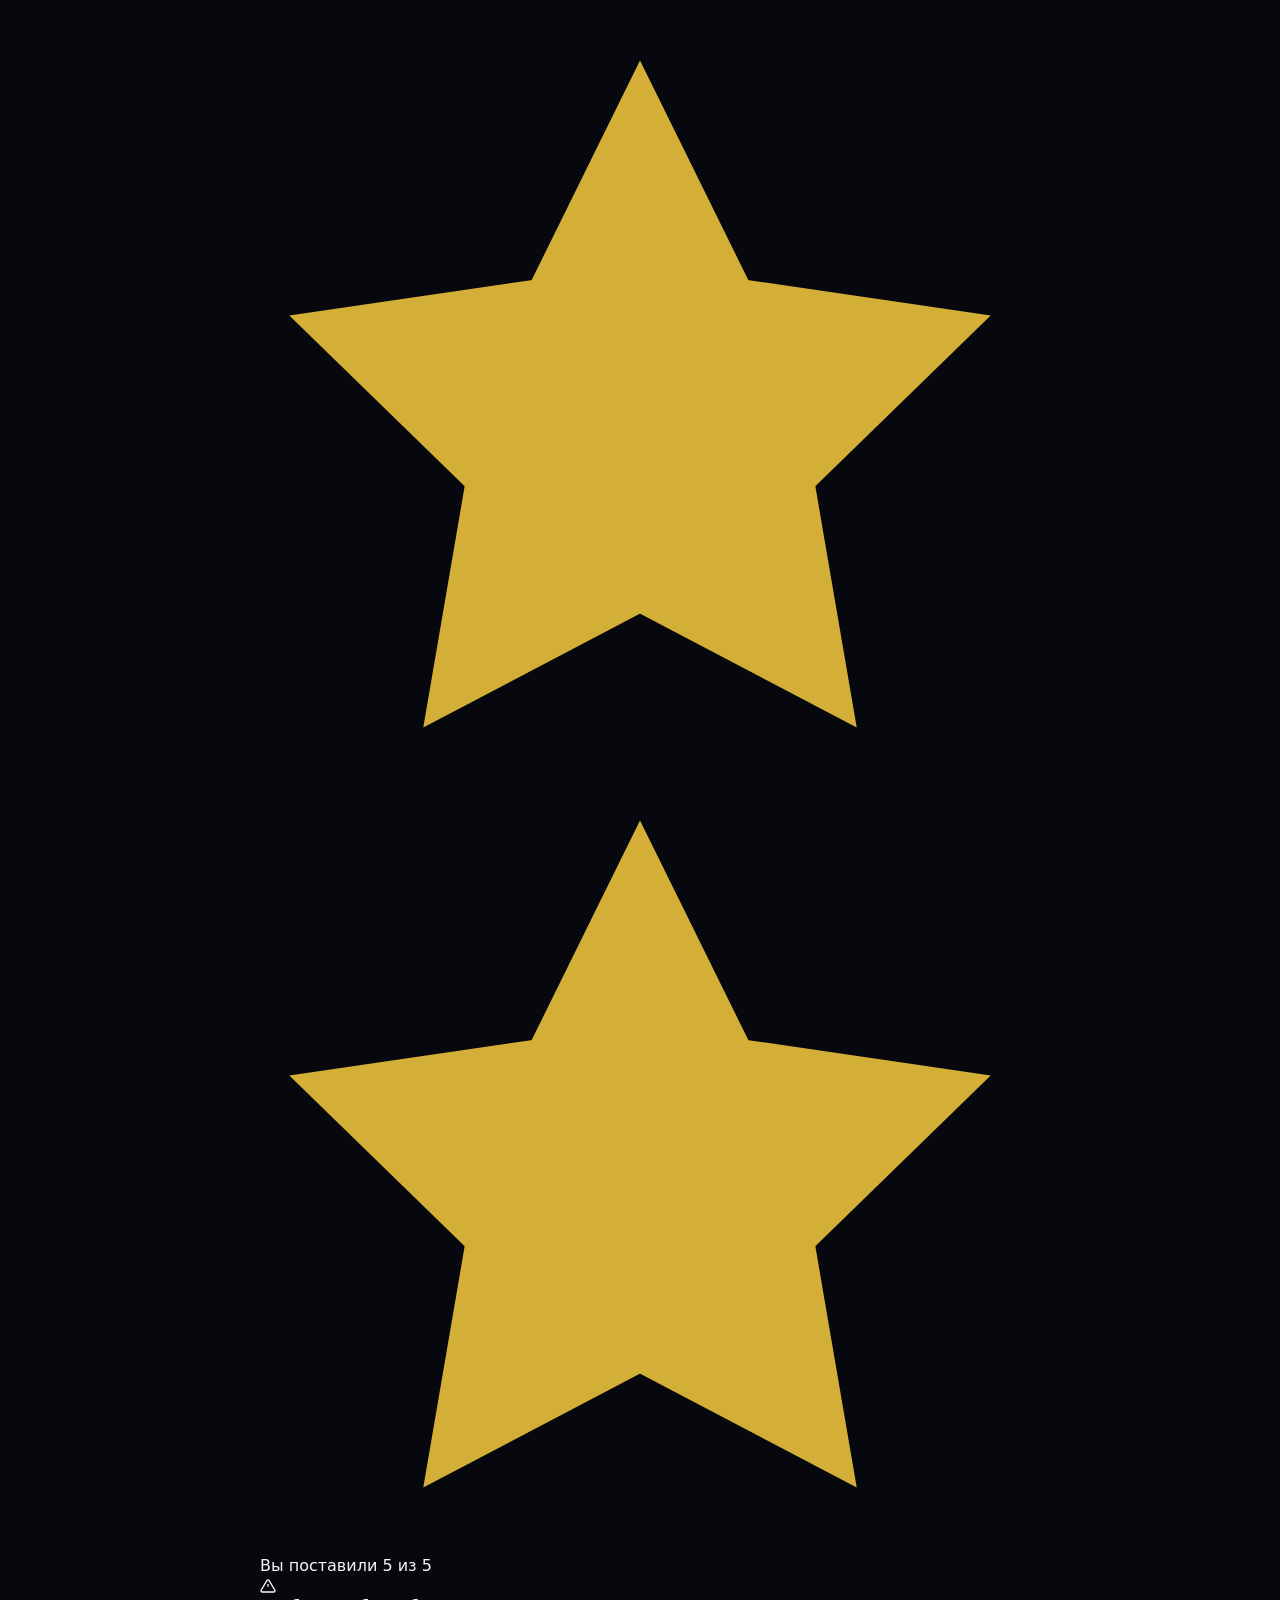
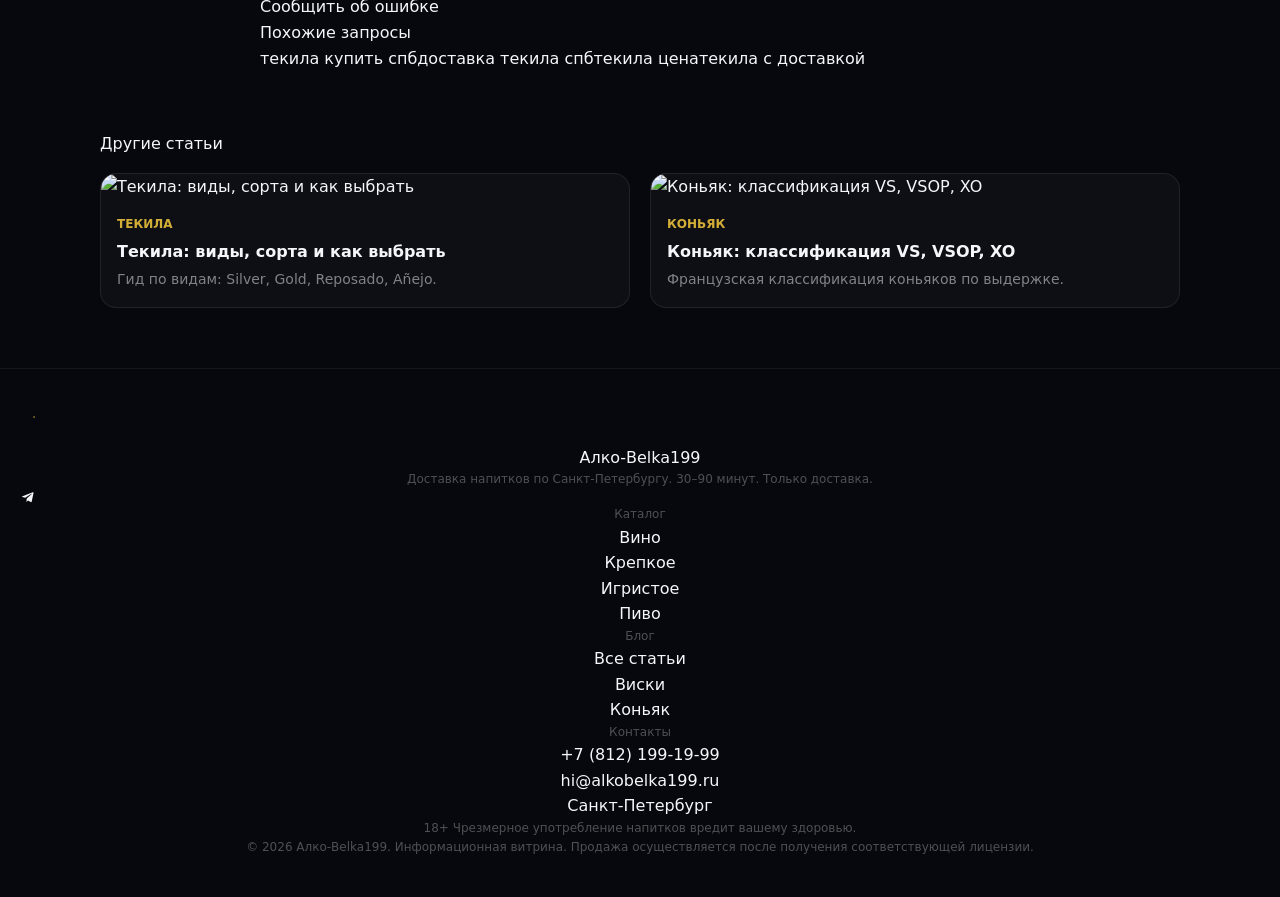
==== commit ffc9a976: "V3 exact clone: article-2.html" ====
--- a/article-2.html
+++ b/article-2.html
@@ -4,7 +4,7 @@
 <meta charset="UTF-8">
 <meta name="viewport" content="width=device-width,initial-scale=1">
 <meta name="theme-color" content="#07080D">
-<meta name="description" content="Гид по виски: односолодовый, купажированный, бурбон. Как выбрать и как пить. Доставка виски по СПб круглосуточно. 18+">
+<meta name="description" content="Гид по виски: односолодовый, купажированный, бурбон. Как выбрать и как пить. 18+">
 <meta name="robots" content="index,follow">
 <meta name="rating" content="adult">
 <meta name="dcterms.audience" content="adult">
@@ -14,12 +14,12 @@
 <meta property="og:locale" content="ru_RU">
 <meta property="og:site_name" content="Алко-Belka199">
 <meta property="og:title" content="Виски: гид по видам и выбору | 18+">
-<meta property="og:description" content="Гид по виски: односолодовый, купажированный, бурбон. Как выбрать и как пить. Доставка виски по СПб круглосуточно. 18+">
-<meta property="og:image" content="https://vlvc.ru/uploads/hero-default.png">
+<meta property="og:description" content="Гид по виски: односолодовый, купажированный, бурбон. Как выбрать и как пить. 18+">
+<meta property="og:image" content="https://media.base44.com/images/public/6a67c058aed75ccd15172d69/531b4ee62_generated_image.png">
 <meta property="og:restrictions:age" content="18+">
 <meta name="twitter:card" content="summary_large_image">
 <link rel="stylesheet" href="./assets/index-hqKVg3wp.css">
-<link rel="icon" href="data:image/svg+xml,<svg xmlns='http://www.w3.org/2000/svg' viewBox='0 0 100 100'><text y='.9em' font-size='90'>🍷</text></svg>">
+<link rel="icon" href="data:image/svg+xml,<svg xmlns='http://www.w3.org/2000/svg' viewBox='0 0 32 32'><rect width='32' height='32' rx='8' fill='%23D4AF37'/></svg>">
 <title>Виски: гид по видам и выбору | Алко-Belka199 | 18+</title>
 <script type="application/ld+json">
 {
@@ -33,12 +33,12 @@
         "name": "Редакция Алко-Belka199"
       },
       "datePublished": "2026-08-16",
-      "image": "https://vlvc.ru/uploads/hero-default.png",
+      "image": "https://media.base44.com/images/public/6a67c058aed75ccd15172d69/531b4ee62_generated_image.png",
+      "articleSection": "Виски",
       "publisher": {
         "@type": "Organization",
         "name": "Алко-Belka199"
-      },
-      "mainEntityOfPage": "https://viktorotkin.github.io/fighter-blog-district/article-2.html"
+      }
     },
     {
       "@type": "FAQPage",
@@ -48,7 +48,7 @@
           "name": "Какой виски лучше для начинающих?",
           "acceptedAnswer": {
             "@type": "Answer",
-            "text": "Blended — мягче и доступнее, идеален для знакомства."
+            "text": "Blended — мягче и доступнее."
           }
         },
         {
@@ -56,7 +56,7 @@
           "name": "Сколько стоит виски в СПб?",
           "acceptedAnswer": {
             "@type": "Answer",
-            "text": "От 1500₽ за 700мл. Доставка круглосуточно."
+            "text": "От 1500₽ за 700мл."
           }
         },
         {
@@ -81,17 +81,19 @@
         {
           "@type": "ListItem",
           "position": 2,
-          "name": "Блог"
+          "name": "Блог",
+          "item": "https://viktorotkin.github.io/fighter-blog-district/"
         },
         {
           "@type": "ListItem",
           "position": 3,
-          "name": "виски"
+          "name": "Виски"
         },
         {
           "@type": "ListItem",
           "position": 4,
-          "name": "Виски: гид по видам и выбору"
+          "name": "Виски: гид по видам и выбору",
+          "item": "https://viktorotkin.github.io/fighter-blog-district/article-2.html"
         }
       ]
     }
@@ -100,34 +102,49 @@
 </script>
 </head>
 <body>
-<div class="barrier-18">18+ · Алкогольная продукция. Чрезмерное употребление вредит здоровью. ФЗ №171</div>
-<div class="sticky-hdr"><span class="hdr-brand">🍷 Алко-Belka199</span><a class="hdr-btn" href="https://vlvc.ru/catalog" rel="nofollow">Заказать →</a></div>
+<div class="compliance-bar"><span>18+ · Чрезмерное употребление алкоголя вредит вашему здоровью</span><span>Продажа лицам младше 18 лет запрещена (ФЗ №171)</span></div>
+<header class="site-header"><div class="hdr-wrap">
+<a href="https://viktorotkin.github.io/fighter-blog-district/" class="hdr-brand"><div class="hdr-logo" style="width:42px;height:42px"><svg viewBox="0 0 32 32" width="26" height="26" fill="none"><path d="M23 5c4 2 6 7 4 11-1 3-4 4-7 3" stroke="#07080D" stroke-width="2.6" stroke-linecap="round" fill="none"/><ellipse cx="14" cy="21" rx="6.5" ry="7.5" fill="#07080D"/><circle cx="18.5" cy="12.5" r="5.2" fill="#07080D"/><path d="M16.5 8.5l2-3.2 2.2 3.2z" fill="#07080D"/><circle cx="20.5" cy="11.5" r="1.1" fill="#D4AF37"/><circle cx="10.5" cy="25" r="2.2" fill="#07080D"/></svg></div><div><div class="hdr-name">Алко-Belka199</div><div class="hdr-tagline">доставка напитков</div></div></a>
+<div class="hdr-search"><svg width="16" height="16" viewBox="0 0 24 24" fill="none" stroke="currentColor" stroke-width="2"><circle cx="11" cy="11" r="8"/><line x1="21" y1="21" x2="16.65" y2="16.65"/></svg><input placeholder="Поиск: вино, виски, коньяк, пиво..." readonly></div>
+<nav class="hdr-nav"><a href="https://vlvc.ru/catalog" rel="nofollow" target="_blank">Каталог</a><a href="https://viktorotkin.github.io/fighter-blog-district/">Блог</a><a href="https://viktorotkin.github.io/fighter-blog-cocktail/">Коктейли</a><a href="https://vlvc.ru/#districts" rel="nofollow" target="_blank">Доставка</a></nav>
+<a href="https://vlvc.ru/cart" rel="nofollow" target="_blank" class="hdr-cart"><svg width="16" height="16" viewBox="0 0 24 24" fill="none" stroke="#D4AF37" stroke-width="2"><path d="M6 2L3 6v14a2 2 0 002 2h14a2 2 0 002-2V6l-3-4z"/><line x1="3" y1="6" x2="21" y2="6"/><path d="M16 10a4 4 0 01-8 0"/></svg><span class="hdr-cart-badge">2</span></a>
+</div></header>
 <div class="art-wrap">
-<div class="crumbs"><a href="https://viktorotkin.github.io/fighter-blog-district/">Главная</a> / <span>Блог</span> / <span>виски</span> / <span class="cur">Виски: гид по видам и выбору</span></div>
-<span class="badge-gold">ВИСКИ</span>
+<nav class="crumbs"><a href="https://viktorotkin.github.io/fighter-blog-district/">Главная</a><span class="sep">/</span><a href="https://viktorotkin.github.io/fighter-blog-district/">Блог</a><span class="sep">/</span><span class="cur">виски</span><span class="sep">/</span><span class="cur">Виски: гид по видам и выбору</span></nav>
+<span class="badge-gold">Виски</span>
 <h1 class="h1-gold-gradient">Виски: гид по видам и выбору</h1>
-<div class="meta-row"><span class="meta-av">Р</span> Редакция Алко-Belka199 · 6 мин чтения</div>
-<div class="toc-box"><div class="toc-t">Содержание</div><div class="toc-i"><a href="#h2-vidy">Виды виски</a></div><div class="toc-i"><a href="#h2-vybor">Как выбрать</a></div><div class="toc-i"><a href="#h2-pit">Как пить</a></div></div>
-<img class="hero-img" src="https://vlvc.ru/uploads/hero-default.png" alt="Виски: гид по видам и выбору">
-<p class="lead-p">Виски — крепкий напиток из зерновых. Гид по видам: Single Malt, Blended, Bourbon. Как выбрать и как пить.</p>
-<div class="art-content">
-<h2 id="h2-vidy">Виды виски</h2>
-<p>Виски — крепкий напиток, который делают из ячменя, ржи, кукурузы или пшеницы. Крепость 40-50%, производится в Шотландии, Ирландии, США и Японии.</p>
-<p>Single Malt — односолодовый, из одного винокуренного завода. Blended — купажированный, смесь разных виски. Bourbon — американский виски из кукурузы (минимум 51%).</p>
-<h2 id="h2-vybor">Как выбрать</h2>
-<p>Для начинающих — Blended, мягче и доступнее. Для ценителей — Single Malt, сложный вкус. Bourbon — для любителей сладковатых нот. Возраст на этикетке — минимальный в купаже.</p>
-<h2 id="h2-pit">Как пить</h2>
-<p>Комнатная температура, без льда — для Single Malt. С водой — раскрывает аромат. Со льдом — для Bourbon. В коктейлях: Old Fashioned, Whiskey Sour.</p>
+<div class="meta-row"><span class="author-avatar">Р</span><span>Редакция Алко-Belka199</span><span>·</span><span>1 мин чтения</span></div>
+<details class="toc-box"><summary>Содержание</summary><ol><li><a href="#h2-vidy">1. Виды виски</a></li><li><a href="#h2-vybor">2. Как выбрать</a></li><li><a href="#h2-pit">3. Как пить</a></li></ol></details>
+<div class="hero-img"><img src="https://media.base44.com/images/public/6a67c058aed75ccd15172d69/531b4ee62_generated_image.png" alt="Виски: гид по видам и выбору"></div>
+<p class="lead-paragraph">Виски — крепкий напиток из зерновых. Гид по видам: Single Malt, Blended, Bourbon.</p>
+<div class="article-content"><h2 id="h2-vidy">Виды виски</h2><p>Виски делают из ячменя, ржи, кукурузы или пшеницы. Крепость 40-50%.</p><p>Single Malt — односолодовый. Blended — купажированный. Bourbon — американский из кукурузы (мин. 51%).</p><h2 id="h2-vybor">Как выбрать</h2><p>Для начинающих — Blended, мягче. Для ценителей — Single Malt. Bourbon — для сладковатых нот.</p><h2 id="h2-pit">Как пить</h2><p>Комнатная температура, без льда — для Single Malt. С водой раскрывает аромат. В коктейлях: Old Fashioned.</p></div>
+<div class="sm-callout"><div class="sm-icon">🍷</div><div><p class="sm-title">Совет сомелье</p><p class="sm-text">Нужна помощь с выбором — напишите нашему сомелье в чат. Подберём идеальный вариант под ваш вкус и бюджет.</p></div></div>
+<div class="share-row"><span class="share-label">Поделиться:</span>
+<a class="share-btn" href="https://vk.com/share.php?url=https%3A%2F%2Fviktorotkin.github.io%2Ffighter-blog-district%2Farticle-2.html&title=%D0%92%D0%B8%D1%81%D0%BA%D0%B8%3A%20%D0%B3%D0%B8%D0%B4%20%D0%BF%D0%BE%20%D0%B2%D0%B8%D0%B4%D0%B0%D0%BC%20%D0%B8%20%D0%B2%D1%8B%D0%B1%D0%BE%D1%80%D1%83" target="_blank" rel="noopener noreferrer nofollow"><svg width="18" height="18" viewBox="0 0 24 24" fill="currentColor"><path d="M12.785 16.241s.288.032.443-.176c.137-.184.132-.532.132-.532s-.02-1.618.576-1.855c.587-.234 1.34 1.244 2.14 1.795.604.492 1.062.384 1.062.384l2.137-.03s1.117-.077.587-.946c-.044-.073-.31-.65-1.588-1.836-1.34-1.244-1.16-1.042.452-3.196.983-1.31 1.376-2.11 1.253-2.453-.117-.328-.84-.241-.84-.241l-2.406.015s-.178-.024-.31.055c-.13.077-.214.262-.214.262s-.386 1.03-.902 1.906c-1.087 1.846-1.523 1.943-1.7 1.827-.414-.268-.31-1.073-.31-1.646 0-1.79.27-2.536-.525-2.729-.264-.064-.459-.106-1.13-.113-.866-.009-1.598.003-2.013.206-.276.135-.489.436-.36.453.16.021.524.098.717.36.249.338.24 1.1.24 1.1s.143 2.093-.335 2.353c-.328.179-.78-.187-1.735-1.865-.497-.872-.873-1.837-.873-1.837s-.072-.176-.201-.27c-.156-.115-.376-.151-.376-.151l-2.286.015s-.343.01-.47.159c-.112.132-.009.406-.009.406s1.79 4.185 3.818 6.297c1.859 1.934 3.969 1.806 3.969 1.806h.949z"/></svg></a>
+<a class="share-btn" href="https://t.me/share/url?url=https%3A%2F%2Fviktorotkin.github.io%2Ffighter-blog-district%2Farticle-2.html&text=%D0%92%D0%B8%D1%81%D0%BA%D0%B8%3A%20%D0%B3%D0%B8%D0%B4%20%D0%BF%D0%BE%20%D0%B2%D0%B8%D0%B4%D0%B0%D0%BC%20%D0%B8%20%D0%B2%D1%8B%D0%B1%D0%BE%D1%80%D1%83" target="_blank" rel="noopener noreferrer nofollow"><svg width="18" height="18" viewBox="0 0 24 24" fill="currentColor"><path d="M9.78 18.65l.28-4.23 7.68-6.92c.34-.31-.07-.46-.52-.19L7.74 13.3 3.64 12c-.88-.25-.89-.86.2-1.3l15.31-5.9c.73-.33 1.43.18 1.15 1.3l-2.72 12.81c-.19.91-.75 1.12-1.52.71L12 17.33l-1.99 1.93c-.23.23-.42.42-.86.42z"/></svg></a>
+<span class="share-btn"><svg width="18" height="18" viewBox="0 0 24 24" fill="none" stroke="currentColor" stroke-width="2"><rect x="9" y="9" width="13" height="13" rx="2" ry="2"/><path d="M5 15H4a2 2 0 01-2-2V4a2 2 0 012-2h9a2 2 0 012 2v1"/></svg></span>
 </div>
-<div class="sm-callout"><span class="sm-icon">🍷</span><div><div class="sm-title">Совет сомелье</div><div class="sm-text">Нужна помощь с выбором — напишите нашему сомелье в чат. Подберём идеальный вариант под ваш вкус и бюджет.</div></div></div>
-<h2 class="h2-sec">Рекомендуем</h2>
-<div class="prod-grid"><div class="prod-card"><img class="prod-img" src="https://vlvc.ru/uploads/item_jagermeister.png" alt="Jagermeister (ликрук)" loading="lazy"><div class="prod-info"><div class="prod-name">Jagermeister (ликрук)</div><div class="prod-meta">500мл · 35% · Jagermeister</div><div class="prod-price">1900₽</div><a class="prod-btn" href="https://vlvc.ru/catalog" rel="nofollow">Заказать</a></div></div><div class="prod-card"><img class="prod-img" src="https://vlvc.ru/uploads/item_0cd0915e.png" alt="Текила Sauza Silver" loading="lazy"><div class="prod-info"><div class="prod-name">Текила Sauza Silver</div><div class="prod-meta">750мл · 40% · Sauza</div><div class="prod-price">2350₽</div><a class="prod-btn" href="https://vlvc.ru/catalog" rel="nofollow">Заказать</a></div></div></div>
-<h2 class="h2-sec">Частые вопросы</h2>
-<details class="faq-item"><summary>Какой виски лучше для начинающих?</summary><p>Blended — мягче и доступнее, идеален для знакомства.</p></details><details class="faq-item"><summary>Сколько стоит виски в СПб?</summary><p>От 1500₽ за 700мл. Доставка круглосуточно.</p></details><details class="faq-item"><summary>Какая крепость у виски?</summary><p>40-50%.</p></details>
-<div class="cta-block"><div class="cta-t">Заказать доставку</div><a class="cta-tg" href="https://t.me/alkobelka199_bot" rel="nofollow" target="_blank">Telegram</a><a class="cta-ph" href="tel:+78121991999">Позвонить</a></div>
-<div class="rel-s"><div class="rel-t">Похожие запросы</div><div class="rel-tags"><a class="rel-tag" href="https://vlvc.ru/catalog" rel="nofollow">виски купить спб</a><a class="rel-tag" href="https://vlvc.ru/" rel="nofollow">доставка виски спб</a><a class="rel-tag" href="https://vlvc.ru/catalog" rel="nofollow">виски цена</a><a class="rel-tag" href="https://vlvc.ru/" rel="nofollow">односолодовый виски</a></div></div>
+<h2 class="h2-plain" style="margin-top:2.5rem">Частые вопросы</h2><div class="faq-list"><details class="faq-item"><summary>Какой виски лучше для начинающих?</summary><p>Blended — мягче и доступнее.</p></details><details class="faq-item"><summary>Сколько стоит виски в СПб?</summary><p>От 1500₽ за 700мл.</p></details><details class="faq-item"><summary>Какая крепость у виски?</summary><p>40-50%.</p></details></div>
+<div class="cta-block"><p class="cta-title">Заказать доставку</p><div class="cta-row">
+<a class="cta-primary" href="https://t.me/alkobelka199" target="_blank" rel="noopener noreferrer nofollow"><svg width="18" height="18" viewBox="0 0 24 24" fill="currentColor"><path d="M9.78 18.65l.28-4.23 7.68-6.92c.34-.31-.07-.46-.52-.19L7.74 13.3 3.64 12c-.88-.25-.89-.86.2-1.3l15.31-5.9c.73-.33 1.43.18 1.15 1.3l-2.72 12.81c-.19.91-.75 1.12-1.52.71L12 17.33l-1.99 1.93c-.23.23-.42.42-.86.42z"/></svg>Telegram</a>
+<a class="cta-secondary" href="tel:+78121991999"><svg width="18" height="18" viewBox="0 0 24 24" fill="none" stroke="currentColor" stroke-width="2"><path d="M22 16.92v3a2 2 0 01-2.18 2 19.79 19.79 0 01-8.63-3.07 19.5 19.5 0 01-6-6 19.79 19.79 0 01-3.07-8.67A2 2 0 014.11 2h3a2 2 0 012 1.72c.127.96.361 1.903.7 2.81a2 2 0 01-.45 2.11L8.09 9.91a16 16 0 006 6l1.27-1.27a2 2 0 012.11-.45c.907.339 1.85.573 2.81.7A2 2 0 0122 16.92z"/></svg>+7 (812) 199-19-99</a>
+<a class="cta-secondary" href="https://wa.me/78121991990" target="_blank" rel="noopener noreferrer nofollow"><svg width="18" height="18" viewBox="0 0 24 24" fill="currentColor"><path d="M17.47 14.38c-.3-.15-1.73-.86-2-.95-.27-.1-.46-.15-.65.15-.2.3-.75.95-.92 1.14-.17.2-.34.22-.63.07-.3-.15-1.24-.46-2.36-1.46-.87-.78-1.46-1.74-1.63-2.04-.17-.3-.02-.46.13-.6.13-.13.3-.34.45-.5.15-.18.2-.3.3-.5.1-.2.05-.37-.02-.52-.08-.15-.65-1.58-.9-2.16-.23-.55-.47-.48-.65-.48h-.55c-.2 0-.5.07-.77.37-.27.3-1 1-1 2.42 0 1.43 1.03 2.8 1.18 3 .15.2 2.03 3.1 4.92 4.35.69.3 1.22.47 1.64.6.69.22 1.31.19 1.8.12.55-.08 1.73-.71 1.98-1.4.24-.68.24-1.27.17-1.4-.07-.13-.27-.2-.57-.35zM12 2a10 10 0 00-8.54 15.18L2 22l4.97-1.3A10 10 0 1012 2z"/></svg>WhatsApp</a>
+</div></div>
+<a class="cta-sticky-mobile" href="https://t.me/alkobelka199" target="_blank" rel="noopener noreferrer nofollow"><svg width="18" height="18" viewBox="0 0 24 24" fill="currentColor"><path d="M9.78 18.65l.28-4.23 7.68-6.92c.34-.31-.07-.46-.52-.19L7.74 13.3 3.64 12c-.88-.25-.89-.86.2-1.3l15.31-5.9c.73-.33 1.43.18 1.15 1.3l-2.72 12.81c-.19.91-.75 1.12-1.52.71L12 17.33l-1.99 1.93c-.23.23-.42.42-.86.42z"/></svg></a>
+<div class="rating-box"><p class="title">Спасибо за оценку!</p><div class="rating-stars"><span class="star"><svg viewBox="0 0 24 24" fill="#D4AF37" stroke="#D4AF37" stroke-width="1"><polygon points="12 2 15.09 8.26 22 9.27 17 14.14 18.18 21.02 12 17.77 5.82 21.02 7 14.14 2 9.27 8.91 8.26"/></svg></span><span class="star"><svg viewBox="0 0 24 24" fill="#D4AF37" stroke="#D4AF37" stroke-width="1"><polygon points="12 2 15.09 8.26 22 9.27 17 14.14 18.18 21.02 12 17.77 5.82 21.02 7 14.14 2 9.27 8.91 8.26"/></svg></span><span class="star"><svg viewBox="0 0 24 24" fill="#D4AF37" stroke="#D4AF37" stroke-width="1"><polygon points="12 2 15.09 8.26 22 9.27 17 14.14 18.18 21.02 12 17.77 5.82 21.02 7 14.14 2 9.27 8.91 8.26"/></svg></span><span class="star"><svg viewBox="0 0 24 24" fill="#D4AF37" stroke="#D4AF37" stroke-width="1"><polygon points="12 2 15.09 8.26 22 9.27 17 14.14 18.18 21.02 12 17.77 5.82 21.02 7 14.14 2 9.27 8.91 8.26"/></svg></span><span class="star"><svg viewBox="0 0 24 24" fill="#D4AF37" stroke="#D4AF37" stroke-width="1"><polygon points="12 2 15.09 8.26 22 9.27 17 14.14 18.18 21.02 12 17.77 5.82 21.02 7 14.14 2 9.27 8.91 8.26"/></svg></span></div><p class="sub">Вы поставили 5 из 5</p></div>
+<a class="report-err" href="mailto:hi@alkobelka199.ru?subject=Ошибка%20в%20статье"><svg width="16" height="16" viewBox="0 0 24 24" fill="none" stroke="currentColor" stroke-width="2"><path d="M10.29 3.86L1.82 18a2 2 0 001.71 3h16.94a2 2 0 001.71-3L13.71 3.86a2 2 0 00-3.42 0z"/><line x1="12" y1="9" x2="12" y2="13"/><line x1="12" y1="17" x2="12.01" y2="17"/></svg>Сообщить об ошибке</a>
+<div class="related-s"><h3 class="related-t">Похожие запросы</h3><div class="related-tags"><a class="related-tag" href="https://vlvc.ru/catalog">текила купить спб</a><a class="related-tag" href="https://vlvc.ru/">доставка текила спб</a><a class="related-tag" href="https://vlvc.ru/catalog">текила цена</a><a class="related-tag" href="https://vlvc.ru/">текила с доставкой</a></div></div>
 </div>
-<div class="cards-sec"><h2 class="h2-sec">Другие статьи</h2><div class="cards-grid"><a class="art-card" href="index.html"><img class="art-card-img" src="https://media.base44.com/images/public/6a67c058aed75ccd15172d69/4e3a76088_generated_image.png" alt="Текила: виды, сорта и как выбрать" loading="lazy"><div class="art-card-body"><div class="art-card-cat">ТЕКИЛА</div><div class="art-card-title">Текила: виды, сорта и как выбрать</div><div class="art-card-excerpt">Гид по видам: Silver, Gold, Reposado, Añejo. Как выбрать и как пить.</div><div class="art-card-meta">Редакция · 7 мин</div></div></a><a class="art-card" href="article-3.html"><img class="art-card-img" src="https://vlvc.ru/uploads/hero-default.png" alt="Коньяк: классификация VS, VSOP, XO" loading="lazy"><div class="art-card-body"><div class="art-card-cat">КОНЬЯК</div><div class="art-card-title">Коньяк: классификация VS, VSOP, XO</div><div class="art-card-excerpt">Французская классификация коньяков по выдержке.</div><div class="art-card-meta">Редакция · 5 мин</div></div></a></div></div>
-<div class="site-footer"><p>© 2026 Алко-Belka199. 18+ Алкогольная продукция. Чрезмерное употребление вредит здоровью.</p></div>
+<div class="cards-sec"><h2 class="h2-plain">Другие статьи</h2><div class="cards-grid"><a class="art-card" href="index.html"><img src="https://media.base44.com/images/public/6a67c058aed75ccd15172d69/4e3a76088_generated_image.png" alt="Текила: виды, сорта и как выбрать" loading="lazy"><div class="art-card-body"><div class="art-card-cat">Текила</div><div class="art-card-title">Текила: виды, сорта и как выбрать</div><div class="art-card-excerpt">Гид по видам: Silver, Gold, Reposado, Añejo.</div></div></a><a class="art-card" href="article-3.html"><img src="https://media.base44.com/images/public/6a67c058aed75ccd15172d69/bd18eb2d1_generated_image.png" alt="Коньяк: классификация VS, VSOP, XO" loading="lazy"><div class="art-card-body"><div class="art-card-cat">Коньяк</div><div class="art-card-title">Коньяк: классификация VS, VSOP, XO</div><div class="art-card-excerpt">Французская классификация коньяков по выдержке.</div></div></a></div></div>
+<footer class="site-footer"><div class="foot-grid">
+<div><div class="foot-brand"><div class="hdr-logo" style="width:36px;height:36px"><svg viewBox="0 0 32 32" width="22" height="22" fill="none"><path d="M23 5c4 2 6 7 4 11-1 3-4 4-7 3" stroke="#07080D" stroke-width="2.6" stroke-linecap="round" fill="none"/><ellipse cx="14" cy="21" rx="6.5" ry="7.5" fill="#07080D"/><circle cx="18.5" cy="12.5" r="5.2" fill="#07080D"/><path d="M16.5 8.5l2-3.2 2.2 3.2z" fill="#07080D"/><circle cx="20.5" cy="11.5" r="1.1" fill="#D4AF37"/><circle cx="10.5" cy="25" r="2.2" fill="#07080D"/></svg></div><div class="foot-name">Алко-Belka199</div></div>
+<p class="foot-desc">Доставка напитков по Санкт-Петербургу. 30–90 минут. Только доставка.</p>
+<div class="foot-social"><a href="https://t.me/alkobelka199" rel="nofollow" target="_blank"><svg width="16" height="16" viewBox="0 0 24 24" fill="currentColor"><path d="M9.78 18.65l.28-4.23 7.68-6.92c.34-.31-.07-.46-.52-.19L7.74 13.3 3.64 12c-.88-.25-.89-.86.2-1.3l15.31-5.9c.73-.33 1.43.18 1.15 1.3l-2.72 12.81c-.19.91-.75 1.12-1.52.71L12 17.33l-1.99 1.93c-.23.23-.42.42-.86.42z"/></svg></a></div></div>
+<div><p class="foot-h">Каталог</p><ul class="foot-links"><li><a href="https://vlvc.ru/catalog?category=Вино" rel="nofollow" target="_blank">Вино</a></li><li><a href="https://vlvc.ru/catalog?category=Крепкое" rel="nofollow" target="_blank">Крепкое</a></li><li><a href="https://vlvc.ru/catalog?category=Игристое" rel="nofollow" target="_blank">Игристое</a></li><li><a href="https://vlvc.ru/catalog?category=Пиво" rel="nofollow" target="_blank">Пиво</a></li></ul></div>
+<div><p class="foot-h">Блог</p><ul class="foot-links"><li><a href="https://viktorotkin.github.io/fighter-blog-district/">Все статьи</a></li><li><a href="https://viktorotkin.github.io/fighter-blog-district/article-2.html">Виски</a></li><li><a href="https://viktorotkin.github.io/fighter-blog-district/article-3.html">Коньяк</a></li></ul></div>
+<div><p class="foot-h">Контакты</p><ul class="foot-links"><li><a href="tel:+78121991999">+7 (812) 199-19-99</a></li><li><a href="mailto:hi@alkobelka199.ru">hi@alkobelka199.ru</a></li><li>Санкт-Петербург</li></ul></div>
+</div>
+<div class="foot-bottom"><p>18+ Чрезмерное употребление напитков вредит вашему здоровью.</p><p>© 2026 Алко-Belka199. Информационная витрина. Продажа осуществляется после получения соответствующей лицензии.</p></div>
+</footer>
 </body>
 </html>
--- a/assets/index-hqKVg3wp.css
+++ b/assets/index-hqKVg3wp.css
@@ -14,7 +14,7 @@
 .crumbs a{color:rgba(244,246,250,0.5)}
 .crumbs .cur{color:#F4F6FA}
 .badge-gold{display:inline-block;background:rgba(212,175,55,0.1);border:1px solid rgba(212,175,55,0.35);color:#D4AF37;font-size:12px;font-weight:700;text-transform:uppercase;letter-spacing:0.05em;padding:4px 12px;border-radius:999px;margin:16px 0}
-.h1-gold{font-size:clamp(1.5rem,4vw,2.25rem);font-weight:900;background:linear-gradient(135deg,#D4AF37,#F4F6FA);-webkit-background-clip:text;-webkit-text-fill-color:transparent;background-clip:text;margin:8px 0}
+.h1-gold-gradient{font-size:clamp(1.5rem,4vw,2.25rem);font-weight:900;background:linear-gradient(135deg,#D4AF37,#F4F6FA);-webkit-background-clip:text;-webkit-text-fill-color:transparent;background-clip:text;margin:8px 0}
 .meta-row{display:flex;align-items:center;gap:8px;font-size:12px;color:rgba(244,246,250,0.4);margin-bottom:24px}
 .meta-av{width:28px;height:28px;border-radius:50%;background:rgba(212,175,55,0.15);display:flex;align-items:center;justify-content:center;font-weight:600;color:#D4AF37;font-size:12px}
 .toc-box{border:1px solid rgba(255,255,255,0.08);border-radius:16px;padding:16px;background:rgba(255,255,255,0.03);margin-bottom:24px}
